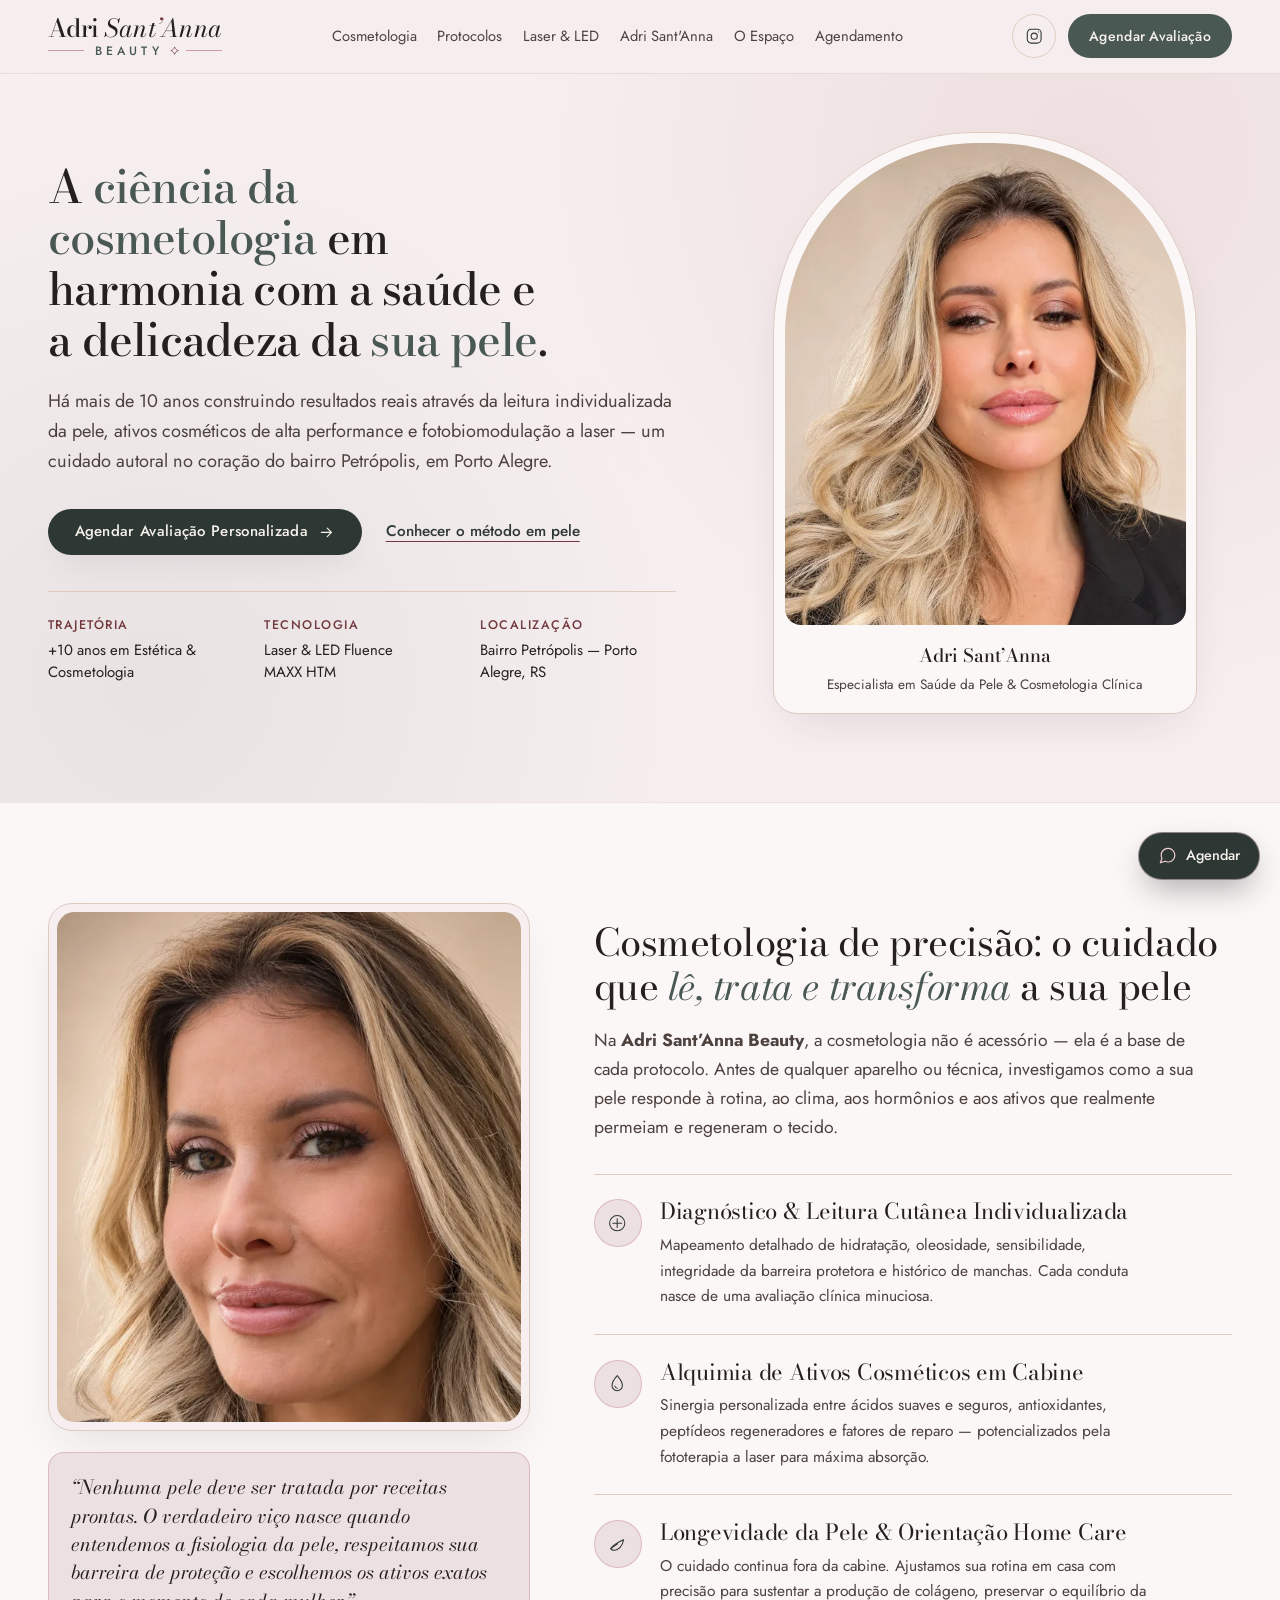
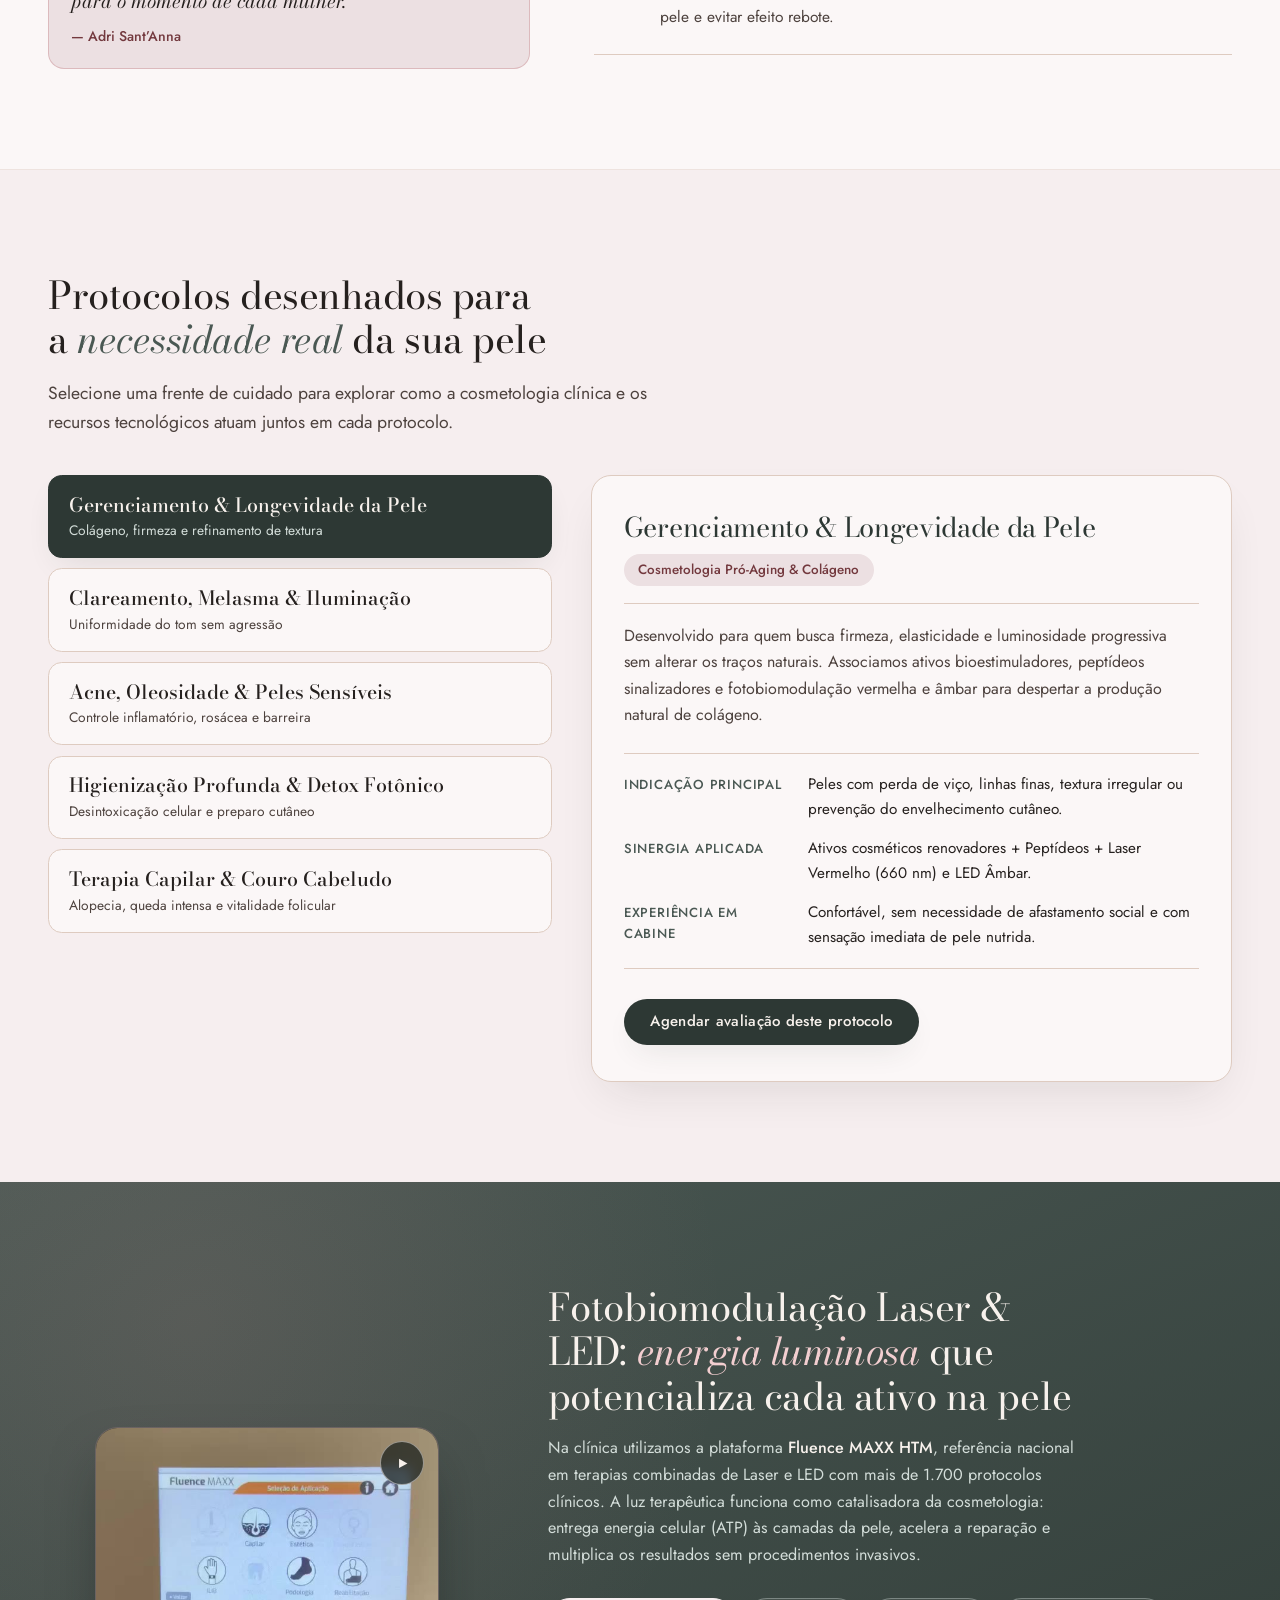
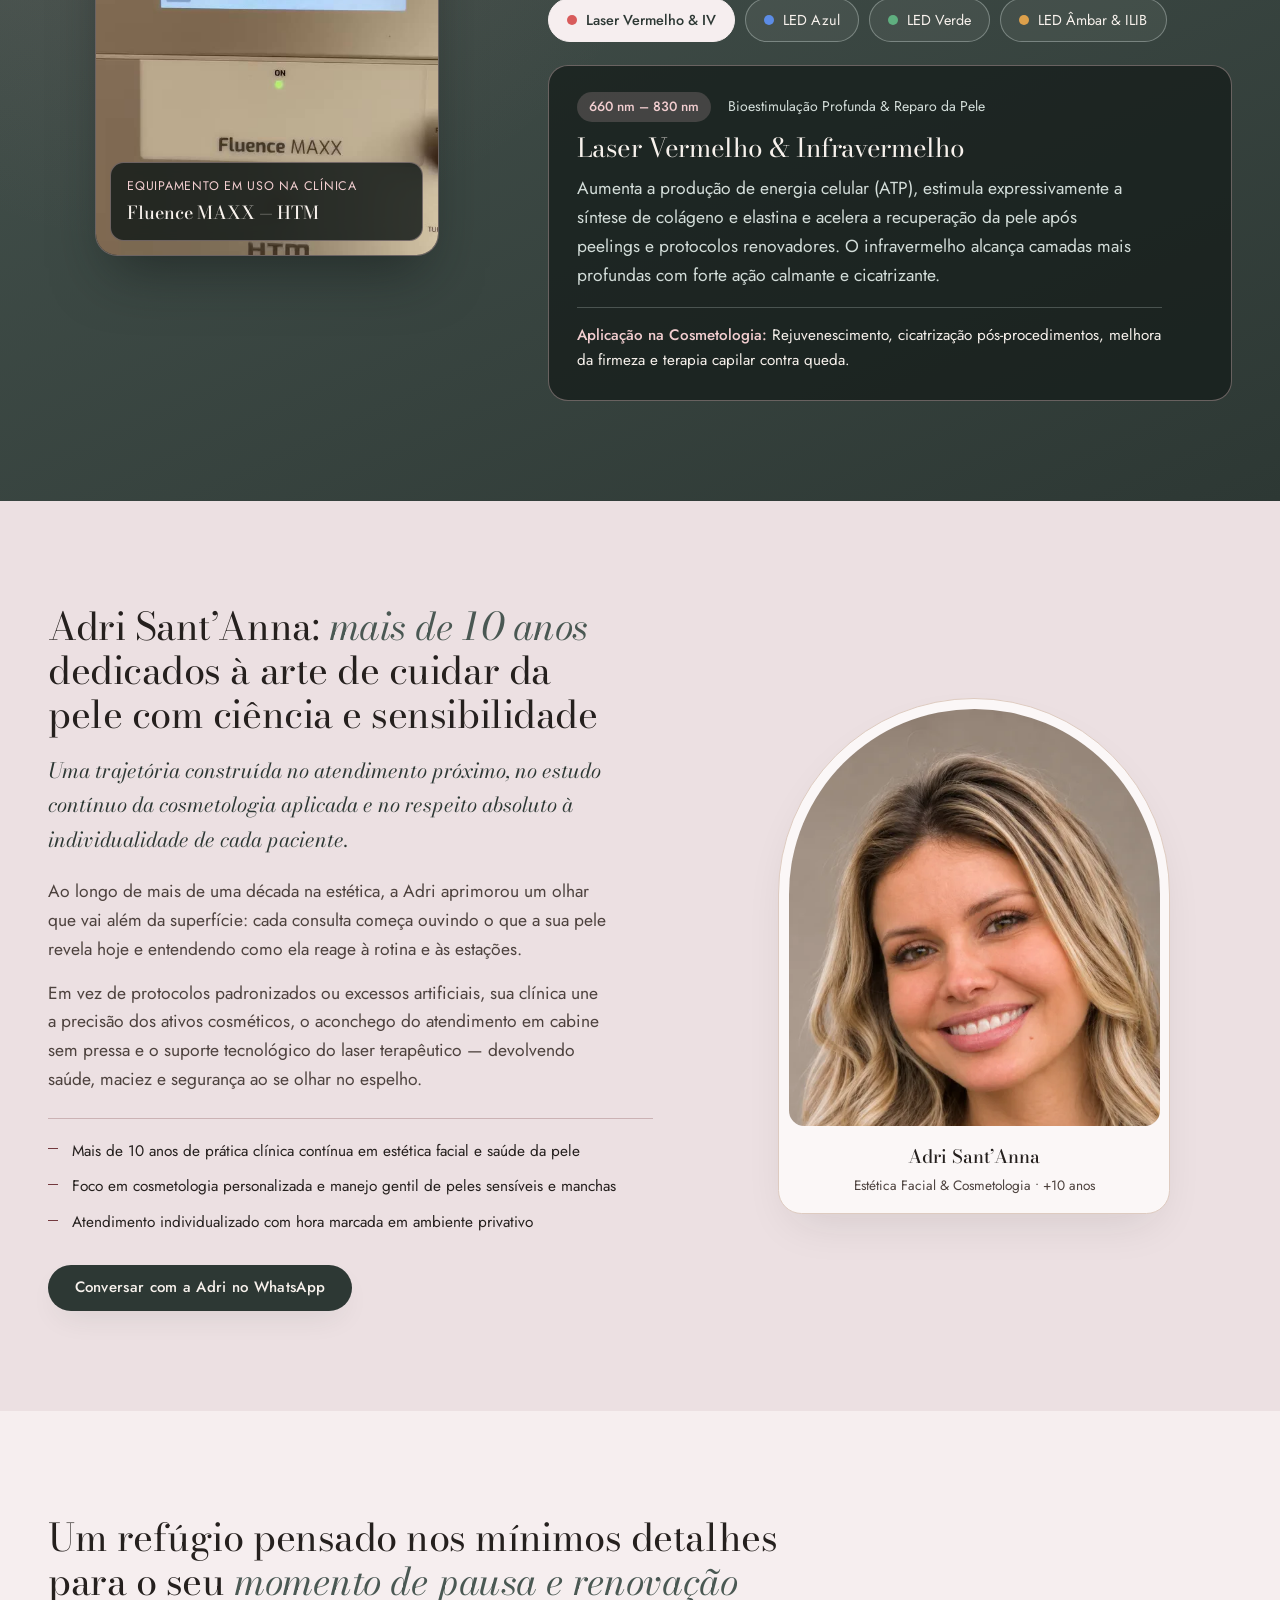
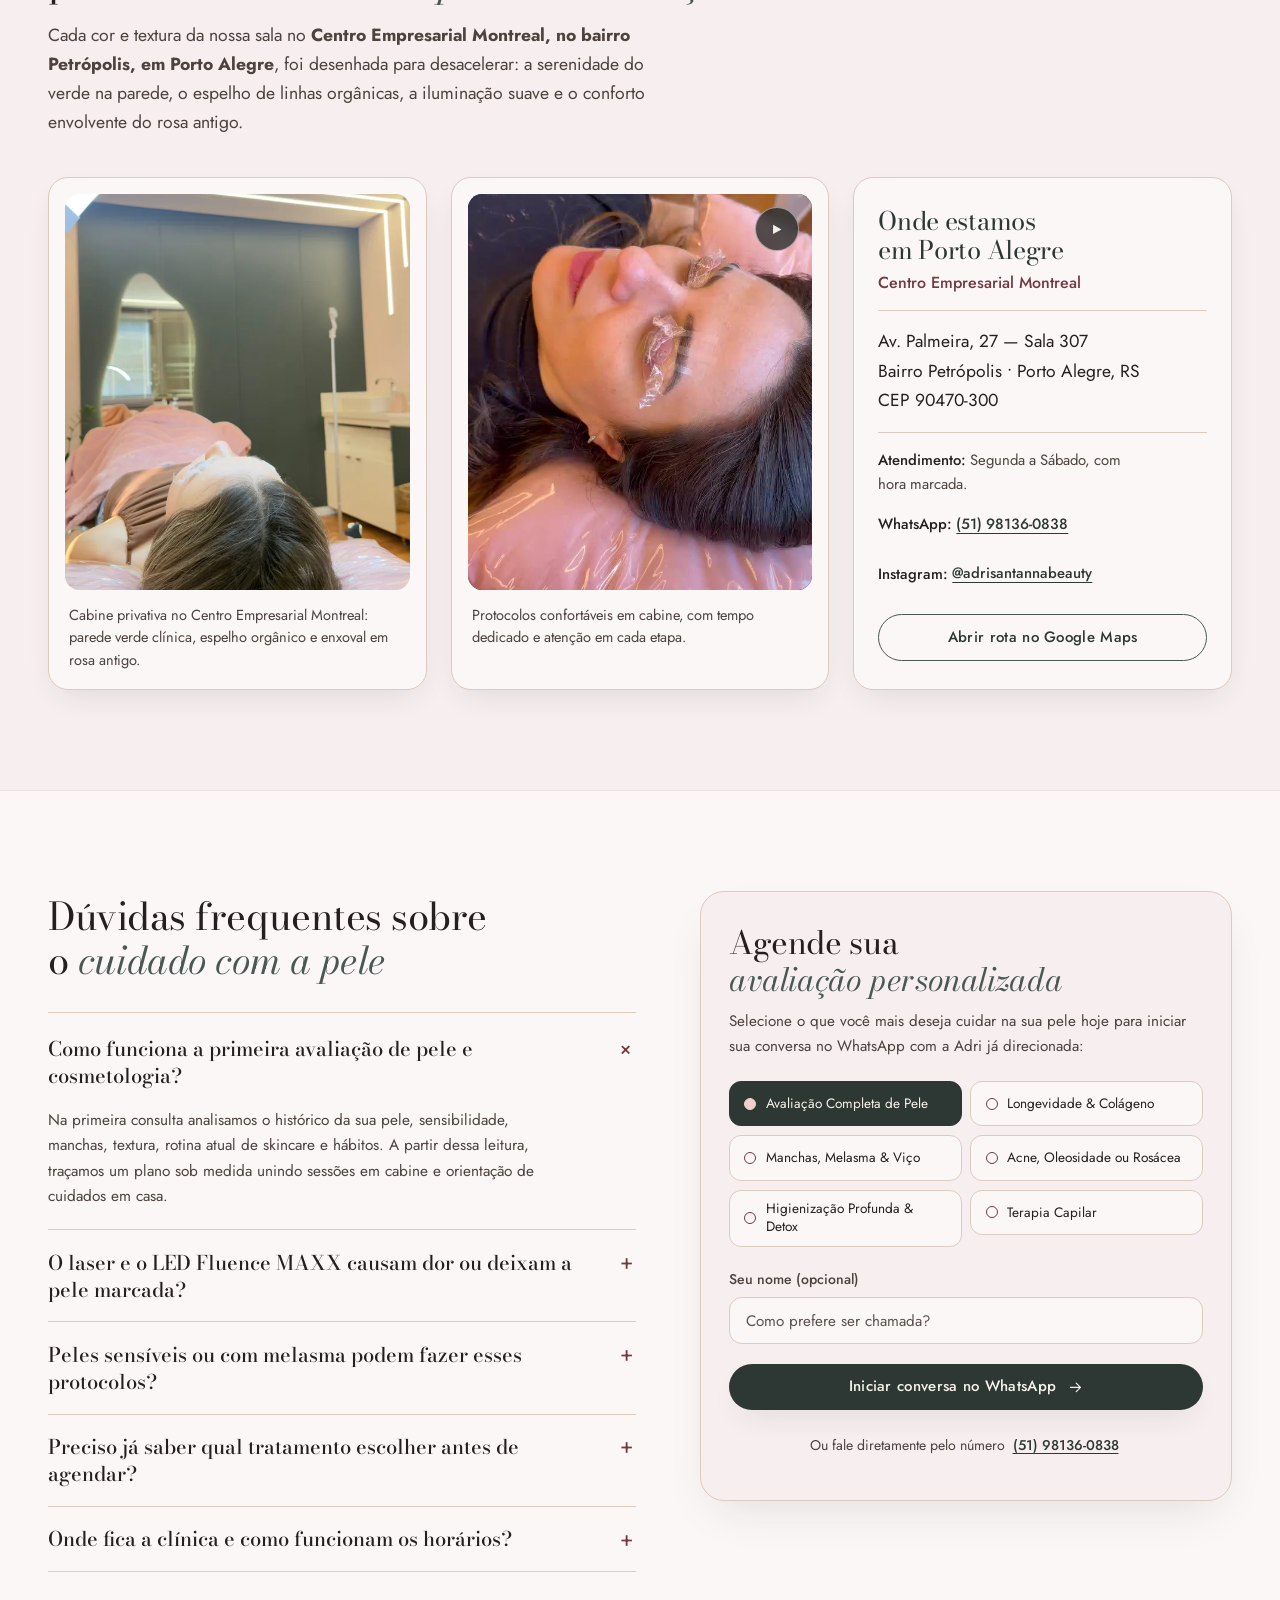
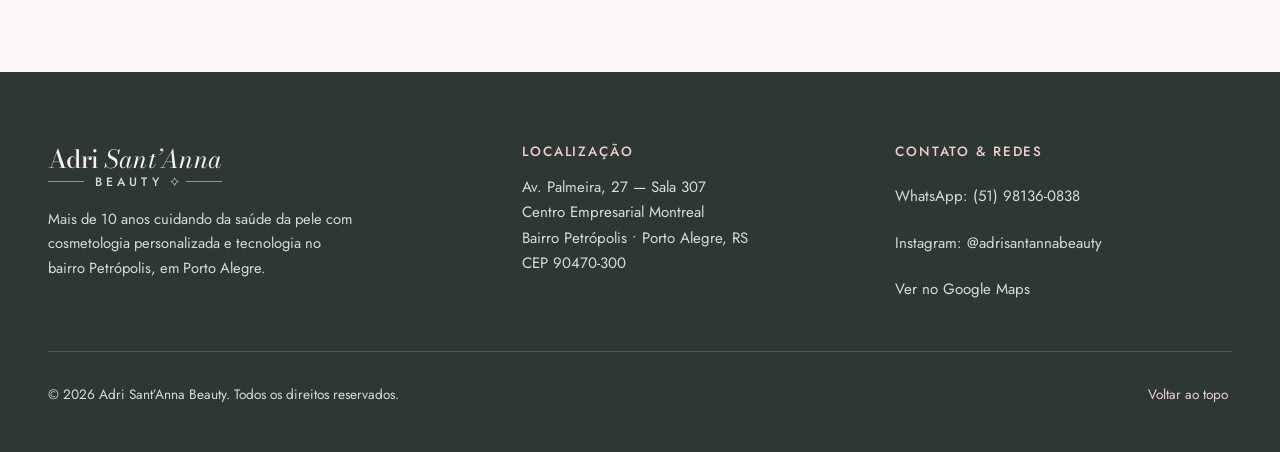
==== index.html @ 323fb1f0 "feat: landing page Adri Sant'Anna Beauty" ====
<!DOCTYPE html>
<html lang="pt-BR">
<head>
  <meta charset="UTF-8">
  <meta name="viewport" content="width=device-width, initial-scale=1.0">
  <title>Adri Sant'Anna Beauty — Saúde da Pele, Cosmetologia &amp; Laser em Porto Alegre</title>
  <meta name="description" content="Clínica de estética no bairro Petrópolis, em Porto Alegre, com mais de 10 anos de experiência em saúde da pele, cosmetologia personalizada e fototerapia a laser e LED Fluence MAXX HTM.">
  <meta name="robots" content="index, follow, max-image-preview:large">
  <meta name="theme-color" content="#4A5853">
  <meta name="geo.region" content="BR-RS">
  <meta name="geo.placename" content="Porto Alegre">
  <link rel="canonical" href="https://adrisantannabeauty.vercel.app/">

  <meta property="og:site_name" content="Adri Sant'Anna Beauty">
  <meta property="og:title" content="Adri Sant'Anna Beauty — Saúde da Pele &amp; Cosmetologia em Porto Alegre">
  <meta property="og:description" content="Mais de 10 anos dedicados à cosmetologia de precisão, leitura individualizada da pele e tecnologia a laser Fluence MAXX HTM no bairro Petrópolis, Porto Alegre.">
  <meta property="og:type" content="website">
  <meta property="og:locale" content="pt_BR">
  <meta property="og:url" content="https://adrisantannabeauty.vercel.app/">
  <meta property="og:image" content="https://adrisantannabeauty.vercel.app/assets/adri-hero.jpg">

  <meta name="twitter:card" content="summary_large_image">
  <meta name="twitter:title" content="Adri Sant'Anna Beauty — Saúde da Pele &amp; Cosmetologia">
  <meta name="twitter:description" content="Estética facial, cosmetologia personalizada e fototerapia a laser no bairro Petrópolis, Porto Alegre.">
  <meta name="twitter:image" content="https://adrisantannabeauty.vercel.app/assets/adri-hero.jpg">

  <link rel="icon" type="image/svg+xml" href="assets/favicon.svg">
  <link rel="preconnect" href="https://fonts.googleapis.com">
  <link rel="preconnect" href="https://fonts.gstatic.com" crossorigin>
  <link href="https://fonts.googleapis.com/css2?family=Bodoni+Moda:ital,opsz,wght@0,6..96,400..600;1,6..96,400..600&amp;family=Jost:wght@400;500;600&amp;display=swap" rel="stylesheet">
  <link rel="stylesheet" href="styles.css">

  <script type="application/ld+json">
  {
    "@context": "https://schema.org",
    "@type": "BeautySalon",
    "name": "Adri Sant'Anna Beauty",
    "description": "Clínica de estética especializada em saúde da pele, cosmetologia personalizada, fotobiomodulação a laser e LED (Fluence MAXX HTM) e terapia capilar no bairro Petrópolis, em Porto Alegre.",
    "url": "https://adrisantannabeauty.vercel.app/",
    "image": "https://adrisantannabeauty.vercel.app/assets/adri-hero.jpg",
    "telephone": "+55-51-98136-0838",
    "sameAs": [
      "https://www.instagram.com/adrisantannabeauty"
    ],
    "address": {
      "@type": "PostalAddress",
      "streetAddress": "Av. Palmeira, 27 - Sala 307 - Centro Empresarial Montreal",
      "addressLocality": "Porto Alegre",
      "addressRegion": "RS",
      "postalCode": "90470-300",
      "addressCountry": "BR"
    },
    "areaServed": {
      "@type": "City",
      "name": "Porto Alegre"
    },
    "openingHoursSpecification": [
      {
        "@type": "OpeningHoursSpecification",
        "dayOfWeek": ["Monday", "Tuesday", "Wednesday", "Thursday", "Friday", "Saturday"],
        "opens": "09:00",
        "closes": "19:00"
      }
    ]
  }
  </script>
</head>
<body>
  <a class="skip-link" href="#conteudo-principal">Ir para o conteúdo principal</a>

  <header class="site-header" id="siteHeader">
    <div class="container header-inner">
      <a href="#topo" class="brand-wordmark" aria-label="Adri Sant'Anna Beauty — Início">
        <span class="wordmark-main">
          <span class="wordmark-first">Adri</span>
          <span class="wordmark-last">Sant<span class="wordmark-apostrophe" aria-hidden="true">’</span>Anna</span>
        </span>
        <span class="wordmark-sub">
          <span class="wordmark-rule" aria-hidden="true"></span>
          <span class="wordmark-beauty">Beauty</span>
          <span class="wordmark-ornament" aria-hidden="true">
            <svg viewBox="0 0 16 16" fill="none" stroke="currentColor" stroke-width="1.2">
              <path d="M8 1.5C9.2 5.2 10.8 6.8 14.5 8C10.8 9.2 9.2 10.8 8 14.5C6.8 10.8 5.2 9.2 1.5 8C5.2 6.8 6.8 5.2 8 1.5Z"/>
            </svg>
          </span>
          <span class="wordmark-rule" aria-hidden="true"></span>
        </span>
      </a>

      <nav class="main-nav" aria-label="Navegação principal">
        <a href="#cosmetologia">Cosmetologia</a>
        <a href="#protocolos">Protocolos</a>
        <a href="#tecnologia-laser">Laser &amp; LED</a>
        <a href="#especialista">Adri Sant'Anna</a>
        <a href="#espaco">O Espaço</a>
        <a href="#contato">Agendamento</a>
      </nav>

      <div class="header-actions">
        <a href="https://www.instagram.com/adrisantannabeauty" target="_blank" rel="noopener noreferrer" class="header-social" aria-label="Instagram @adrisantannabeauty">
          <svg viewBox="0 0 24 24" fill="none" stroke="currentColor" stroke-width="1.4" stroke-linecap="round" stroke-linejoin="round" aria-hidden="true">
            <rect x="3" y="3" width="18" height="18" rx="5"/>
            <circle cx="12" cy="12" r="4"/>
            <circle cx="17.5" cy="6.5" r="0.8" fill="currentColor" stroke="none"/>
          </svg>
        </a>
        <a href="https://wa.me/5551981360838?text=Ol%C3%A1%20Adri!%20Gostaria%20de%20agendar%20uma%20avalia%C3%A7%C3%A3o%20de%20pele%20na%20cl%C3%ADnica." target="_blank" rel="noopener noreferrer" class="btn btn-header">
          Agendar Avaliação
        </a>
        <button type="button" class="nav-toggle" aria-label="Abrir menu de navegação" aria-expanded="false" aria-controls="mobileMenu">
          <span></span>
          <span></span>
        </button>
      </div>
    </div>

    <div class="mobile-menu" id="mobileMenu" hidden>
      <nav aria-label="Menu móvel">
        <a href="#cosmetologia">Pele &amp; Cosmetologia</a>
        <a href="#protocolos">Protocolos Especializados</a>
        <a href="#tecnologia-laser">Tecnologia Fluence MAXX</a>
        <a href="#especialista">Sobre Adri Sant'Anna</a>
        <a href="#espaco">Nosso Espaço • Bairro Petrópolis</a>
        <a href="#contato">Agendamento &amp; Dúvidas</a>
        <div class="mobile-menu-footer">
          <a href="https://wa.me/5551981360838?text=Ol%C3%A1%20Adri!%20Gostaria%20de%20agendar%20uma%20avalia%C3%A7%C3%A3o%20de%20pele." target="_blank" rel="noopener noreferrer" class="btn btn-primary">Falar no WhatsApp</a>
          <a href="https://www.instagram.com/adrisantannabeauty" target="_blank" rel="noopener noreferrer" class="mobile-ig">@adrisantannabeauty</a>
        </div>
      </nav>
    </div>
  </header>

  <main id="conteudo-principal">
    <!-- SEÇÃO 1: HERO EDITORIAL -->
    <section class="hero-section" id="topo">
      <div class="container hero-grid">
        <div class="hero-content">
          <h1 class="hero-title">
            A <span class="title-accent">ciência da cosmetologia</span> em harmonia com a saúde e a delicadeza da <span class="title-accent">sua pele</span>.
          </h1>
          <p class="hero-lead">
            Há mais de 10 anos construindo resultados reais através da leitura individualizada da pele, ativos cosméticos de alta performance e fotobiomodulação a laser — um cuidado autoral no coração do bairro Petrópolis, em Porto Alegre.
          </p>
          <div class="hero-actions">
            <a href="https://wa.me/5551981360838?text=Ol%C3%A1%20Adri!%20Vi%20o%20site%20e%20gostaria%20de%20agendar%20minha%20avalia%C3%A7%C3%A3o%20de%20pele%20e%20cosmetologia." target="_blank" rel="noopener noreferrer" class="btn btn-primary">
              <span>Agendar Avaliação Personalizada</span>
              <svg viewBox="0 0 20 20" fill="none" stroke="currentColor" stroke-width="1.4" aria-hidden="true">
                <path d="M4 10H16M16 10L11 5M16 10L11 15" stroke-linecap="round" stroke-linejoin="round"/>
              </svg>
            </a>
            <a href="#cosmetologia" class="link-editorial">Conhecer o método em pele</a>
          </div>

          <dl class="hero-credentials">
            <div class="credential-item">
              <dt>Trajetória</dt>
              <dd>+10 anos em Estética &amp; Cosmetologia</dd>
            </div>
            <div class="credential-item">
              <dt>Tecnologia</dt>
              <dd>Laser &amp; LED Fluence MAXX HTM</dd>
            </div>
            <div class="credential-item">
              <dt>Localização</dt>
              <dd>Bairro Petrópolis — Porto Alegre, RS</dd>
            </div>
          </dl>
        </div>

        <div class="hero-visual">
          <figure class="hero-frame">
            <picture>
              <source
                type="image/webp"
                srcset="assets/adri-hero-600.webp 600w, assets/adri-hero.webp 1086w"
                sizes="(max-width: 928px) 320px, 424px"
              >
              <img
                src="assets/adri-hero.jpg"
                alt="Adri Sant'Anna, especialista em estética e cosmetologia com mais de 10 anos de atuação"
                width="1086"
                height="1448"
                fetchpriority="high"
                decoding="async"
              >
            </picture>
            <figcaption class="hero-caption">
              <span class="caption-name">Adri Sant’Anna</span>
              <span class="caption-detail">Especialista em Saúde da Pele &amp; Cosmetologia Clínica</span>
            </figcaption>
          </figure>
        </div>
      </div>
    </section>

    <!-- SEÇÃO 2: FOCO EM PELE E COSMETOLOGIA CIENTÍFICA -->
    <section class="cosmetology-section" id="cosmetologia">
      <div class="container cosmetology-grid">
        <div class="cosmetology-media reveal-on-scroll">
          <div class="organic-portrait-wrap">
            <picture>
              <source
                type="image/webp"
                srcset="assets/adri-pele-closeup-600.webp 600w, assets/adri-pele-closeup.webp 941w"
                sizes="(max-width: 928px) 360px, 460px"
              >
              <img
                src="assets/adri-pele-closeup.jpg"
                alt="Close-up demonstrando viço, textura uniforme e luminosidade natural da pele tratada com cosmetologia"
                width="941"
                height="1672"
                loading="lazy"
                decoding="async"
              >
            </picture>
          </div>
          <blockquote class="clinical-quote">
            <p>“Nenhuma pele deve ser tratada por receitas prontas. O verdadeiro viço nasce quando entendemos a fisiologia da pele, respeitamos sua barreira de proteção e escolhemos os ativos exatos para o momento de cada mulher.”</p>
            <footer>— Adri Sant’Anna</footer>
          </blockquote>
        </div>

        <div class="cosmetology-editorial reveal-on-scroll">
          <h2 class="section-title">
            Cosmetologia de precisão: o cuidado que <em>lê, trata e transforma</em> a sua pele
          </h2>
          <p class="section-intro">
            Na <strong>Adri Sant’Anna Beauty</strong>, a cosmetologia não é acessório — ela é a base de cada protocolo. Antes de qualquer aparelho ou técnica, investigamos como a sua pele responde à rotina, ao clima, aos hormônios e aos ativos que realmente permeiam e regeneram o tecido.
          </p>

          <div class="pillars-list">
            <article class="pillar-row">
              <div class="pillar-icon" aria-hidden="true">
                <svg viewBox="0 0 28 28" fill="none" stroke="currentColor" stroke-width="1.3">
                  <circle cx="14" cy="14" r="9.5"/>
                  <path d="M14 8.5V19.5M8.5 14H19.5" stroke-linecap="round"/>
                </svg>
              </div>
              <div class="pillar-copy">
                <h3>Diagnóstico &amp; Leitura Cutânea Individualizada</h3>
                <p>Mapeamento detalhado de hidratação, oleosidade, sensibilidade, integridade da barreira protetora e histórico de manchas. Cada conduta nasce de uma avaliação clínica minuciosa.</p>
              </div>
            </article>

            <article class="pillar-row">
              <div class="pillar-icon" aria-hidden="true">
                <svg viewBox="0 0 28 28" fill="none" stroke="currentColor" stroke-width="1.3">
                  <path d="M14 4.5C14 4.5 20.5 11.8 20.5 16.8C20.5 20.4 17.6 23.5 14 23.5C10.4 23.5 7.5 20.4 7.5 16.8C7.5 11.8 14 4.5 14 4.5Z" stroke-linejoin="round"/>
                  <path d="M11 17.5C11.4 19.2 12.6 20.2 14 20.4" stroke-linecap="round"/>
                </svg>
              </div>
              <div class="pillar-copy">
                <h3>Alquimia de Ativos Cosméticos em Cabine</h3>
                <p>Sinergia personalizada entre ácidos suaves e seguros, antioxidantes, peptídeos regeneradores e fatores de reparo — potencializados pela fototerapia a laser para máxima absorção.</p>
              </div>
            </article>

            <article class="pillar-row">
              <div class="pillar-icon" aria-hidden="true">
                <svg viewBox="0 0 28 28" fill="none" stroke="currentColor" stroke-width="1.3">
                  <path d="M6 19.5C9.5 14.5 13.5 12 22 8.5C20.5 15.5 17 20.5 10.5 21.5C8.5 21.8 7 21 6 19.5Z" stroke-linejoin="round"/>
                  <path d="M6 19.5L14.5 13.5" stroke-linecap="round"/>
                </svg>
              </div>
              <div class="pillar-copy">
                <h3>Longevidade da Pele &amp; Orientação Home Care</h3>
                <p>O cuidado continua fora da cabine. Ajustamos sua rotina em casa com precisão para sustentar a produção de colágeno, preservar o equilíbrio da pele e evitar efeito rebote.</p>
              </div>
            </article>
          </div>
        </div>
      </div>
    </section>

    <!-- SEÇÃO 3: PROTOCOLOS ESPECIALIZADOS EM PELE -->
    <section class="protocols-section" id="protocolos">
      <div class="container">
        <div class="protocols-header reveal-on-scroll">
          <h2 class="section-title">
            Protocolos desenhados para a <em>necessidade real</em> da sua pele
          </h2>
          <p class="section-intro">
            Selecione uma frente de cuidado para explorar como a cosmetologia clínica e os recursos tecnológicos atuam juntos em cada protocolo.
          </p>
        </div>

        <div class="protocols-explorer reveal-on-scroll">
          <div class="protocol-tabs" role="tablist" aria-label="Categorias de protocolos de pele">
            <button type="button" class="protocol-tab is-active" role="tab" aria-selected="true" aria-controls="panel-longevidade" id="tab-longevidade" tabindex="0">
              <span class="tab-title">Gerenciamento &amp; Longevidade da Pele</span>
              <span class="tab-focus">Colágeno, firmeza e refinamento de textura</span>
            </button>
            <button type="button" class="protocol-tab" role="tab" aria-selected="false" aria-controls="panel-manchas" id="tab-manchas" tabindex="-1">
              <span class="tab-title">Clareamento, Melasma &amp; Iluminação</span>
              <span class="tab-focus">Uniformidade do tom sem agressão</span>
            </button>
            <button type="button" class="protocol-tab" role="tab" aria-selected="false" aria-controls="panel-acne" id="tab-acne" tabindex="-1">
              <span class="tab-title">Acne, Oleosidade &amp; Peles Sensíveis</span>
              <span class="tab-focus">Controle inflamatório, rosácea e barreira</span>
            </button>
            <button type="button" class="protocol-tab" role="tab" aria-selected="false" aria-controls="panel-higienizacao" id="tab-higienizacao" tabindex="-1">
              <span class="tab-title">Higienização Profunda &amp; Detox Fotônico</span>
              <span class="tab-focus">Desintoxicação celular e preparo cutâneo</span>
            </button>
            <button type="button" class="protocol-tab" role="tab" aria-selected="false" aria-controls="panel-capilar" id="tab-capilar" tabindex="-1">
              <span class="tab-title">Terapia Capilar &amp; Couro Cabeludo</span>
              <span class="tab-focus">Alopecia, queda intensa e vitalidade folicular</span>
            </button>
          </div>

          <div class="protocol-detail-stage">
            <div class="protocol-panel is-active" role="tabpanel" id="panel-longevidade" aria-labelledby="tab-longevidade">
              <div class="panel-top">
                <h3>Gerenciamento &amp; Longevidade da Pele</h3>
                <span class="panel-tag">Cosmetologia Pró-Aging &amp; Colágeno</span>
              </div>
              <p class="panel-description">
                Desenvolvido para quem busca firmeza, elasticidade e luminosidade progressiva sem alterar os traços naturais. Associamos ativos bioestimuladores, peptídeos sinalizadores e fotobiomodulação vermelha e âmbar para despertar a produção natural de colágeno.
              </p>
              <dl class="panel-specs">
                <div>
                  <dt>Indicação Principal</dt>
                  <dd>Peles com perda de viço, linhas finas, textura irregular ou prevenção do envelhecimento cutâneo.</dd>
                </div>
                <div>
                  <dt>Sinergia Aplicada</dt>
                  <dd>Ativos cosméticos renovadores + Peptídeos + Laser Vermelho (660 nm) e LED Âmbar.</dd>
                </div>
                <div>
                  <dt>Experiência em Cabine</dt>
                  <dd>Confortável, sem necessidade de afastamento social e com sensação imediata de pele nutrida.</dd>
                </div>
              </dl>
              <a href="https://wa.me/5551981360838?text=Ol%C3%A1%20Adri!%20Gostaria%20de%20agendar%20uma%20avalia%C3%A7%C3%A3o%20para%20o%20protocolo%20de%20Gerenciamento%20e%20Longevidade%20da%20Pele." target="_blank" rel="noopener noreferrer" class="btn btn-primary">
                Agendar avaliação deste protocolo
              </a>
            </div>

            <div class="protocol-panel" role="tabpanel" id="panel-manchas" aria-labelledby="tab-manchas" hidden>
              <div class="panel-top">
                <h3>Clareamento, Melasma &amp; Iluminação</h3>
                <span class="panel-tag">Controle de Pigmentação Seguro</span>
              </div>
              <p class="panel-description">
                O gerenciamento de manchas e melasma exige delicadeza técnica para não gerar inflamação nem efeito rebote. Utilizamos blends cosméticos antioxidantes e ativos clareadores inteligentes combinados ao LED Verde e Laser terapêutico para uniformizar o tom e iluminar a pele de forma gradual.
              </p>
              <dl class="panel-specs">
                <div>
                  <dt>Indicação Principal</dt>
                  <dd>Melasma, manchas pós-acne, manchas solares e pele opaca ou sem luminosidade.</dd>
                </div>
                <div>
                  <dt>Sinergia Aplicada</dt>
                  <dd>Ácidos suaves + Vitamina C estabilizada + Niacinamida + LED Verde (530 nm).</dd>
                </div>
                <div>
                  <dt>Experiência em Cabine</dt>
                  <dd>Protocolo progressivo, seguro em qualquer estação do ano com ajuste personalizado de rotina em casa.</dd>
                </div>
              </dl>
              <a href="https://wa.me/5551981360838?text=Ol%C3%A1%20Adri!%20Gostaria%20de%20saber%20mais%20sobre%20o%20protocolo%20para%20Manchas%2C%20Melasma%20e%20Ilumina%C3%A7%C3%A3o." target="_blank" rel="noopener noreferrer" class="btn btn-primary">
                Agendar avaliação deste protocolo
              </a>
            </div>

            <div class="protocol-panel" role="tabpanel" id="panel-acne" aria-labelledby="tab-acne" hidden>
              <div class="panel-top">
                <h3>Acne, Oleosidade &amp; Peles Sensíveis</h3>
                <span class="panel-tag">Equilíbrio &amp; Reparo da Barreira</span>
              </div>
              <p class="panel-description">
                Tanto peles acneicas quanto peles com rosácea ou sensibilizadas compartilham uma barreira de proteção fragilizada. Tratamos a inflamação na origem com cosmetologia calmante, regulação de oleosidade e fototerapia bactericida e reparadora sem ressecar a pele.
              </p>
              <dl class="panel-specs">
                <div>
                  <dt>Indicação Principal</dt>
                  <dd>Acne ativa ou adulta, poros dilatados, oleosidade excessiva, vermelhidão e pele reativa/rosácea.</dd>
                </div>
                <div>
                  <dt>Sinergia Aplicada</dt>
                  <dd>Prebióticos calmantes + Ativos seborreguladores + LED Azul (470 nm) e Laser Reparador.</dd>
                </div>
                <div>
                  <dt>Experiência em Cabine</dt>
                  <dd>Alívio imediato da vermelhidão, redução progressiva de lesões e recuperação da maciez.</dd>
                </div>
              </dl>
              <a href="https://wa.me/5551981360838?text=Ol%C3%A1%20Adri!%20Tenho%20interesse%20no%20protocolo%20para%20Acne%2C%20Oleosidade%20ou%20Pele%20Sens%C3%ADvel." target="_blank" rel="noopener noreferrer" class="btn btn-primary">
                Agendar avaliação deste protocolo
              </a>
            </div>

            <div class="protocol-panel" role="tabpanel" id="panel-higienizacao" aria-labelledby="tab-higienizacao" hidden>
              <div class="panel-top">
                <h3>Higienização Profunda &amp; Detox Fotônico</h3>
                <span class="panel-tag">Renovação &amp; Absorção Cutânea</span>
              </div>
              <p class="panel-description">
                Muito além de uma limpeza convencional: um cuidado completo para remover impurezas, cravos e células desvitalizadas sem agredir a pele. Finalizada com máscaras cosméticas calmantes e LEDterapia para encerrar a sessão com a pele fresca, hidratada e luminosa.
              </p>
              <dl class="panel-specs">
                <div>
                  <dt>Indicação Principal</dt>
                  <dd>Manutenção periódica da saúde da pele, cravos, poros obstruídos e preparo para outros protocolos.</dd>
                </div>
                <div>
                  <dt>Sinergia Aplicada</dt>
                  <dd>Emoliência delicada + Extração técnica cuidadosa + Fototerapia LED calmante.</dd>
                </div>
                <div>
                  <dt>Experiência em Cabine</dt>
                  <dd>Relaxante e indolor, saindo da clínica com aparência descansada e sem marcas agressivas.</dd>
                </div>
              </dl>
              <a href="https://wa.me/5551981360838?text=Ol%C3%A1%20Adri!%20Quero%20agendar%20uma%20Higieniza%C3%A7%C3%A3o%20Profunda%20%26%20Detox%20Fot%C3%B4nico." target="_blank" rel="noopener noreferrer" class="btn btn-primary">
                Agendar higienização fotônica
              </a>
            </div>

            <div class="protocol-panel" role="tabpanel" id="panel-capilar" aria-labelledby="tab-capilar" hidden>
              <div class="panel-top">
                <h3>Terapia Capilar &amp; Couro Cabeludo</h3>
                <span class="panel-tag">Fotobiomodulação &amp; Ativos Foliculares</span>
              </div>
              <p class="panel-description">
                O couro cabeludo é uma extensão da pele e merece o mesmo rigor cosmético. Utilizamos protocolos dedicados do sistema Fluence MAXX aliados a tônicos e higienização bactericida para controlar oleosidade, dermatite seborreica, foliculite, queda capilar intensa (eflúvio) e quadros de alopecia.
              </p>
              <dl class="panel-specs">
                <div>
                  <dt>Indicação Principal</dt>
                  <dd>Queda capilar, afinamento dos fios, alopecia, caspa, dermatite seborreica e pós-transplante.</dd>
                </div>
                <div>
                  <dt>Sinergia Aplicada</dt>
                  <dd>Higienização bactericida + Fatores de crescimento tópicos + Laser Vermelho &amp; LED Azul.</dd>
                </div>
                <div>
                  <dt>Experiência em Cabine</dt>
                  <dd>Estímulo direto da circulação local e da fase ativa de crescimento dos fios, com sessões tranquilas e sem dor.</dd>
                </div>
              </dl>
              <a href="https://wa.me/5551981360838?text=Ol%C3%A1%20Adri!%20Gostaria%20de%20informar-me%20sobre%20a%20Terapia%20Capilar%20na%20cl%C3%ADnica." target="_blank" rel="noopener noreferrer" class="btn btn-primary">
                Agendar avaliação capilar
              </a>
            </div>
          </div>
        </div>
      </div>
    </section>

    <!-- SEÇÃO 4: VITRINE TECNOLÓGICA (VERDE DA CLÍNICA + FLUENCE MAXX HTM) -->
    <section class="tech-section" id="tecnologia-laser">
      <div class="container tech-grid">
        <div class="tech-video-column reveal-on-scroll">
          <div class="video-frame-wrapper">
            <video
              class="clinic-video"
              src="assets/equipamento-fluence-maxx.mp4"
              poster="assets/poster-fluence.jpg"
              muted
              loop
              playsinline
              preload="none"
              data-lazy-video
              aria-label="Demonstração real do equipamento Laser e LED Fluence MAXX HTM utilizado na clínica Adri Sant'Anna Beauty"
            ></video>
            <button type="button" class="video-control-btn" data-video-toggle aria-label="Reproduzir vídeo do equipamento Fluence MAXX">
              <svg class="icon-pause" viewBox="0 0 20 20" fill="currentColor" aria-hidden="true" hidden>
                <rect x="5" y="4" width="3.5" height="12" rx="1"/>
                <rect x="11.5" y="4" width="3.5" height="12" rx="1"/>
              </svg>
              <svg class="icon-play" viewBox="0 0 20 20" fill="currentColor" aria-hidden="true">
                <path d="M6 4.5L16 10L6 15.5V4.5Z"/>
              </svg>
            </button>
            <div class="video-badge">
              <span>Equipamento em uso na clínica</span>
              <strong>Fluence MAXX — HTM</strong>
            </div>
          </div>
        </div>

        <div class="tech-editorial-column reveal-on-scroll">
          <h2 class="section-title section-title--light">
            Fotobiomodulação Laser &amp; LED: <em>energia luminosa</em> que potencializa cada ativo na pele
          </h2>
          <p class="tech-intro">
            Na clínica utilizamos a plataforma <strong>Fluence MAXX HTM</strong>, referência nacional em terapias combinadas de Laser e LED com mais de 1.700 protocolos clínicos. A luz terapêutica funciona como catalisadora da cosmetologia: entrega energia celular (ATP) às camadas da pele, acelera a reparação e multiplica os resultados sem procedimentos invasivos.
          </p>

          <div class="wavelength-selector" role="tablist" aria-label="Espectros de luz do laser Fluence MAXX">
            <button type="button" class="wave-btn is-active" role="tab" aria-selected="true" aria-controls="waveReadout" id="waveBtnRed" data-wave="red" tabindex="0">
              <span class="wave-dot wave-dot--red" aria-hidden="true"></span>
              <span>Laser Vermelho &amp; IV</span>
            </button>
            <button type="button" class="wave-btn" role="tab" aria-selected="false" aria-controls="waveReadout" id="waveBtnBlue" data-wave="blue" tabindex="-1">
              <span class="wave-dot wave-dot--blue" aria-hidden="true"></span>
              <span>LED Azul</span>
            </button>
            <button type="button" class="wave-btn" role="tab" aria-selected="false" aria-controls="waveReadout" id="waveBtnGreen" data-wave="green" tabindex="-1">
              <span class="wave-dot wave-dot--green" aria-hidden="true"></span>
              <span>LED Verde</span>
            </button>
            <button type="button" class="wave-btn" role="tab" aria-selected="false" aria-controls="waveReadout" id="waveBtnAmber" data-wave="amber" tabindex="-1">
              <span class="wave-dot wave-dot--amber" aria-hidden="true"></span>
              <span>LED Âmbar &amp; ILIB</span>
            </button>
          </div>

          <div class="wave-readout" id="waveReadout" role="tabpanel" aria-labelledby="waveBtnRed" aria-live="polite">
            <div class="wave-meta">
              <span class="wave-nm" id="waveNm">660 nm – 830 nm</span>
              <span class="wave-role" id="waveRole">Bioestimulação Profunda &amp; Reparo da Pele</span>
            </div>
            <h3 class="wave-title" id="waveTitle">Laser Vermelho &amp; Infravermelho</h3>
            <p class="wave-description" id="waveDescription">
              Aumenta a produção de energia celular (ATP), estimula expressivamente a síntese de colágeno e elastina e acelera a recuperação da pele após peelings e protocolos renovadores. O infravermelho alcança camadas mais profundas com forte ação calmante e cicatrizante.
            </p>
            <p class="wave-cosmetic" id="waveCosmetic">
              <strong>Aplicação na Cosmetologia:</strong> Rejuvenescimento, cicatrização pós-procedimentos, melhora da firmeza e terapia capilar contra queda.
            </p>
          </div>
        </div>
      </div>
    </section>

    <!-- SEÇÃO 5: SOBRE A ESPECIALISTA (ADRI SANT'ANNA) -->
    <section class="specialist-section" id="especialista">
      <div class="container specialist-grid">
        <div class="specialist-copy reveal-on-scroll">
          <h2 class="section-title">
            Adri Sant’Anna: <em>mais de 10 anos</em> dedicados à arte de cuidar da pele com ciência e sensibilidade
          </h2>
          <p class="specialist-lead">
            Uma trajetória construída no atendimento próximo, no estudo contínuo da cosmetologia aplicada e no respeito absoluto à individualidade de cada paciente.
          </p>
          <p>
            Ao longo de mais de uma década na estética, a Adri aprimorou um olhar que vai além da superfície: cada consulta começa ouvindo o que a sua pele revela hoje e entendendo como ela reage à rotina e às estações.
          </p>
          <p>
            Em vez de protocolos padronizados ou excessos artificiais, sua clínica une a precisão dos ativos cosméticos, o aconchego do atendimento em cabine sem pressa e o suporte tecnológico do laser terapêutico — devolvendo saúde, maciez e segurança ao se olhar no espelho.
          </p>

          <ul class="specialist-highlights">
            <li>Mais de 10 anos de prática clínica contínua em estética facial e saúde da pele</li>
            <li>Foco em cosmetologia personalizada e manejo gentil de peles sensíveis e manchas</li>
            <li>Atendimento individualizado com hora marcada em ambiente privativo</li>
          </ul>

          <div class="specialist-cta">
            <a href="https://wa.me/5551981360838?text=Ol%C3%A1%20Adri!%20Gostaria%20de%20conversar%20e%20agendar%20meu%20atendimento%20com%20voc%C3%AA." target="_blank" rel="noopener noreferrer" class="btn btn-primary">
              Conversar com a Adri no WhatsApp
            </a>
          </div>
        </div>

        <div class="specialist-photos reveal-on-scroll">
          <figure class="photo-primary">
            <div class="photo-arch-crop">
              <picture>
                <source
                  type="image/webp"
                  srcset="assets/adri-sorriso-600.webp 600w, assets/adri-sorriso.webp 1024w"
                  sizes="(max-width: 928px) 320px, 392px"
                >
                <img
                  src="assets/adri-sorriso.jpg"
                  alt="Retrato acolhedor da esteticista e cosmetóloga Adri Sant'Anna sorrindo"
                  width="1024"
                  height="1536"
                  loading="lazy"
                  decoding="async"
                >
              </picture>
            </div>
            <figcaption class="specialist-caption">
              <span class="caption-name">Adri Sant’Anna</span>
              <span class="caption-detail">Estética Facial &amp; Cosmetologia • +10 anos</span>
            </figcaption>
          </figure>
        </div>
      </div>
    </section>

    <!-- SEÇÃO 6: O ESPAÇO & A EXPERIÊNCIA EM CABINE -->
    <section class="space-section" id="espaco">
      <div class="container">
        <div class="space-header reveal-on-scroll">
          <h2 class="section-title">
            Um refúgio pensado nos mínimos detalhes para o seu <em>momento de pausa e renovação</em>
          </h2>
          <p class="section-intro">
            Cada cor e textura da nossa sala no <strong>Centro Empresarial Montreal, no bairro Petrópolis, em Porto Alegre</strong>, foi desenhada para desacelerar: a serenidade do verde na parede, o espelho de linhas orgânicas, a iluminação suave e o conforto envolvente do rosa antigo.
          </p>
        </div>

        <div class="space-gallery reveal-on-scroll">
          <figure class="space-photo-card">
            <picture>
              <source
                type="image/webp"
                srcset="assets/clinica-ambiente-600.webp 600w, assets/clinica-ambiente.webp 900w"
                sizes="(max-width: 608px) 360px, (max-width: 992px) 340px, 380px"
              >
              <img
                src="assets/clinica-ambiente.jpeg"
                alt="Interior real da clínica Adri Sant'Anna Beauty com parede verde sálvia, espelho orgânico e maca em rosa antigo"
                width="900"
                height="1600"
                loading="lazy"
                decoding="async"
              >
            </picture>
            <figcaption>Cabine privativa no Centro Empresarial Montreal: parede verde clínica, espelho orgânico e enxoval em rosa antigo.</figcaption>
          </figure>

          <figure class="space-video-card">
            <div class="video-frame-wrapper video-frame-wrapper--light">
              <video
                class="clinic-video"
                src="assets/clinica-atendimento.mp4"
                poster="assets/poster-atendimento.jpg"
                muted
                loop
                playsinline
                preload="none"
                data-lazy-video
                aria-label="Atendimento real e acolhedor em cabine na clínica Adri Sant'Anna Beauty"
              ></video>
              <button type="button" class="video-control-btn" data-video-toggle aria-label="Reproduzir vídeo do atendimento em cabine">
                <svg class="icon-pause" viewBox="0 0 20 20" fill="currentColor" aria-hidden="true" hidden>
                  <rect x="5" y="4" width="3.5" height="12" rx="1"/>
                  <rect x="11.5" y="4" width="3.5" height="12" rx="1"/>
                </svg>
                <svg class="icon-play" viewBox="0 0 20 20" fill="currentColor" aria-hidden="true">
                  <path d="M6 4.5L16 10L6 15.5V4.5Z"/>
                </svg>
              </button>
            </div>
            <figcaption>Protocolos confortáveis em cabine, com tempo dedicado e atenção em cada etapa.</figcaption>
          </figure>

          <aside class="location-card">
            <div>
              <h3>Onde estamos em Porto Alegre</h3>
              <p class="location-building">Centro Empresarial Montreal</p>
              <address class="location-address">
                Av. Palmeira, 27 — Sala 307<br>
                Bairro Petrópolis • Porto Alegre, RS<br>
                CEP 90470-300
              </address>

              <div class="location-details">
                <p><strong>Atendimento:</strong> Segunda a Sábado, com hora marcada.</p>
                <p><strong>WhatsApp:</strong> <a href="https://wa.me/5551981360838" target="_blank" rel="noopener noreferrer">(51) 98136-0838</a></p>
                <p><strong>Instagram:</strong> <a href="https://www.instagram.com/adrisantannabeauty" target="_blank" rel="noopener noreferrer">@adrisantannabeauty</a></p>
              </div>
            </div>

            <div class="location-actions">
              <a href="https://www.google.com/maps/search/?api=1&amp;query=Av.+Palmeira,+27+-+Sl+307+-+Petr%C3%B3polis,+Porto+Alegre+-+RS,+90470-300" target="_blank" rel="noopener noreferrer" class="btn btn-outline btn-full">
                Abrir rota no Google Maps
              </a>
            </div>
          </aside>
        </div>
      </div>
    </section>

    <!-- SEÇÃO 7: FAQ & CONCIERGE DE AGENDAMENTO -->
    <section class="contact-section" id="contato">
      <div class="container contact-grid">
        <div class="faq-column reveal-on-scroll">
          <h2 class="section-title">
            Dúvidas frequentes sobre o <em>cuidado com a pele</em>
          </h2>

          <div class="faq-list">
            <details class="faq-item" open>
              <summary>Como funciona a primeira avaliação de pele e cosmetologia?</summary>
              <p>Na primeira consulta analisamos o histórico da sua pele, sensibilidade, manchas, textura, rotina atual de skincare e hábitos. A partir dessa leitura, traçamos um plano sob medida unindo sessões em cabine e orientação de cuidados em casa.</p>
            </details>

            <details class="faq-item">
              <summary>O laser e o LED Fluence MAXX causam dor ou deixam a pele marcada?</summary>
              <p>Não. A fotobiomodulação é um recurso não invasivo, totalmente indolor e relaxante. Além de estimular colágeno e potencializar os ativos cosméticos, ela acalma a pele e reduz a vermelhidão.</p>
            </details>

            <details class="faq-item">
              <summary>Peles sensíveis ou com melasma podem fazer esses protocolos?</summary>
              <p>Sim — esse é justamente o diferencial da cosmetologia personalizada. Escolhemos ácidos suaves, ativos calmantes e luzes específicas (como LED Verde e Âmbar) que tratam sem agredir nem causar efeito rebote.</p>
            </details>

            <details class="faq-item">
              <summary>Preciso já saber qual tratamento escolher antes de agendar?</summary>
              <p>Não é necessário. Você pode nos contar qual é a sua principal queixa (manchas, acne, perda de viço, queda capilar ou higienização) e definiremos juntas na avaliação a combinação mais segura e eficaz.</p>
            </details>

            <details class="faq-item">
              <summary>Onde fica a clínica e como funcionam os horários?</summary>
              <p>Atendemos com hora marcada na Av. Palmeira, 27 — Sala 307 (Centro Empresarial Montreal), no bairro Petrópolis, em Porto Alegre. Todo agendamento é combinado diretamente pelo WhatsApp (51) 98136-0838.</p>
            </details>
          </div>
        </div>

        <div class="concierge-column reveal-on-scroll">
          <div class="concierge-box">
            <h2 class="concierge-title">Agende sua <em>avaliação personalizada</em></h2>
            <p class="concierge-subtitle">
              Selecione o que você mais deseja cuidar na sua pele hoje para iniciar sua conversa no WhatsApp com a Adri já direcionada:
            </p>

            <form class="concierge-form" id="conciergeForm">
              <fieldset class="interest-fieldset">
                <legend class="sr-only">Principal foco de interesse</legend>
                <div class="interest-options">
                  <label class="interest-chip">
                    <input type="radio" name="interesse" value="Avaliação Completa de Pele &amp; Cosmetologia" checked>
                    <span>Avaliação Completa de Pele</span>
                  </label>
                  <label class="interest-chip">
                    <input type="radio" name="interesse" value="Gerenciamento &amp; Longevidade da Pele (Colágeno)">
                    <span>Longevidade &amp; Colágeno</span>
                  </label>
                  <label class="interest-chip">
                    <input type="radio" name="interesse" value="Clareamento, Melasma &amp; Iluminação">
                    <span>Manchas, Melasma &amp; Viço</span>
                  </label>
                  <label class="interest-chip">
                    <input type="radio" name="interesse" value="Acne, Oleosidade ou Pele Sensível (Rosácea)">
                    <span>Acne, Oleosidade ou Rosácea</span>
                  </label>
                  <label class="interest-chip">
                    <input type="radio" name="interesse" value="Higienização Profunda &amp; Detox Fotônico">
                    <span>Higienização Profunda &amp; Detox</span>
                  </label>
                  <label class="interest-chip">
                    <input type="radio" name="interesse" value="Terapia Capilar &amp; Saúde do Couro Cabeludo">
                    <span>Terapia Capilar</span>
                  </label>
                </div>
              </fieldset>

              <div class="form-field">
                <label for="clientName">Seu nome (opcional)</label>
                <input type="text" id="clientName" name="clientName" placeholder="Como prefere ser chamada?" autocomplete="name">
              </div>

              <button type="submit" class="btn btn-primary btn-full">
                <span>Iniciar conversa no WhatsApp</span>
                <svg viewBox="0 0 20 20" fill="none" stroke="currentColor" stroke-width="1.4" aria-hidden="true">
                  <path d="M4 10H16M16 10L11 5M16 10L11 15" stroke-linecap="round" stroke-linejoin="round"/>
                </svg>
              </button>

              <div class="concierge-fallback" id="conciergeFallback" role="status" aria-live="polite" hidden>
                <p>Caso o WhatsApp não tenha aberto automaticamente, toque abaixo:</p>
                <a href="https://wa.me/5551981360838" target="_blank" rel="noopener noreferrer" class="btn btn-outline btn-full" id="conciergeFallbackLink">
                  Abrir WhatsApp da Adri agora
                </a>
              </div>
            </form>

            <p class="concierge-direct">
              Ou fale diretamente pelo número <a href="https://wa.me/5551981360838" target="_blank" rel="noopener noreferrer">(51) 98136-0838</a>
            </p>
          </div>
        </div>
      </div>
    </section>
  </main>

  <footer class="site-footer">
    <div class="container footer-inner">
      <div class="footer-brand">
        <a href="#topo" class="brand-wordmark brand-wordmark--light" aria-label="Adri Sant'Anna Beauty — Voltar ao topo">
          <span class="wordmark-main">
            <span class="wordmark-first">Adri</span>
            <span class="wordmark-last">Sant<span class="wordmark-apostrophe" aria-hidden="true">’</span>Anna</span>
          </span>
          <span class="wordmark-sub">
            <span class="wordmark-rule" aria-hidden="true"></span>
            <span class="wordmark-beauty">Beauty</span>
            <span class="wordmark-ornament" aria-hidden="true">
              <svg viewBox="0 0 16 16" fill="none" stroke="currentColor" stroke-width="1.2">
                <path d="M8 1.5C9.2 5.2 10.8 6.8 14.5 8C10.8 9.2 9.2 10.8 8 14.5C6.8 10.8 5.2 9.2 1.5 8C5.2 6.8 6.8 5.2 8 1.5Z"/>
              </svg>
            </span>
            <span class="wordmark-rule" aria-hidden="true"></span>
          </span>
        </a>
        <p class="footer-tagline">Mais de 10 anos cuidando da saúde da pele com cosmetologia personalizada e tecnologia no bairro Petrópolis, em Porto Alegre.</p>
      </div>

      <div class="footer-col">
        <h3>Localização</h3>
        <address>
          Av. Palmeira, 27 — Sala 307<br>
          Centro Empresarial Montreal<br>
          Bairro Petrópolis • Porto Alegre, RS<br>
          CEP 90470-300
        </address>
      </div>

      <div class="footer-col">
        <h3>Contato &amp; Redes</h3>
        <ul class="footer-links">
          <li><a href="https://wa.me/5551981360838" target="_blank" rel="noopener noreferrer">WhatsApp: (51) 98136-0838</a></li>
          <li><a href="https://www.instagram.com/adrisantannabeauty" target="_blank" rel="noopener noreferrer">Instagram: @adrisantannabeauty</a></li>
          <li><a href="https://www.google.com/maps/search/?api=1&amp;query=Av.+Palmeira,+27+-+Sl+307+-+Petr%C3%B3polis,+Porto+Alegre+-+RS,+90470-300" target="_blank" rel="noopener noreferrer">Ver no Google Maps</a></li>
        </ul>
      </div>
    </div>

    <div class="container footer-bottom">
      <p>&copy; <span id="currentYear">2026</span> Adri Sant’Anna Beauty. Todos os direitos reservados.</p>
      <a href="#topo" class="back-to-top">Voltar ao topo</a>
    </div>
  </footer>

  <!-- BOTÃO FLUTUANTE DISCRETO WHATSAPP -->
  <a
    href="https://wa.me/5551981360838?text=Ol%C3%A1%20Adri!%20Gostaria%20de%20agendar%20uma%20avalia%C3%A7%C3%A3o%20na%20cl%C3%ADnica."
    target="_blank"
    rel="noopener noreferrer"
    class="whatsapp-float"
    aria-label="Agendar pelo WhatsApp (51) 98136-0838"
  >
    <svg viewBox="0 0 24 24" fill="none" stroke="currentColor" stroke-width="1.5" stroke-linecap="round" stroke-linejoin="round" aria-hidden="true">
      <path d="M21 11.5a8.38 8.38 0 0 1-.9 3.8 8.5 8.5 0 0 1-7.6 4.7 8.38 8.38 0 0 1-3.8-.9L3 21l1.9-5.7a8.38 8.38 0 0 1-.9-3.8 8.5 8.5 0 0 1 4.7-7.6 8.38 8.38 0 0 1 3.8-.9h.5a8.48 8.48 0 0 1 8 8v.5z"/>
    </svg>
    <span>Agendar</span>
  </a>

  <script src="script.js" defer></script>
</body>
</html>
---- styles.css ----
/* ==========================================================================
   Adri Sant'Anna Beauty — Design System & Editorial Stylesheet
   Paleta extraída do ambiente real da clínica (Bairro Petrópolis, Porto Alegre)
   ========================================================================== */

:root {
  /* Superfícies & Neutros Rosados / Minerais da Clínica */
  --bg-almond: #F6EEEF;
  --bg-blush-mist: #ECE0E2;
  --bg-card-warm: #FBF7F7;
  --bg-almond-glass: rgba(246, 238, 239, 0.94);
  --bg-almond-solid: rgba(246, 238, 239, 0.98);
  --bg-menu-panel: rgba(251, 247, 247, 0.98);

  /* Verde Clínica (Parede principal da maca) */
  --clinic-green: #4A5853;
  --clinic-green-deep: #2D3834;
  --clinic-green-soft: #DCE4E0;
  --video-surface: #1F2724;
  --video-readout-bg: rgba(23, 30, 27, 0.78);
  --video-badge-bg: rgba(23, 30, 27, 0.86);

  /* Rosa Antigo (Enxoval da clínica) — calibrado para WCAG >= 4.5:1 */
  --antique-rose: #C88D90;
  --antique-rose-soft: rgba(200, 141, 144, 0.24);
  --antique-rose-border: rgba(200, 141, 144, 0.45);
  --antique-rose-text: #73393E;
  --rose-on-green: #F2CED0;
  --rose-on-green-border: rgba(242, 206, 208, 0.36);

  /* Iluminação & Linhas */
  --champagne-line: #DECBC0;
  --champagne-soft: rgba(222, 203, 192, 0.45);

  /* Tipografia & Contraste (WCAG AA/AAA) */
  --ink-primary: #25201E;
  --ink-secondary: #4D423E;
  --ink-placeholder: #5C504C;
  --ink-on-green: #F7F1EC;
  --ink-on-green-muted: #D3DDD9;

  /* Famílias Tipográficas */
  --font-display: 'Bodoni Moda', Georgia, 'Times New Roman', serif;
  --font-body: 'Jost', -apple-system, BlinkMacSystemFont, 'Segoe UI', sans-serif;

  /* Espaçamento & Geometria */
  --container-max: 74rem;
  --radius-soft: 1.25rem;
  --radius-pill: 999rem;
  --shadow-editorial: 0 1.25rem 3rem -1rem rgba(37, 32, 30, 0.12);
  --shadow-soft: 0 0.75rem 2rem -0.75rem rgba(45, 56, 52, 0.14);
}

/* ==========================================================================
   Reset & Browser Surfaces
   ========================================================================== */

*,
*::before,
*::after {
  box-sizing: border-box;
}

html {
  scroll-behavior: smooth;
  scroll-padding-top: 6.25rem;
  scrollbar-color: var(--antique-rose) var(--bg-almond);
  scrollbar-width: thin;
}

@media (prefers-reduced-motion: reduce) {
  html {
    scroll-behavior: auto;
  }
}

body {
  margin: 0;
  font-family: var(--font-body);
  font-size: clamp(1rem, 0.96rem + 0.18vw, 1.09rem);
  font-weight: 400;
  line-height: 1.65;
  color: var(--ink-primary);
  background-color: var(--bg-almond);
  caret-color: var(--clinic-green);
  -webkit-font-smoothing: antialiased;
  overflow-x: clip;
}

::selection {
  background-color: var(--antique-rose-soft);
  color: var(--ink-primary);
}

:focus-visible {
  outline: 2px solid var(--clinic-green);
  outline-offset: 3px;
}

.tech-section :focus-visible,
.site-footer :focus-visible {
  outline-color: var(--rose-on-green);
}

[hidden] {
  display: none !important;
}

picture {
  display: block;
}

img,
video {
  display: block;
  max-width: 100%;
  height: auto;
}

h1,
h2,
h3,
h4 {
  font-family: var(--font-display);
  font-weight: 400;
  font-optical-sizing: none;
  font-variation-settings: 'opsz' 14;
  line-height: 1.16;
  letter-spacing: -0.012em;
  margin-block: 0;
  color: var(--ink-primary);
}

h1,
h2,
h3 {
  text-wrap: balance;
}

p,
dd,
figcaption,
li {
  text-wrap: pretty;
}

p {
  margin-block: 0;
  max-width: 65ch;
}

a {
  color: inherit;
  text-underline-offset: 0.24em;
  text-decoration-thickness: 1px;
}

.sr-only {
  position: absolute;
  width: 1px;
  height: 1px;
  padding: 0;
  margin: -1px;
  overflow: hidden;
  clip: rect(0, 0, 0, 0);
  white-space: nowrap;
  border: 0;
}

.skip-link {
  position: fixed;
  top: -10rem;
  left: 1rem;
  z-index: 200;
  padding: 0.75rem 1.25rem;
  background: var(--clinic-green-deep);
  color: var(--ink-on-green);
  border-radius: var(--radius-pill);
  font-size: 0.92rem;
  text-decoration: none;
  transition: top 0.2s ease;
}

.skip-link:focus {
  top: 1rem;
}

/* Container central alinhado sem padding horizontal duplicado */
.container {
  width: 100%;
  max-width: var(--container-max);
  margin-inline: auto;
  padding-inline: 0;
}

/* ==========================================================================
   Wordmark Tipográfico — Adri Sant'Anna Beauty
   ========================================================================== */

.brand-wordmark {
  display: inline-flex;
  flex-direction: column;
  align-items: center;
  justify-content: center;
  min-block-size: 2.75rem;
  text-decoration: none;
  color: var(--ink-primary);
  line-height: 1;
  gap: 0.24rem;
  padding-block: 0.2rem;
}

.wordmark-main {
  display: inline-flex;
  align-items: baseline;
  gap: 0.25em;
  font-family: var(--font-display);
  font-optical-sizing: none;
  font-variation-settings: 'opsz' 14;
  font-size: clamp(1.28rem, 1.12rem + 0.55vw, 1.72rem);
  font-weight: 500;
  letter-spacing: -0.01em;
}

.wordmark-first {
  font-style: normal;
  font-weight: 500;
}

.wordmark-last {
  font-style: italic;
  font-weight: 400;
  letter-spacing: 0.005em;
}

.wordmark-apostrophe {
  color: var(--antique-rose-text);
  font-style: italic;
  margin-inline: 0.01em;
}

.wordmark-sub {
  display: inline-flex;
  align-items: center;
  gap: 0.45rem;
  width: 100%;
  justify-content: center;
}

.wordmark-rule {
  flex: 1 1 1rem;
  height: 1px;
  background-color: var(--antique-rose);
  opacity: 0.85;
}

.wordmark-beauty {
  font-family: var(--font-body);
  font-size: 0.76rem;
  font-weight: 500;
  letter-spacing: 0.34em;
  text-transform: uppercase;
  color: var(--clinic-green);
  padding-left: 0.34em;
}

.wordmark-ornament {
  display: inline-flex;
  width: 0.58rem;
  height: 0.58rem;
  color: var(--antique-rose-text);
  flex-shrink: 0;
}

.wordmark-ornament svg {
  width: 100%;
  height: 100%;
}

.brand-wordmark--light {
  color: var(--ink-on-green);
}

.brand-wordmark--light .wordmark-apostrophe,
.brand-wordmark--light .wordmark-ornament {
  color: var(--rose-on-green);
}

.brand-wordmark--light .wordmark-beauty {
  color: var(--ink-on-green-muted);
}

.brand-wordmark--light .wordmark-rule {
  background-color: var(--rose-on-green);
  opacity: 0.6;
}

/* ==========================================================================
   Botões & Links Editoriais (Alvos >= 44x44 px)
   ========================================================================== */

.btn {
  display: inline-flex;
  align-items: center;
  justify-content: center;
  gap: 0.65rem;
  min-block-size: 2.9rem;
  padding: 0.78rem 1.6rem;
  border-radius: var(--radius-pill);
  font-family: var(--font-body);
  font-size: 0.94rem;
  font-weight: 500;
  line-height: 1.3;
  text-align: center;
  letter-spacing: 0.02em;
  text-decoration: none;
  border: 1px solid transparent;
  cursor: pointer;
}

@media (prefers-reduced-motion: no-preference) {
  .btn,
  .btn svg {
    transition:
      background-color 0.28s cubic-bezier(0.22, 1, 0.36, 1),
      border-color 0.28s cubic-bezier(0.22, 1, 0.36, 1),
      color 0.28s ease,
      transform 0.28s cubic-bezier(0.22, 1, 0.36, 1),
      box-shadow 0.28s ease;
  }
}

.btn svg {
  width: 1.05rem;
  height: 1.05rem;
  flex-shrink: 0;
}

.btn:hover svg {
  transform: translateX(0.2rem);
}

.btn-primary {
  background-color: var(--clinic-green-deep);
  color: var(--ink-on-green);
  box-shadow: var(--shadow-soft);
}

.btn-primary:hover {
  background-color: var(--clinic-green);
  border-color: var(--antique-rose);
  transform: translateY(-1px);
}

.btn-header {
  background-color: var(--clinic-green);
  color: var(--ink-on-green);
  min-block-size: 2.75rem;
  padding: 0.65rem 1.25rem;
  font-size: 0.88rem;
}

.btn-header:hover {
  background-color: var(--clinic-green-deep);
}

.btn-outline {
  background-color: transparent;
  color: var(--clinic-green-deep);
  border-color: var(--clinic-green);
}

.btn-outline:hover {
  background-color: var(--clinic-green-deep);
  color: var(--ink-on-green);
}

.btn-full {
  width: 100%;
}

.link-editorial {
  display: inline-flex;
  align-items: center;
  min-block-size: 2.75rem;
  padding-block: 0.45rem;
  font-size: 0.96rem;
  font-weight: 500;
  color: var(--clinic-green-deep);
  text-decoration: underline;
  text-decoration-color: var(--antique-rose-text);
  text-underline-offset: 0.35em;
  transition: color 0.2s ease, text-decoration-color 0.2s ease;
}

.link-editorial:hover {
  color: var(--antique-rose-text);
  text-decoration-color: var(--clinic-green);
}

/* ==========================================================================
   Header Fixo (Shrinking on Scroll)
   ========================================================================== */

.site-header {
  position: fixed;
  top: 0;
  left: 0;
  right: 0;
  z-index: 100;
  padding-inline: 1.25rem;
  background-color: var(--bg-almond-glass);
  backdrop-filter: blur(12px);
  -webkit-backdrop-filter: blur(12px);
  border-bottom: 1px solid rgba(222, 203, 192, 0.55);
  transition:
    box-shadow 0.32s ease,
    background-color 0.32s ease;
}

.header-inner {
  display: flex;
  align-items: center;
  justify-content: space-between;
  gap: 1.25rem;
  padding-block: 0.8rem;
  transition: padding-block 0.32s cubic-bezier(0.22, 1, 0.36, 1);
}

.site-header.is-scrolled {
  background-color: var(--bg-almond-solid);
  box-shadow: 0 0.5rem 1.8rem -0.6rem rgba(37, 32, 30, 0.1);
}

.site-header.is-scrolled .header-inner {
  padding-block: 0.52rem;
}

.main-nav {
  display: flex;
  align-items: center;
  gap: clamp(0.85rem, 0.5rem + 1vw, 1.8rem);
}

.main-nav a {
  display: inline-flex;
  align-items: center;
  min-block-size: 2.75rem;
  font-size: 0.92rem;
  font-weight: 400;
  color: var(--ink-secondary);
  text-decoration: none;
  position: relative;
  padding-block: 0.45rem;
  transition: color 0.2s ease;
}

.main-nav a::after {
  content: '';
  position: absolute;
  left: 0;
  right: 0;
  bottom: 0.45rem;
  height: 1px;
  background-color: var(--antique-rose-text);
  transform: scaleX(0);
  transform-origin: center;
  transition: transform 0.28s cubic-bezier(0.22, 1, 0.36, 1);
}

.main-nav a:hover {
  color: var(--ink-primary);
}

.main-nav a:hover::after {
  transform: scaleX(1);
}

.header-actions {
  display: flex;
  align-items: center;
  gap: 0.75rem;
}

.header-social {
  display: inline-flex;
  align-items: center;
  justify-content: center;
  min-width: 2.75rem;
  min-height: 2.75rem;
  border-radius: 50%;
  color: var(--clinic-green-deep);
  border: 1px solid var(--champagne-line);
  transition: border-color 0.25s ease, background-color 0.25s ease, color 0.25s ease;
}

.header-social svg {
  width: 1.15rem;
  height: 1.15rem;
}

.header-social:hover {
  border-color: var(--antique-rose);
  background-color: var(--bg-blush-mist);
  color: var(--antique-rose-text);
}

.nav-toggle {
  display: none;
  flex-direction: column;
  justify-content: center;
  align-items: center;
  gap: 0.36rem;
  min-width: 2.75rem;
  min-height: 2.75rem;
  padding: 0.5rem;
  background: transparent;
  border: 1px solid var(--champagne-line);
  border-radius: 50%;
  cursor: pointer;
}

.nav-toggle span {
  display: block;
  width: 1.15rem;
  height: 1.5px;
  background-color: var(--ink-primary);
  transition: transform 0.25s ease;
}

.nav-toggle[aria-expanded="true"] span:first-child {
  transform: translateY(3.5px) rotate(45deg);
}

.nav-toggle[aria-expanded="true"] span:last-child {
  transform: translateY(-3.5px) rotate(-45deg);
}

.mobile-menu {
  background-color: var(--bg-menu-panel);
  border: 1px solid var(--champagne-line);
  border-radius: 1.15rem;
  box-shadow: var(--shadow-editorial);
  padding: 0.95rem 1.25rem 1.35rem;
  margin-bottom: 1rem;
}

.mobile-menu nav {
  display: flex;
  flex-direction: column;
  gap: 0;
}

.mobile-menu nav > a {
  display: flex;
  align-items: center;
  justify-content: space-between;
  min-block-size: 2.85rem;
  padding: 0.72rem 0.25rem;
  font-family: var(--font-body);
  font-size: 0.95rem;
  font-weight: 400;
  letter-spacing: 0.03em;
  color: var(--ink-primary);
  text-decoration: none;
  border-bottom: 1px solid rgba(222, 203, 192, 0.42);
  transition: color 0.2s ease, padding-left 0.2s ease;
}

.mobile-menu nav > a::after {
  content: '›';
  font-size: 1.15rem;
  line-height: 1;
  color: var(--antique-rose-text);
  font-weight: 400;
}

.mobile-menu nav > a:hover {
  color: var(--clinic-green);
  padding-left: 0.25rem;
}

.mobile-menu-footer {
  margin-top: 1.15rem;
  display: flex;
  flex-direction: column;
  align-items: center;
  gap: 0.55rem;
}

.mobile-menu-footer .btn {
  width: 100%;
}

.mobile-ig {
  display: inline-flex;
  align-items: center;
  min-block-size: 2.75rem;
  padding-inline: 0.75rem;
  font-size: 0.9rem;
  color: var(--antique-rose-text);
  font-weight: 500;
  letter-spacing: 0.02em;
}

@media (max-width: 64rem) {
  .main-nav {
    display: none;
  }

  .nav-toggle {
    display: inline-flex;
  }
}

@media (max-width: 38rem) {
  .btn-header {
    display: none;
  }
}

/* ==========================================================================
   Seção 1 — Hero Editorial Assimétrico
   ========================================================================== */

.hero-section {
  padding: 6.5rem 1.25rem 4rem;
  background:
    radial-gradient(circle at 85% 20%, rgba(200, 141, 144, 0.16) 0%, transparent 45%),
    radial-gradient(circle at 12% 85%, rgba(74, 88, 83, 0.08) 0%, transparent 42%),
    var(--bg-almond);
}

.hero-grid {
  display: grid;
  grid-template-columns: minmax(0, 1.12fr) minmax(0, 0.88fr);
  gap: clamp(2.25rem, 1.5rem + 3vw, 4.5rem);
  align-items: center;
}

.hero-title {
  font-size: clamp(2rem, 1.35rem + 1.85vw, 3.15rem);
  max-width: 18ch;
  font-style: normal;
  font-weight: 500;
  font-variation-settings: 'opsz' 12;
  line-height: 1.12;
  letter-spacing: -0.016em;
  color: var(--ink-primary);
  margin-bottom: 1.35rem;
}

.hero-title .title-accent {
  font-weight: 500;
  color: var(--clinic-green);
}

.hero-lead {
  font-size: clamp(1.02rem, 0.96rem + 0.22vw, 1.16rem);
  line-height: 1.65;
  color: var(--ink-secondary);
  margin-bottom: 2rem;
}

.hero-actions {
  display: flex;
  flex-wrap: wrap;
  align-items: center;
  gap: 0.85rem 1.5rem;
  margin-bottom: 2.25rem;
}

.hero-credentials {
  display: grid;
  grid-template-columns: repeat(3, minmax(0, 1fr));
  gap: 1.25rem;
  margin: 0;
  padding-top: 1.45rem;
  border-top: 1px solid var(--champagne-line);
}

.credential-item dt {
  font-size: 0.78rem;
  font-weight: 500;
  letter-spacing: 0.12em;
  text-transform: uppercase;
  color: var(--antique-rose-text);
  margin-bottom: 0.25rem;
}

.credential-item dd {
  margin: 0;
  font-size: 0.93rem;
  font-weight: 400;
  color: var(--ink-primary);
  line-height: 1.45;
}

.hero-visual {
  display: flex;
  justify-content: center;
  align-items: center;
}

.hero-frame {
  margin: 0;
  width: 100%;
  max-width: 26.5rem;
  background-color: var(--bg-card-warm);
  padding: 0.65rem;
  border: 1px solid var(--champagne-line);
  border-radius: 12.5rem 12.5rem 1.5rem 1.5rem;
  box-shadow: var(--shadow-editorial);
}

.hero-frame img {
  width: 100%;
  aspect-ratio: 4 / 4.8;
  object-fit: cover;
  object-position: center top;
  border-radius: 12rem 12rem 1rem 1rem;
}

.hero-caption {
  padding: 0.95rem 0.75rem 0.45rem;
  display: flex;
  flex-direction: column;
  gap: 0.14rem;
  text-align: center;
}

.caption-name {
  font-family: var(--font-display);
  font-optical-sizing: none;
  font-variation-settings: 'opsz' 14;
  font-size: 1.15rem;
  font-weight: 500;
  color: var(--ink-primary);
}

.caption-detail {
  font-size: 0.85rem;
  color: var(--ink-secondary);
}

@media (max-width: 58rem) {
  .hero-section {
    padding: 5.75rem 1.25rem 3.5rem;
  }

  .hero-grid {
    grid-template-columns: 1fr;
    gap: 2.25rem;
  }

  .hero-title {
    max-width: 22ch;
  }

  .hero-frame {
    max-width: 20rem;
    margin-inline: auto;
  }
}

@media (max-width: 38rem) {
  .hero-credentials {
    grid-template-columns: 1fr;
    gap: 0.9rem;
  }
}

/* ==========================================================================
   Seção 2 — Pele & Cosmetologia Científica
   ========================================================================== */

.cosmetology-section {
  padding: 4.5rem 1.25rem;
  background-color: var(--bg-card-warm);
  border-top: 1px solid var(--champagne-soft);
  border-bottom: 1px solid var(--champagne-soft);
}

.cosmetology-grid {
  display: grid;
  grid-template-columns: minmax(0, 0.86fr) minmax(0, 1.14fr);
  gap: clamp(2.25rem, 1.6rem + 3vw, 4.75rem);
  align-items: center;
}

.organic-portrait-wrap {
  padding: 0.5rem;
  background-color: var(--bg-almond);
  border-radius: 1.5rem;
  border: 1px solid var(--champagne-line);
  box-shadow: var(--shadow-editorial);
}

.organic-portrait-wrap img {
  width: 100%;
  aspect-ratio: 4 / 4.4;
  object-fit: cover;
  object-position: center 18%;
  border-radius: 1.1rem;
}

.clinical-quote {
  margin: 1.35rem 0 0;
  padding: 1.25rem 1.4rem;
  background-color: var(--bg-blush-mist);
  border-radius: 1rem;
  border: 1px solid var(--antique-rose-border);
}

.clinical-quote p {
  font-family: var(--font-display);
  font-optical-sizing: none;
  font-variation-settings: 'opsz' 14;
  font-style: italic;
  font-size: clamp(1.04rem, 0.98rem + 0.3vw, 1.2rem);
  line-height: 1.48;
  color: var(--ink-primary);
}

.clinical-quote footer {
  margin-top: 0.6rem;
  font-size: 0.88rem;
  font-weight: 500;
  color: var(--antique-rose-text);
}

.section-title {
  font-size: clamp(1.72rem, 1.3rem + 1.35vw, 2.65rem);
  line-height: 1.16;
  margin-top: 0.2rem;
  margin-bottom: 1.1rem;
}

.section-title em {
  font-style: italic;
  color: var(--clinic-green);
}

.section-title--light {
  color: var(--ink-on-green);
}

.section-title--light em {
  color: var(--rose-on-green);
}

.section-intro {
  font-size: clamp(1rem, 0.96rem + 0.18vw, 1.1rem);
  color: var(--ink-secondary);
  margin-bottom: 2rem;
  max-width: 56ch;
}

.pillars-list {
  display: flex;
  flex-direction: column;
}

.pillar-row {
  display: grid;
  grid-template-columns: 3rem minmax(0, 1fr);
  gap: 1.15rem;
  padding-block: 1.55rem;
  border-top: 1px solid var(--champagne-line);
  align-items: start;
}

.pillar-row:last-child {
  border-bottom: 1px solid var(--champagne-line);
}

.pillar-icon {
  display: inline-flex;
  align-items: center;
  justify-content: center;
  width: 3rem;
  height: 3rem;
  border-radius: 50%;
  background-color: var(--bg-blush-mist);
  color: var(--clinic-green-deep);
  border: 1px solid var(--antique-rose-border);
}

.pillar-icon svg {
  width: 1.4rem;
  height: 1.4rem;
}

.pillar-copy h3 {
  font-size: clamp(1.18rem, 1.06rem + 0.4vw, 1.46rem);
  margin-bottom: 0.45rem;
}

.pillar-copy p {
  font-size: 0.97rem;
  color: var(--ink-secondary);
  max-width: 56ch;
}

@media (max-width: 58rem) {
  .cosmetology-grid {
    grid-template-columns: 1fr;
    gap: 2.25rem;
  }

  .cosmetology-editorial {
    order: -1;
  }

  .cosmetology-media {
    max-width: 24rem;
    margin-inline: auto;
  }
}

/* ==========================================================================
   Seção 3 — Protocolos Especializados (Mestre-Detalhe Interativo)
   ========================================================================== */

.protocols-section {
  padding: 4.5rem 1.25rem;
  background-color: var(--bg-almond);
}

.protocols-header {
  max-width: 46rem;
  margin-bottom: 2.35rem;
}

.protocols-explorer {
  display: grid;
  grid-template-columns: minmax(0, 0.88fr) minmax(0, 1.12fr);
  gap: clamp(1.25rem, 1rem + 1.8vw, 2.5rem);
  align-items: start;
}

.protocol-tabs {
  display: flex;
  flex-direction: column;
  gap: 0.65rem;
}

.protocol-tab {
  display: flex;
  flex-direction: column;
  align-items: flex-start;
  justify-content: center;
  text-align: left;
  gap: 0.2rem;
  min-block-size: 3rem;
  padding: 1.05rem 1.25rem;
  background-color: var(--bg-card-warm);
  border: 1px solid var(--champagne-line);
  border-radius: 0.85rem;
  cursor: pointer;
  color: var(--ink-primary);
  font-family: var(--font-body);
  transition:
    background-color 0.25s ease,
    border-color 0.25s ease,
    color 0.25s ease,
    box-shadow 0.25s ease;
}

.protocol-tab:hover {
  border-color: var(--antique-rose);
  background-color: var(--bg-blush-mist);
}

.protocol-tab.is-active {
  background-color: var(--clinic-green-deep);
  border-color: var(--clinic-green-deep);
  color: var(--ink-on-green);
  box-shadow: var(--shadow-soft);
}

.tab-title {
  font-family: var(--font-display);
  font-optical-sizing: none;
  font-variation-settings: 'opsz' 14;
  font-size: clamp(1.08rem, 1rem + 0.28vw, 1.25rem);
  font-weight: 500;
  color: var(--ink-primary);
  line-height: 1.25;
}

.protocol-tab.is-active .tab-title {
  color: var(--ink-on-green);
}

.tab-focus {
  font-size: 0.86rem;
  color: var(--ink-secondary);
}

.protocol-tab.is-active .tab-focus {
  color: var(--ink-on-green-muted);
}

.protocol-detail-stage {
  background-color: var(--bg-card-warm);
  border: 1px solid var(--champagne-line);
  border-radius: var(--radius-soft);
  padding: 2.25rem 2rem;
  box-shadow: var(--shadow-editorial);
}

.protocol-panel[hidden] {
  display: none;
}

.panel-top {
  display: flex;
  flex-wrap: wrap;
  justify-content: space-between;
  align-items: baseline;
  gap: 0.65rem 1rem;
  padding-bottom: 1.05rem;
  margin-bottom: 1.2rem;
  border-bottom: 1px solid var(--champagne-line);
}

.panel-top h3 {
  font-size: clamp(1.38rem, 1.18rem + 0.65vw, 1.85rem);
  color: var(--clinic-green-deep);
}

.panel-tag {
  display: inline-block;
  padding: 0.32rem 0.9rem;
  border-radius: var(--radius-pill);
  background-color: var(--bg-blush-mist);
  color: var(--antique-rose-text);
  font-size: 0.84rem;
  font-weight: 500;
}

.panel-description {
  font-size: 1rem;
  color: var(--ink-secondary);
  margin-bottom: 1.5rem;
  max-width: 56ch;
}

.panel-specs {
  display: grid;
  gap: 0.85rem;
  margin: 0 0 1.85rem;
  padding: 1.15rem 0;
  border-top: 1px solid var(--champagne-line);
  border-bottom: 1px solid var(--champagne-line);
}

.panel-specs div {
  display: grid;
  grid-template-columns: 10.5rem minmax(0, 1fr);
  gap: 0.4rem 1rem;
  align-items: baseline;
}

.panel-specs dt {
  font-size: 0.82rem;
  font-weight: 500;
  color: var(--clinic-green);
  text-transform: uppercase;
  letter-spacing: 0.06em;
}

.panel-specs dd {
  margin: 0;
  font-size: 0.95rem;
  color: var(--ink-primary);
}

@media (max-width: 58rem) {
  .protocols-explorer {
    grid-template-columns: 1fr;
    gap: 1.25rem;
  }

  .protocol-tabs {
    flex-direction: row;
    flex-wrap: wrap;
    gap: 0.55rem;
  }

  .protocol-tab {
    flex: 1 1 auto;
    min-block-size: 2.85rem;
    padding: 0.7rem 1rem;
    border-radius: 0.75rem;
    align-items: center;
    text-align: center;
  }

  .tab-title {
    font-size: 0.96rem;
  }

  .tab-focus {
    display: none;
  }

  .protocol-detail-stage {
    padding: 1.5rem 1.25rem;
  }
}

@media (max-width: 36rem) {
  .panel-specs div {
    grid-template-columns: 1fr;
    gap: 0.2rem;
  }

  .protocol-panel .btn {
    width: 100%;
  }
}

/* ==========================================================================
   Seção 4 — Tecnologia Fluence MAXX HTM (Imersa no Verde da Clínica)
   ========================================================================== */

.tech-section {
  padding: 4.5rem 1.25rem;
  background-color: var(--clinic-green-deep);
  background-image:
    radial-gradient(circle at 15% 15%, rgba(200, 141, 144, 0.14) 0%, transparent 40%),
    linear-gradient(155deg, var(--clinic-green) 0%, var(--clinic-green-deep) 100%);
  color: var(--ink-on-green);
}

.tech-grid {
  display: grid;
  grid-template-columns: minmax(0, 0.78fr) minmax(0, 1.22fr);
  gap: clamp(2.25rem, 1.5rem + 3vw, 4.5rem);
  align-items: center;
}

.video-frame-wrapper {
  position: relative;
  max-width: 21.5rem;
  margin-inline: auto;
  border-radius: 1.4rem;
  overflow: hidden;
  border: 1px solid var(--rose-on-green-border);
  box-shadow: 0 1.8rem 3.5rem -1rem rgba(18, 24, 22, 0.55);
  background-color: var(--video-surface);
}

.video-frame-wrapper--light {
  max-width: 100%;
  border-color: var(--champagne-line);
  box-shadow: none;
}

.clinic-video {
  width: 100%;
  aspect-ratio: 4 / 5;
  object-fit: cover;
  object-position: center center;
  display: block;
}

.video-control-btn {
  position: absolute;
  top: 0.85rem;
  right: 0.85rem;
  display: inline-flex;
  align-items: center;
  justify-content: center;
  min-width: 2.75rem;
  min-height: 2.75rem;
  width: 2.75rem;
  height: 2.75rem;
  border-radius: 50%;
  border: 1px solid rgba(247, 241, 236, 0.5);
  background-color: rgba(23, 30, 27, 0.72);
  color: var(--ink-on-green);
  cursor: pointer;
  backdrop-filter: blur(6px);
  transition: background-color 0.2s ease, transform 0.2s ease;
}

.video-control-btn:hover {
  background-color: rgba(45, 56, 52, 0.9);
  transform: scale(1.05);
}

.video-control-btn svg {
  width: 1.05rem;
  height: 1.05rem;
}

.video-badge {
  position: absolute;
  left: 0.9rem;
  right: 0.9rem;
  bottom: 0.9rem;
  padding: 0.8rem 1rem;
  border-radius: 0.85rem;
  background-color: var(--video-badge-bg);
  backdrop-filter: blur(10px);
  border: 1px solid var(--rose-on-green-border);
  display: flex;
  flex-direction: column;
  gap: 0.08rem;
}

.video-badge span {
  font-size: 0.78rem;
  color: var(--rose-on-green);
  letter-spacing: 0.06em;
  text-transform: uppercase;
}

.video-badge strong {
  font-family: var(--font-display);
  font-optical-sizing: none;
  font-variation-settings: 'opsz' 14;
  font-size: 1.12rem;
  font-weight: 500;
  color: var(--ink-on-green);
}

.tech-intro {
  color: var(--ink-on-green-muted);
  margin-bottom: 1.85rem;
  font-size: 1.01rem;
  max-width: 54ch;
}

.tech-intro strong {
  color: var(--ink-on-green);
  font-weight: 500;
}

.wavelength-selector {
  display: flex;
  flex-wrap: wrap;
  gap: 0.6rem;
  margin-bottom: 1.4rem;
}

.wave-btn {
  display: inline-flex;
  align-items: center;
  gap: 0.55rem;
  min-block-size: 2.75rem;
  padding: 0.6rem 1.15rem;
  border-radius: var(--radius-pill);
  border: 1px solid rgba(211, 221, 217, 0.38);
  background-color: rgba(247, 241, 236, 0.06);
  color: var(--ink-on-green);
  font-family: var(--font-body);
  font-size: 0.9rem;
  font-weight: 400;
  cursor: pointer;
  transition: background-color 0.25s ease, border-color 0.25s ease, color 0.25s ease;
}

.wave-btn:hover {
  background-color: rgba(247, 241, 236, 0.14);
}

.wave-btn.is-active {
  background-color: var(--bg-almond);
  border-color: var(--bg-almond);
  color: var(--clinic-green-deep);
  font-weight: 500;
}

.wave-dot {
  width: 0.62rem;
  height: 0.62rem;
  border-radius: 50%;
  flex-shrink: 0;
}

.wave-dot--red { background-color: #D85B5B; }
.wave-dot--blue { background-color: #5C8CE6; }
.wave-dot--green { background-color: #5FAF7F; }
.wave-dot--amber { background-color: #DDA04B; }

.wave-readout {
  padding: 1.65rem 1.75rem;
  border-radius: var(--radius-soft);
  background-color: var(--video-readout-bg);
  border: 1px solid var(--rose-on-green-border);
}

.wave-meta {
  display: flex;
  flex-wrap: wrap;
  gap: 0.5rem 1.1rem;
  align-items: center;
  margin-bottom: 0.7rem;
}

.wave-nm {
  padding: 0.24rem 0.75rem;
  border-radius: var(--radius-pill);
  background-color: rgba(242, 206, 208, 0.18);
  color: var(--rose-on-green);
  font-size: 0.84rem;
  font-weight: 500;
}

.wave-role {
  font-size: 0.88rem;
  color: var(--ink-on-green-muted);
}

.wave-title {
  color: var(--ink-on-green);
  font-size: clamp(1.35rem, 1.15rem + 0.6vw, 1.8rem);
  margin-bottom: 0.7rem;
}

.wave-description {
  color: var(--ink-on-green-muted);
  margin-bottom: 1.1rem;
  max-width: 56ch;
}

.wave-cosmetic {
  padding-top: 0.95rem;
  border-top: 1px solid rgba(211, 221, 217, 0.25);
  color: var(--ink-on-green);
  font-size: 0.95rem;
}

.wave-cosmetic strong {
  color: var(--rose-on-green);
  font-weight: 500;
}

@media (max-width: 58rem) {
  .tech-grid {
    grid-template-columns: 1fr;
    gap: 2.25rem;
  }

  .tech-editorial-column {
    order: -1;
  }

  .wave-readout {
    padding: 1.35rem 1.25rem;
  }
}

/* ==========================================================================
   Seção 5 — Sobre a Especialista: Adri Sant'Anna
   ========================================================================== */

.specialist-section {
  padding: 4.5rem 1.25rem;
  background-color: var(--bg-blush-mist);
}

.specialist-grid {
  display: grid;
  grid-template-columns: minmax(0, 1.08fr) minmax(0, 0.92fr);
  gap: clamp(2.25rem, 1.6rem + 3vw, 4.5rem);
  align-items: center;
}

.specialist-lead {
  font-family: var(--font-display);
  font-optical-sizing: none;
  font-variation-settings: 'opsz' 14;
  font-style: italic;
  font-size: clamp(1.12rem, 1.02rem + 0.35vw, 1.34rem);
  color: var(--clinic-green-deep);
  margin-bottom: 1.25rem;
}

.specialist-copy p + p {
  margin-top: 0.95rem;
  color: var(--ink-secondary);
  max-width: 56ch;
}

.specialist-highlights {
  list-style: none;
  padding: 1.25rem 0 0;
  margin: 1.5rem 0 1.85rem;
  border-top: 1px solid rgba(115, 57, 62, 0.28);
  display: flex;
  flex-direction: column;
  gap: 0.65rem;
}

.specialist-highlights li {
  position: relative;
  padding-left: 1.5rem;
  font-size: 0.96rem;
  color: var(--ink-primary);
}

.specialist-highlights li::before {
  content: '';
  position: absolute;
  left: 0;
  top: 0.62em;
  width: 0.65rem;
  height: 1px;
  background-color: var(--antique-rose-text);
}

.specialist-photos {
  display: flex;
  justify-content: center;
  align-items: center;
}

.photo-primary {
  margin: 0;
  width: 100%;
  max-width: 24.5rem;
  background-color: var(--bg-card-warm);
  padding: 0.6rem;
  border: 1px solid var(--champagne-line);
  border-radius: 12.5rem 12.5rem 1.5rem 1.5rem;
  box-shadow: var(--shadow-editorial);
}

.photo-arch-crop {
  overflow: hidden;
  border-radius: 12rem 12rem 1rem 1rem;
}

.photo-arch-crop img {
  width: 100%;
  aspect-ratio: 4 / 4.5;
  object-fit: cover;
  object-position: 58% 22%;
  transform: scale(1.08);
  transform-origin: 58% 26%;
}

.specialist-caption {
  padding: 0.95rem 0.75rem 0.45rem;
  display: flex;
  flex-direction: column;
  gap: 0.14rem;
  text-align: center;
}

@media (max-width: 58rem) {
  .specialist-grid {
    grid-template-columns: 1fr;
    gap: 2.25rem;
  }

  .photo-primary {
    max-width: 20.5rem;
  }
}

/* ==========================================================================
   Seção 6 — O Espaço & Experiência em Cabine
   ========================================================================== */

.space-section {
  padding: 4.5rem 1.25rem;
  background-color: var(--bg-almond);
}

.space-header {
  max-width: 48rem;
  margin-bottom: 2.5rem;
}

.space-gallery {
  display: grid;
  grid-template-columns: repeat(3, minmax(0, 1fr));
  gap: 1.5rem;
  align-items: stretch;
}

.space-photo-card,
.space-video-card {
  margin: 0;
  background-color: var(--bg-card-warm);
  border: 1px solid var(--champagne-line);
  border-radius: 1.25rem;
  padding: 1rem;
  box-shadow: var(--shadow-soft);
  display: flex;
  flex-direction: column;
  gap: 0.9rem;
}

.space-photo-card img {
  width: 100%;
  aspect-ratio: 4 / 4.6;
  object-fit: cover;
  object-position: center 62%;
  border-radius: 0.9rem;
}

.space-video-card .clinic-video {
  aspect-ratio: 4 / 4.6;
  object-position: center 35%;
}

.space-video-card .video-frame-wrapper--light {
  border-radius: 0.9rem;
  border: 0;
}

.space-gallery figcaption {
  font-size: 0.91rem;
  line-height: 1.52;
  color: var(--ink-secondary);
  padding-inline: 0.25rem;
}

.location-card {
  background-color: var(--bg-card-warm);
  border: 1px solid var(--champagne-line);
  border-radius: 1.25rem;
  padding: 1.75rem 1.5rem;
  display: flex;
  flex-direction: column;
  justify-content: space-between;
  gap: 1.15rem;
  box-shadow: var(--shadow-soft);
}

.location-card h3 {
  font-size: clamp(1.36rem, 1.15rem + 0.55vw, 1.7rem);
  color: var(--clinic-green-deep);
  margin-bottom: 0.35rem;
}

.location-building {
  font-weight: 500;
  color: var(--antique-rose-text);
  font-size: 1rem;
  margin-bottom: 0.85rem;
}

.location-address {
  font-style: normal;
  line-height: 1.7;
  color: var(--ink-primary);
  padding-block: 1rem;
  border-top: 1px solid var(--champagne-line);
  border-bottom: 1px solid var(--champagne-line);
  margin-bottom: 0.9rem;
}

.location-details {
  display: flex;
  flex-direction: column;
  gap: 0.35rem;
  font-size: 0.93rem;
  color: var(--ink-secondary);
}

.location-details strong {
  color: var(--ink-primary);
  font-weight: 500;
}

.location-details a {
  display: inline-flex;
  align-items: center;
  min-block-size: 2.75rem;
  padding-block: 0.35rem;
  color: var(--clinic-green-deep);
  font-weight: 500;
}

@media (max-width: 62rem) {
  .space-gallery {
    grid-template-columns: repeat(2, minmax(0, 1fr));
  }

  .location-card {
    grid-column: 1 / -1;
  }
}

@media (max-width: 38rem) {
  .space-gallery {
    grid-template-columns: 1fr;
  }
}

/* ==========================================================================
   Seção 7 — FAQ & Concierge de Agendamento
   ========================================================================== */

.contact-section {
  padding: 4.5rem 1.25rem;
  background-color: var(--bg-card-warm);
  border-top: 1px solid var(--champagne-soft);
}

.contact-grid {
  display: grid;
  grid-template-columns: minmax(0, 1.05fr) minmax(0, 0.95fr);
  gap: clamp(2.25rem, 1.6rem + 3vw, 4.5rem);
  align-items: start;
}

.faq-list {
  margin-top: 1.85rem;
  padding-top: 0.25rem;
  border-top: 1px solid var(--champagne-line);
}

.faq-item {
  border-bottom: 1px solid var(--champagne-line);
}

.faq-item summary {
  list-style: none;
  cursor: pointer;
  min-block-size: 2.75rem;
  padding-block: 1.15rem;
  padding-right: 2rem;
  position: relative;
  font-family: var(--font-display);
  font-optical-sizing: none;
  font-variation-settings: 'opsz' 14;
  font-size: clamp(1.1rem, 1.02rem + 0.3vw, 1.28rem);
  font-weight: 500;
  color: var(--ink-primary);
  line-height: 1.35;
}

.faq-item summary::-webkit-details-marker {
  display: none;
}

.faq-item summary::after {
  content: '+';
  position: absolute;
  right: 0.2rem;
  top: 1.05rem;
  font-family: var(--font-body);
  font-weight: 400;
  font-size: 1.35rem;
  color: var(--antique-rose-text);
  transition: transform 0.25s ease;
}

.faq-item[open] summary::after {
  transform: rotate(45deg);
}

.faq-item p {
  padding-bottom: 1.25rem;
  font-size: 0.96rem;
  color: var(--ink-secondary);
  max-width: 54ch;
}

.concierge-box {
  background-color: var(--bg-almond);
  border: 1px solid var(--champagne-line);
  border-radius: 1.5rem;
  padding: 2rem 1.75rem;
  box-shadow: var(--shadow-editorial);
}

.concierge-title {
  font-size: clamp(1.55rem, 1.28rem + 0.9vw, 2.05rem);
  margin-bottom: 0.7rem;
}

.concierge-title em {
  font-style: italic;
  color: var(--clinic-green);
}

.concierge-subtitle {
  font-size: 0.95rem;
  color: var(--ink-secondary);
  margin-bottom: 1.35rem;
}

.interest-fieldset {
  border: 0;
  padding: 0;
  margin: 0 0 1.3rem;
}

.interest-options {
  display: grid;
  grid-template-columns: repeat(2, minmax(0, 1fr));
  gap: 0.55rem;
}

.interest-chip {
  position: relative;
  display: block;
  min-block-size: 2.85rem;
  cursor: pointer;
}

.interest-chip input {
  position: absolute;
  opacity: 0;
  inset: 0;
  width: 100%;
  height: 100%;
  margin: 0;
  cursor: pointer;
}

.interest-chip span {
  display: flex;
  align-items: center;
  justify-content: flex-start;
  gap: 0.6rem;
  width: 100%;
  min-block-size: 2.85rem;
  padding: 0.62rem 0.9rem;
  border-radius: 0.75rem;
  background-color: var(--bg-card-warm);
  border: 1px solid var(--champagne-line);
  font-size: 0.85rem;
  line-height: 1.3;
  text-align: left;
  color: var(--ink-primary);
  transition: background-color 0.22s ease, border-color 0.22s ease, color 0.22s ease;
}

.interest-chip span::before {
  content: '';
  width: 0.75rem;
  height: 0.75rem;
  border-radius: 50%;
  border: 1.5px solid var(--antique-rose-text);
  flex-shrink: 0;
  transition: border-color 0.22s ease, background-color 0.22s ease;
}

.interest-chip input:checked + span {
  background-color: var(--clinic-green-deep);
  border-color: var(--clinic-green-deep);
  color: var(--ink-on-green);
}

.interest-chip input:checked + span::before {
  border-color: var(--rose-on-green);
  background-color: var(--rose-on-green);
}

.interest-chip input:focus-visible + span {
  outline: 2px solid var(--clinic-green);
  outline-offset: 2px;
}

@media (max-width: 32rem) {
  .interest-options {
    grid-template-columns: 1fr;
  }
}

.form-field {
  display: flex;
  flex-direction: column;
  gap: 0.42rem;
  margin-bottom: 1.25rem;
}

.form-field label {
  font-size: 0.88rem;
  font-weight: 500;
  color: var(--ink-secondary);
}

.form-field input {
  width: 100%;
  min-block-size: 2.9rem;
  padding: 0.65rem 1rem;
  font-family: var(--font-body);
  font-size: 0.95rem;
  color: var(--ink-primary);
  background-color: var(--bg-card-warm);
  border: 1px solid var(--champagne-line);
  border-radius: 0.8rem;
  transition: border-color 0.2s ease;
}

.form-field input::placeholder {
  color: var(--ink-placeholder);
  opacity: 1;
}

.form-field input:focus-visible {
  border-color: var(--clinic-green);
  outline: 2px solid var(--clinic-green);
  outline-offset: 2px;
}

.concierge-fallback {
  margin-top: 1rem;
  padding-top: 1rem;
  border-top: 1px solid var(--champagne-line);
  display: flex;
  flex-direction: column;
  gap: 0.65rem;
}

.concierge-fallback p {
  font-size: 0.88rem;
  color: var(--ink-secondary);
  text-align: center;
}

.concierge-direct {
  margin-top: 0.85rem;
  font-size: 0.88rem;
  text-align: center;
  color: var(--ink-secondary);
}

.concierge-direct a {
  display: inline-flex;
  align-items: center;
  min-block-size: 2.75rem;
  padding-inline: 0.25rem;
  color: var(--clinic-green-deep);
  font-weight: 500;
}

@media (max-width: 58rem) {
  .contact-grid {
    grid-template-columns: 1fr;
    gap: 2.25rem;
  }

  .concierge-box {
    padding: 1.6rem 1.25rem;
  }
}

/* ==========================================================================
   Rodapé & WhatsApp Flutuante
   ========================================================================== */

.site-footer {
  background-color: var(--clinic-green-deep);
  color: var(--ink-on-green);
  padding: 3.75rem 1.25rem 2.25rem;
}

.footer-inner {
  display: grid;
  grid-template-columns: 1.3fr 1fr 1fr;
  gap: 2.25rem;
  padding-bottom: 2.5rem;
  border-bottom: 1px solid rgba(211, 221, 217, 0.2);
}

.footer-tagline {
  margin-top: 1rem;
  font-size: 0.92rem;
  color: var(--ink-on-green-muted);
  max-width: 34ch;
}

.footer-col h3 {
  font-family: var(--font-body);
  font-size: 0.84rem;
  font-weight: 500;
  letter-spacing: 0.14em;
  text-transform: uppercase;
  color: var(--rose-on-green);
  margin-bottom: 0.95rem;
}

.footer-col address {
  font-style: normal;
  font-size: 0.94rem;
  line-height: 1.7;
  color: var(--ink-on-green-muted);
}

.footer-links {
  list-style: none;
  padding: 0;
  margin: 0;
  display: flex;
  flex-direction: column;
  gap: 0.15rem;
  font-size: 0.94rem;
  color: var(--ink-on-green-muted);
}

.footer-links a {
  display: inline-flex;
  align-items: center;
  min-block-size: 2.75rem;
  text-decoration: none;
  transition: color 0.2s ease;
}

.footer-links a:hover {
  color: var(--rose-on-green);
  text-decoration: underline;
}

.footer-bottom {
  display: flex;
  flex-wrap: wrap;
  justify-content: space-between;
  align-items: center;
  gap: 0.85rem;
  padding-top: 1.25rem;
  font-size: 0.85rem;
  color: var(--ink-on-green-muted);
}

.back-to-top {
  display: inline-flex;
  align-items: center;
  min-block-size: 2.75rem;
  padding-inline: 0.25rem;
  color: var(--rose-on-green);
  text-decoration: none;
}

.back-to-top:hover {
  text-decoration: underline;
}

.whatsapp-float {
  position: fixed;
  right: 1.25rem;
  bottom: 1.25rem;
  z-index: 90;
  display: inline-flex;
  align-items: center;
  gap: 0.55rem;
  min-block-size: 3rem;
  padding: 0.7rem 1.2rem;
  border-radius: var(--radius-pill);
  background-color: var(--clinic-green-deep);
  color: var(--ink-on-green);
  border: 1px solid rgba(242, 206, 208, 0.5);
  box-shadow: 0 0.85rem 2rem -0.5rem rgba(24, 30, 28, 0.4);
  text-decoration: none;
  font-size: 0.9rem;
  font-weight: 500;
  transition:
    transform 0.25s ease,
    background-color 0.25s ease,
    opacity 0.25s ease,
    visibility 0.25s ease;
}

.whatsapp-float.is-hidden {
  opacity: 0;
  visibility: hidden;
  pointer-events: none;
  transform: translateY(0.75rem);
}

.whatsapp-float:hover {
  transform: translateY(-2px);
  background-color: var(--clinic-green);
}

.whatsapp-float svg {
  width: 1.2rem;
  height: 1.2rem;
  color: var(--rose-on-green);
}

@media (max-width: 52rem) {
  .footer-inner {
    grid-template-columns: 1fr;
    gap: 1.85rem;
  }
}

@media (max-width: 48rem) {
  .whatsapp-float {
    width: 3.2rem;
    height: 3.2rem;
    min-block-size: 3.2rem;
    padding: 0;
    justify-content: center;
    border-radius: 50%;
    right: 1rem;
    bottom: 1rem;
  }

  .whatsapp-float span {
    display: none;
  }
}

/* ==========================================================================
   Padding Alinhado em Tablet e Desktop (Mesmo Gutter em Todas as Seções)
   ========================================================================== */

@media (min-width: 48rem) {
  .site-header {
    padding-inline: 2.25rem;
  }

  .hero-section {
    padding: 7.5rem 2.25rem 5rem;
  }

  .cosmetology-section,
  .protocols-section,
  .tech-section,
  .specialist-section,
  .space-section,
  .contact-section {
    padding: 5.5rem 2.25rem;
  }

  .site-footer {
    padding: 4.25rem 2.25rem 2.25rem;
  }
}

@media (min-width: 72rem) {
  .site-header {
    padding-inline: 3rem;
  }

  .hero-section {
    padding: 8.25rem 3rem 5.5rem;
  }

  .cosmetology-section,
  .protocols-section,
  .tech-section,
  .specialist-section,
  .space-section,
  .contact-section {
    padding: 6.25rem 3rem;
  }

  .site-footer {
    padding: 4.5rem 3rem 2.25rem;
  }
}

/* ==========================================================================
   Scroll-Driven Reveal Animations (Modern CSS + Graceful Fallback)
   ========================================================================== */

@media (prefers-reduced-motion: no-preference) {
  @supports ((animation-timeline: view()) and (animation-range: entry)) {
    @keyframes editorial-emerge {
      from {
        opacity: 0.85;
        transform: translateY(1.2rem);
      }
      to {
        opacity: 1;
        transform: translateY(0);
      }
    }

    .reveal-on-scroll {
      animation: editorial-emerge linear both;
      animation-timeline: view();
      animation-range: entry 0% entry 28%;
    }
  }

  .reveal-on-scroll.is-fallback-hidden {
    opacity: 0.85;
    transform: translateY(1.1rem);
    transition:
      opacity 0.65s cubic-bezier(0.22, 1, 0.36, 1),
      transform 0.65s cubic-bezier(0.22, 1, 0.36, 1);
  }

  .reveal-on-scroll.is-fallback-visible {
    opacity: 1;
    transform: translateY(0);
  }
}
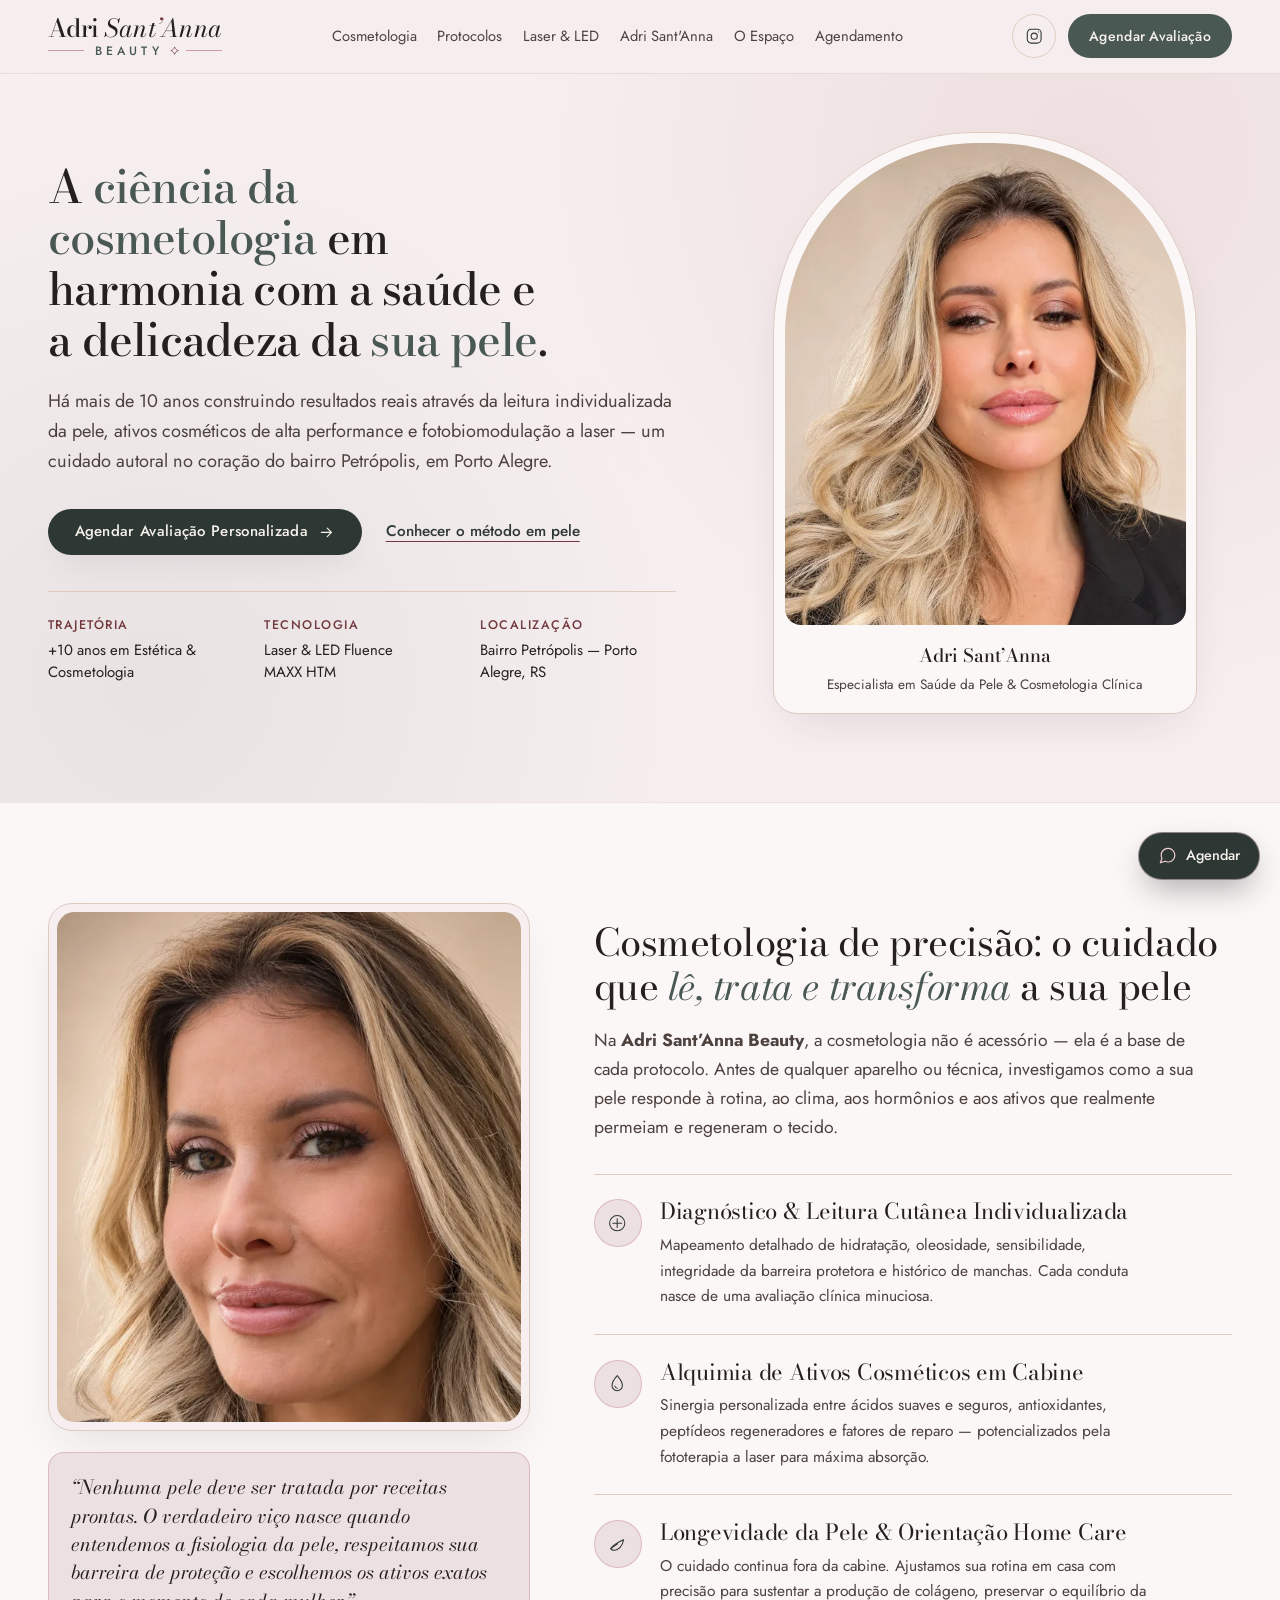
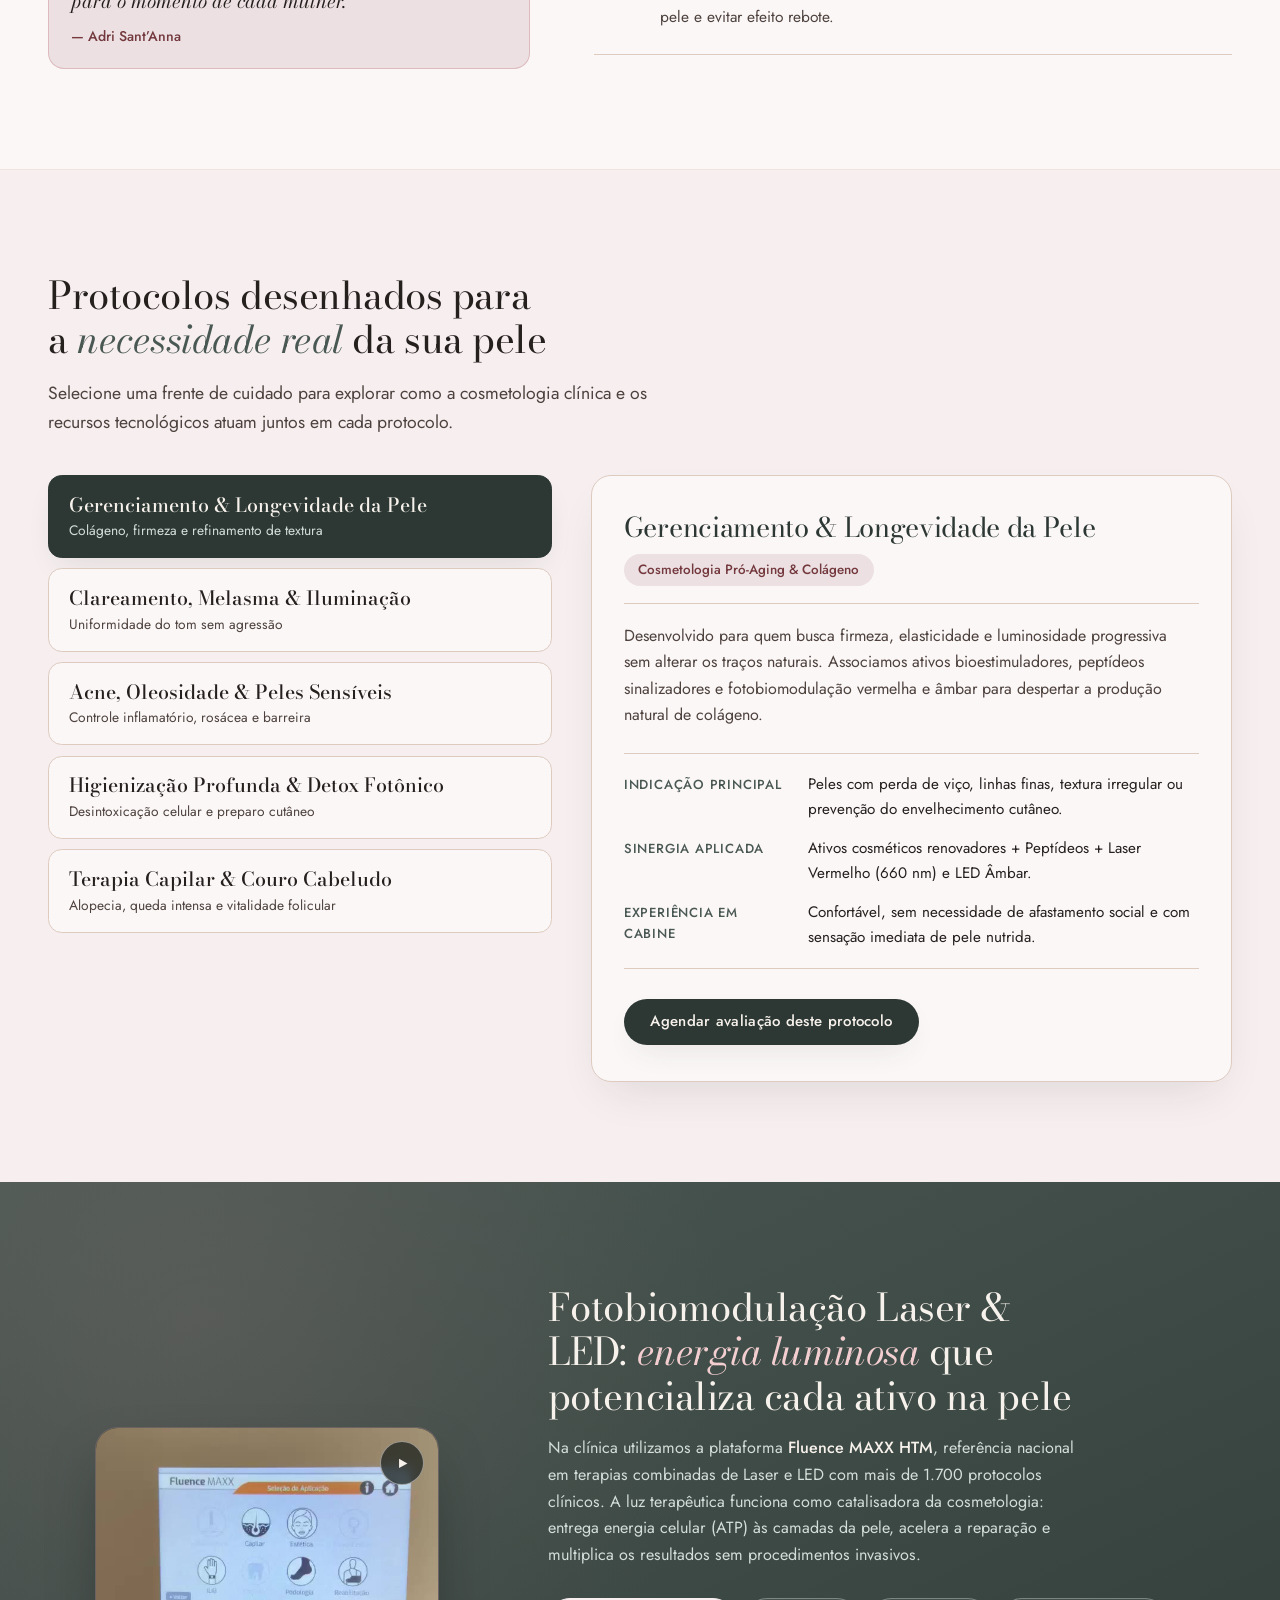
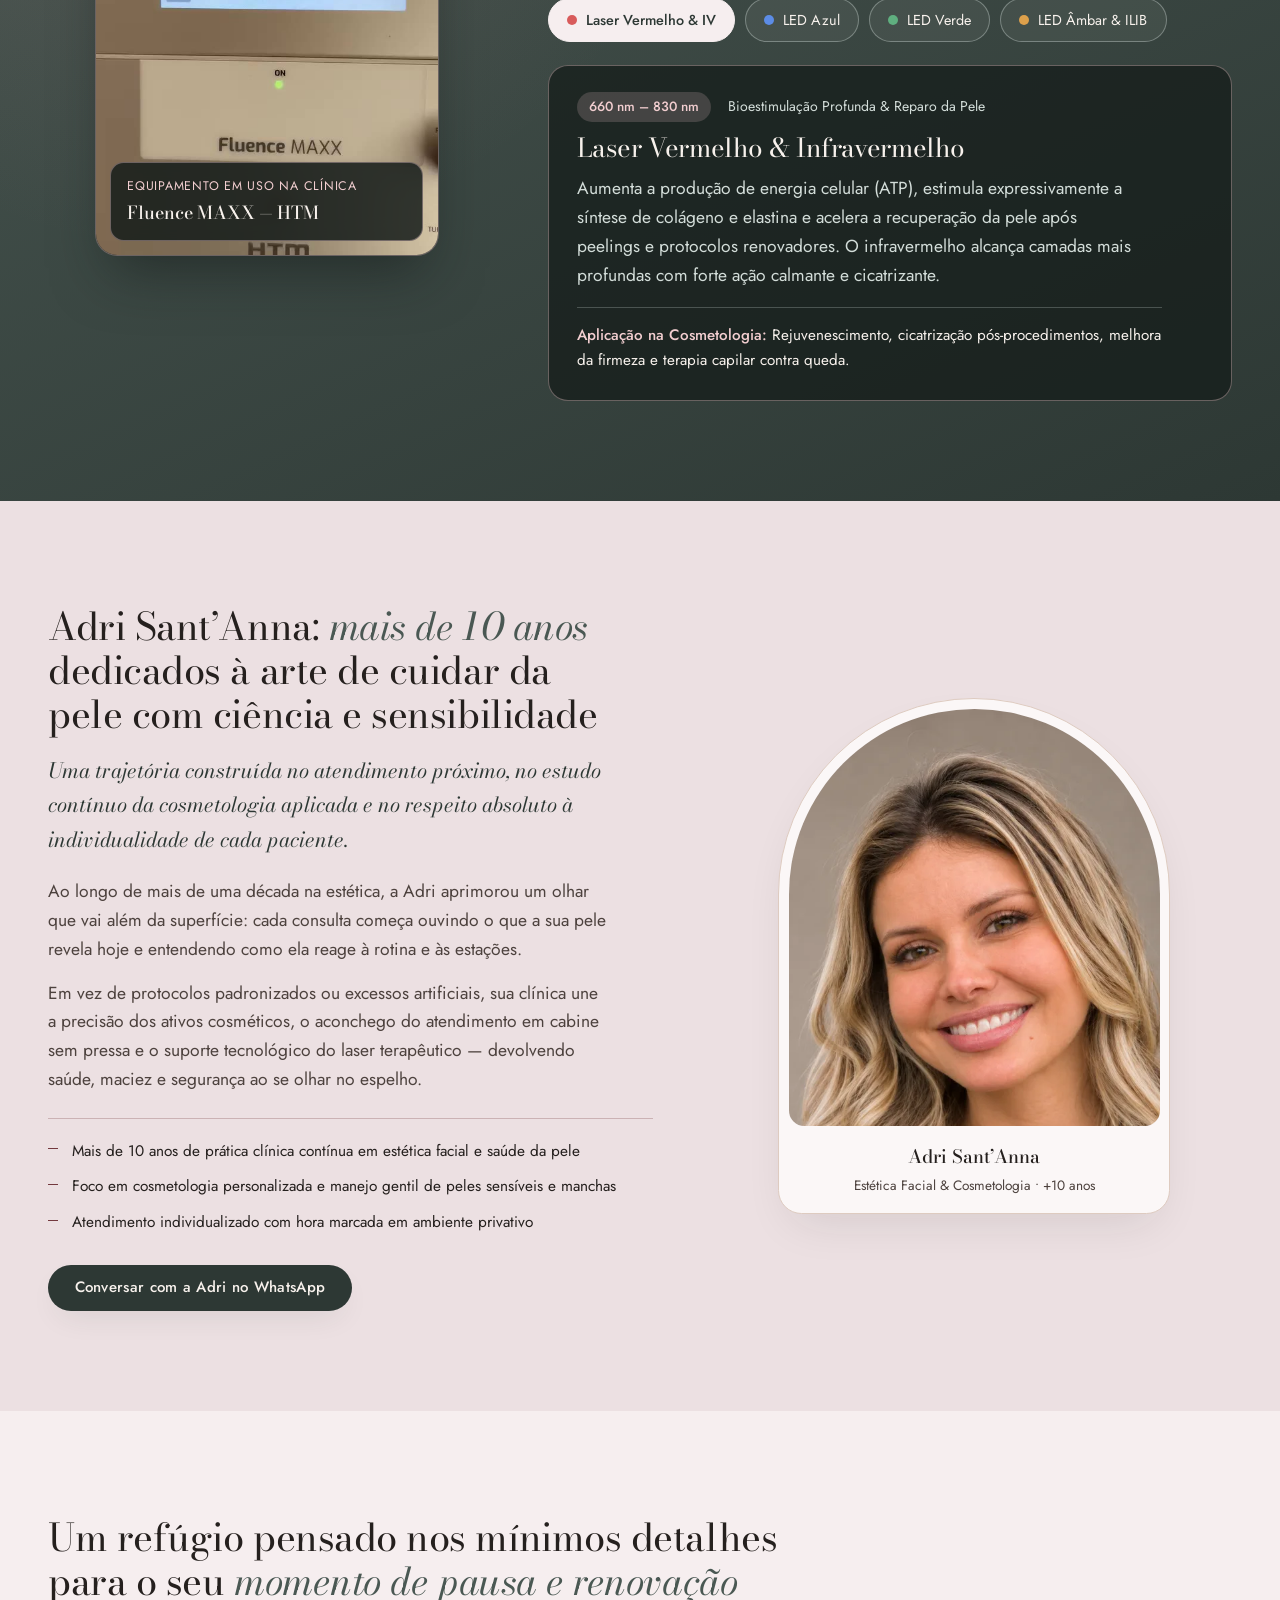
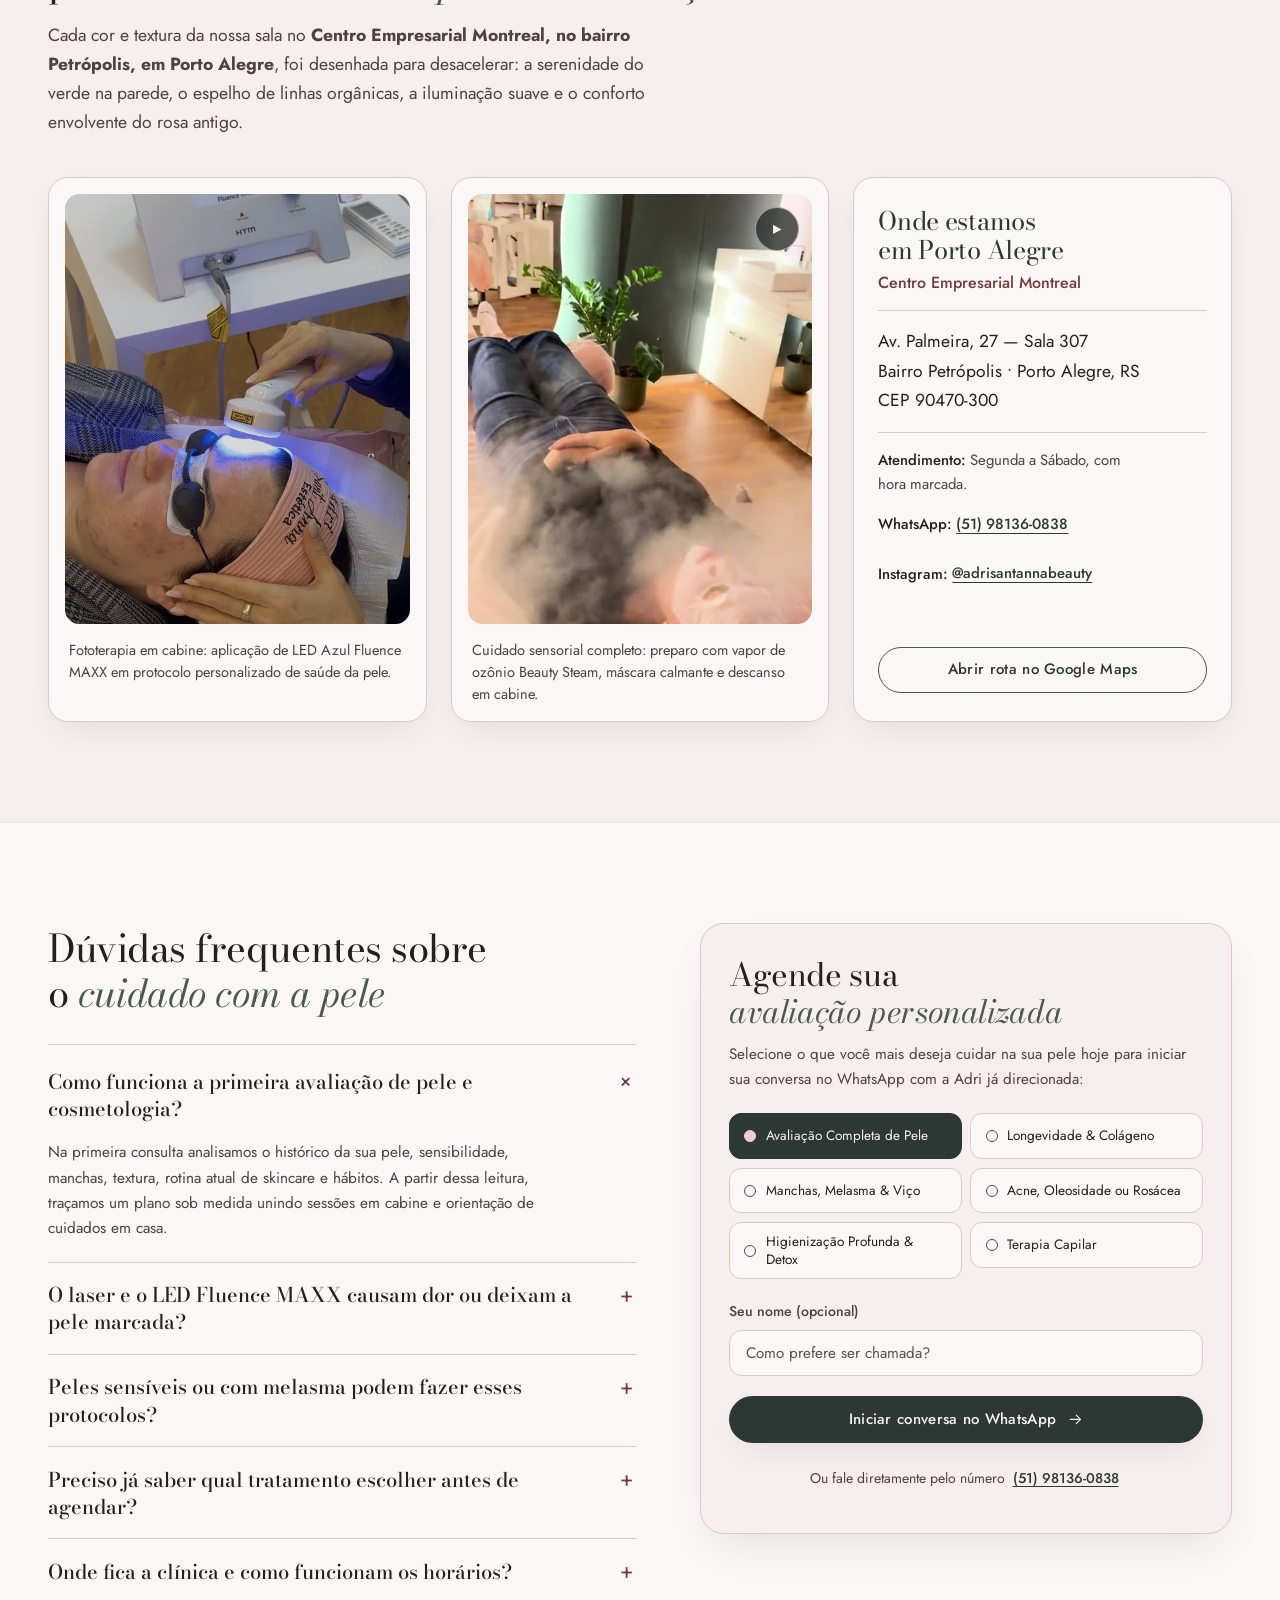
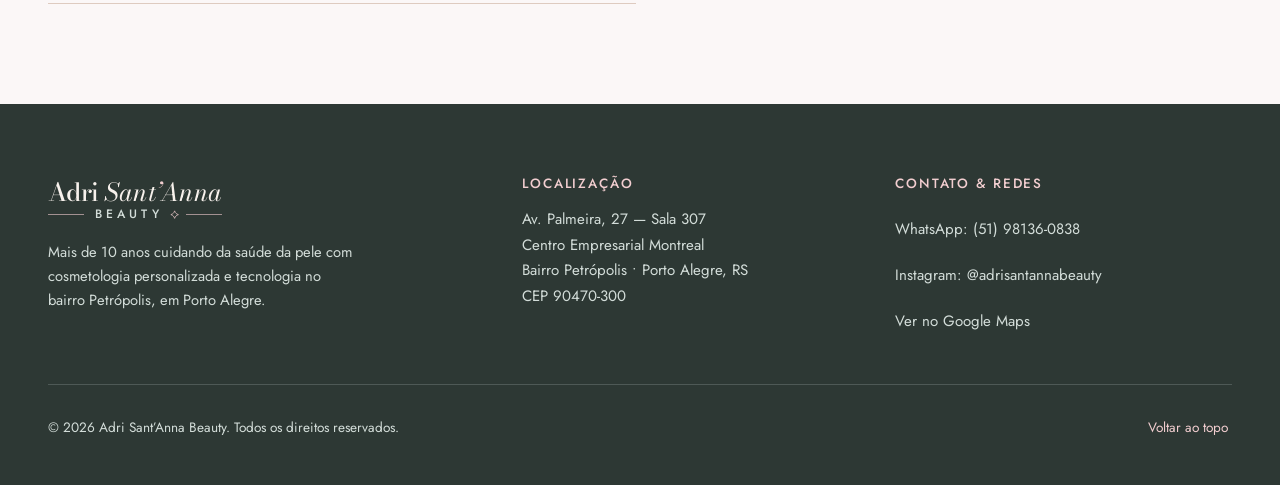
==== commit 9422b383: "chore: atualizar foto e video da cabine e otimizar midias para mobile" ====
--- a/index.html
+++ b/index.html
@@ -599,19 +599,19 @@
             <picture>
               <source
                 type="image/webp"
-                srcset="assets/clinica-ambiente-600.webp 600w, assets/clinica-ambiente.webp 900w"
+                srcset="assets/clinica-ambiente-600.webp 600w, assets/clinica-ambiente.webp 762w"
                 sizes="(max-width: 608px) 360px, (max-width: 992px) 340px, 380px"
               >
               <img
                 src="assets/clinica-ambiente.jpeg"
-                alt="Interior real da clínica Adri Sant'Anna Beauty com parede verde sálvia, espelho orgânico e maca em rosa antigo"
-                width="900"
-                height="1600"
+                alt="Aplicação de fototerapia LED azul com o equipamento Fluence MAXX HTM realizada pela Adri Sant'Anna em cabine"
+                width="762"
+                height="1657"
                 loading="lazy"
                 decoding="async"
               >
             </picture>
-            <figcaption>Cabine privativa no Centro Empresarial Montreal: parede verde clínica, espelho orgânico e enxoval em rosa antigo.</figcaption>
+            <figcaption>Fototerapia em cabine: aplicação de LED Azul Fluence MAXX em protocolo personalizado de saúde da pele.</figcaption>
           </figure>
 
           <figure class="space-video-card">
@@ -625,7 +625,7 @@
                 playsinline
                 preload="none"
                 data-lazy-video
-                aria-label="Atendimento real e acolhedor em cabine na clínica Adri Sant'Anna Beauty"
+                aria-label="Atendimento em cabine com vapor de ozônio Beauty Steam HTM, máscara facial calmante e ambiente da clínica Adri Sant'Anna Beauty"
               ></video>
               <button type="button" class="video-control-btn" data-video-toggle aria-label="Reproduzir vídeo do atendimento em cabine">
                 <svg class="icon-pause" viewBox="0 0 20 20" fill="currentColor" aria-hidden="true" hidden>
@@ -637,7 +637,7 @@
                 </svg>
               </button>
             </div>
-            <figcaption>Protocolos confortáveis em cabine, com tempo dedicado e atenção em cada etapa.</figcaption>
+            <figcaption>Cuidado sensorial completo: preparo com vapor de ozônio Beauty Steam, máscara calmante e descanso em cabine.</figcaption>
           </figure>
 
           <aside class="location-card">
--- a/styles.css
+++ b/styles.css
@@ -1500,15 +1500,15 @@
 
 .space-photo-card img {
   width: 100%;
-  aspect-ratio: 4 / 4.6;
+  aspect-ratio: 4 / 5;
   object-fit: cover;
-  object-position: center 62%;
+  object-position: center 55%;
   border-radius: 0.9rem;
 }
 
 .space-video-card .clinic-video {
-  aspect-ratio: 4 / 4.6;
-  object-position: center 35%;
+  aspect-ratio: 4 / 5;
+  object-position: center center;
 }
 
 .space-video-card .video-frame-wrapper--light {
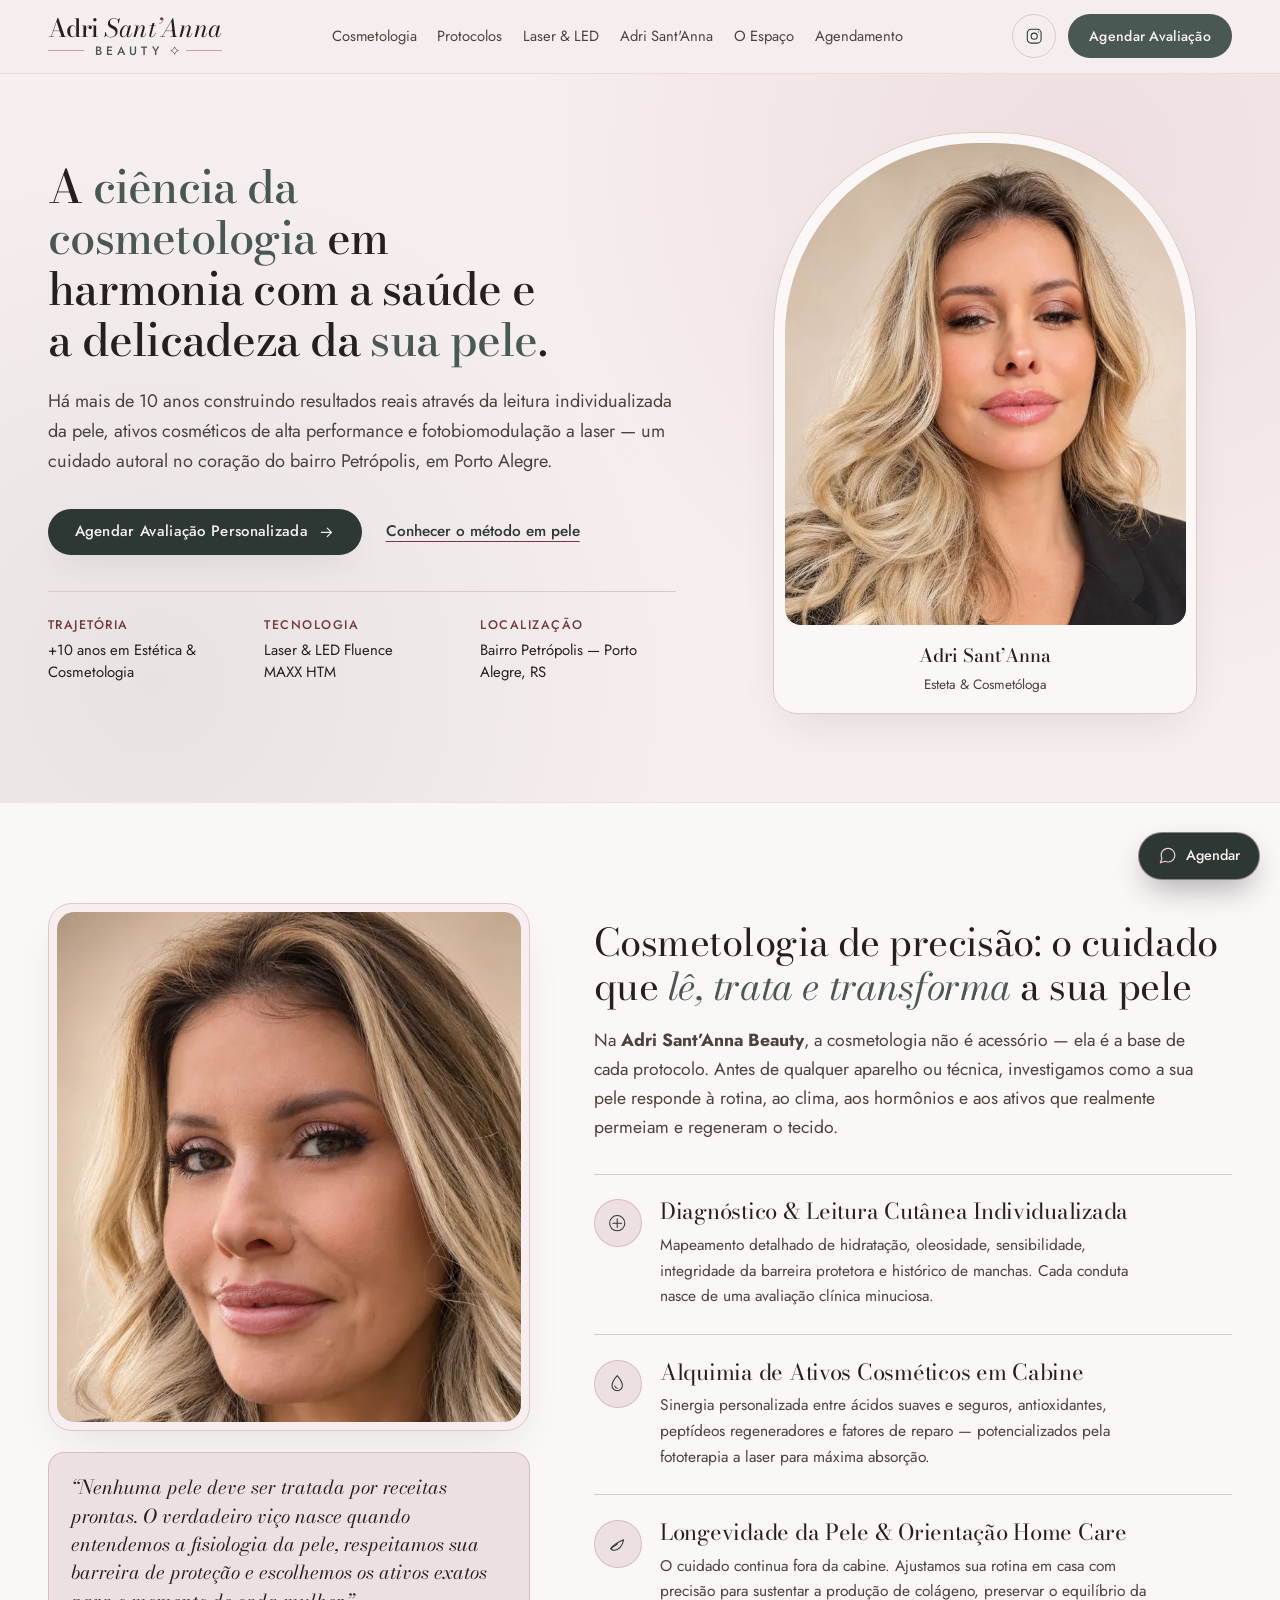
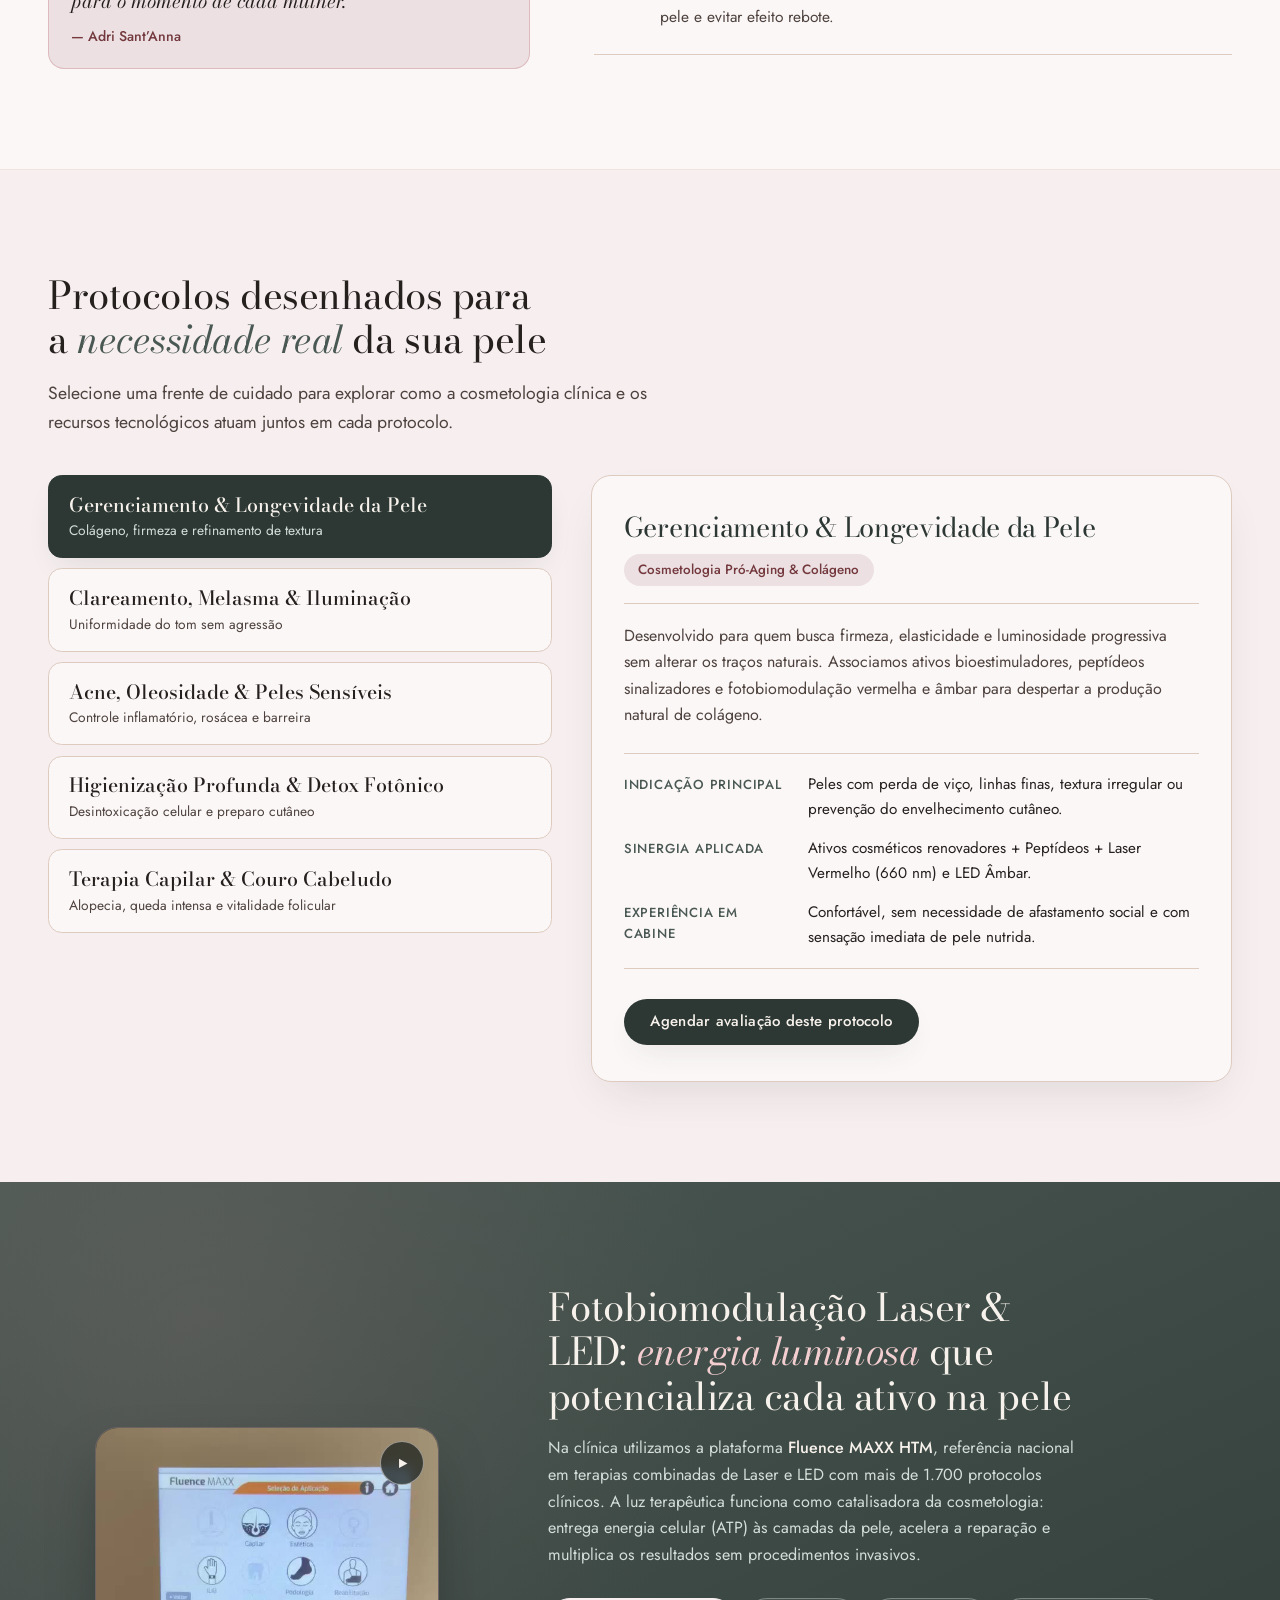
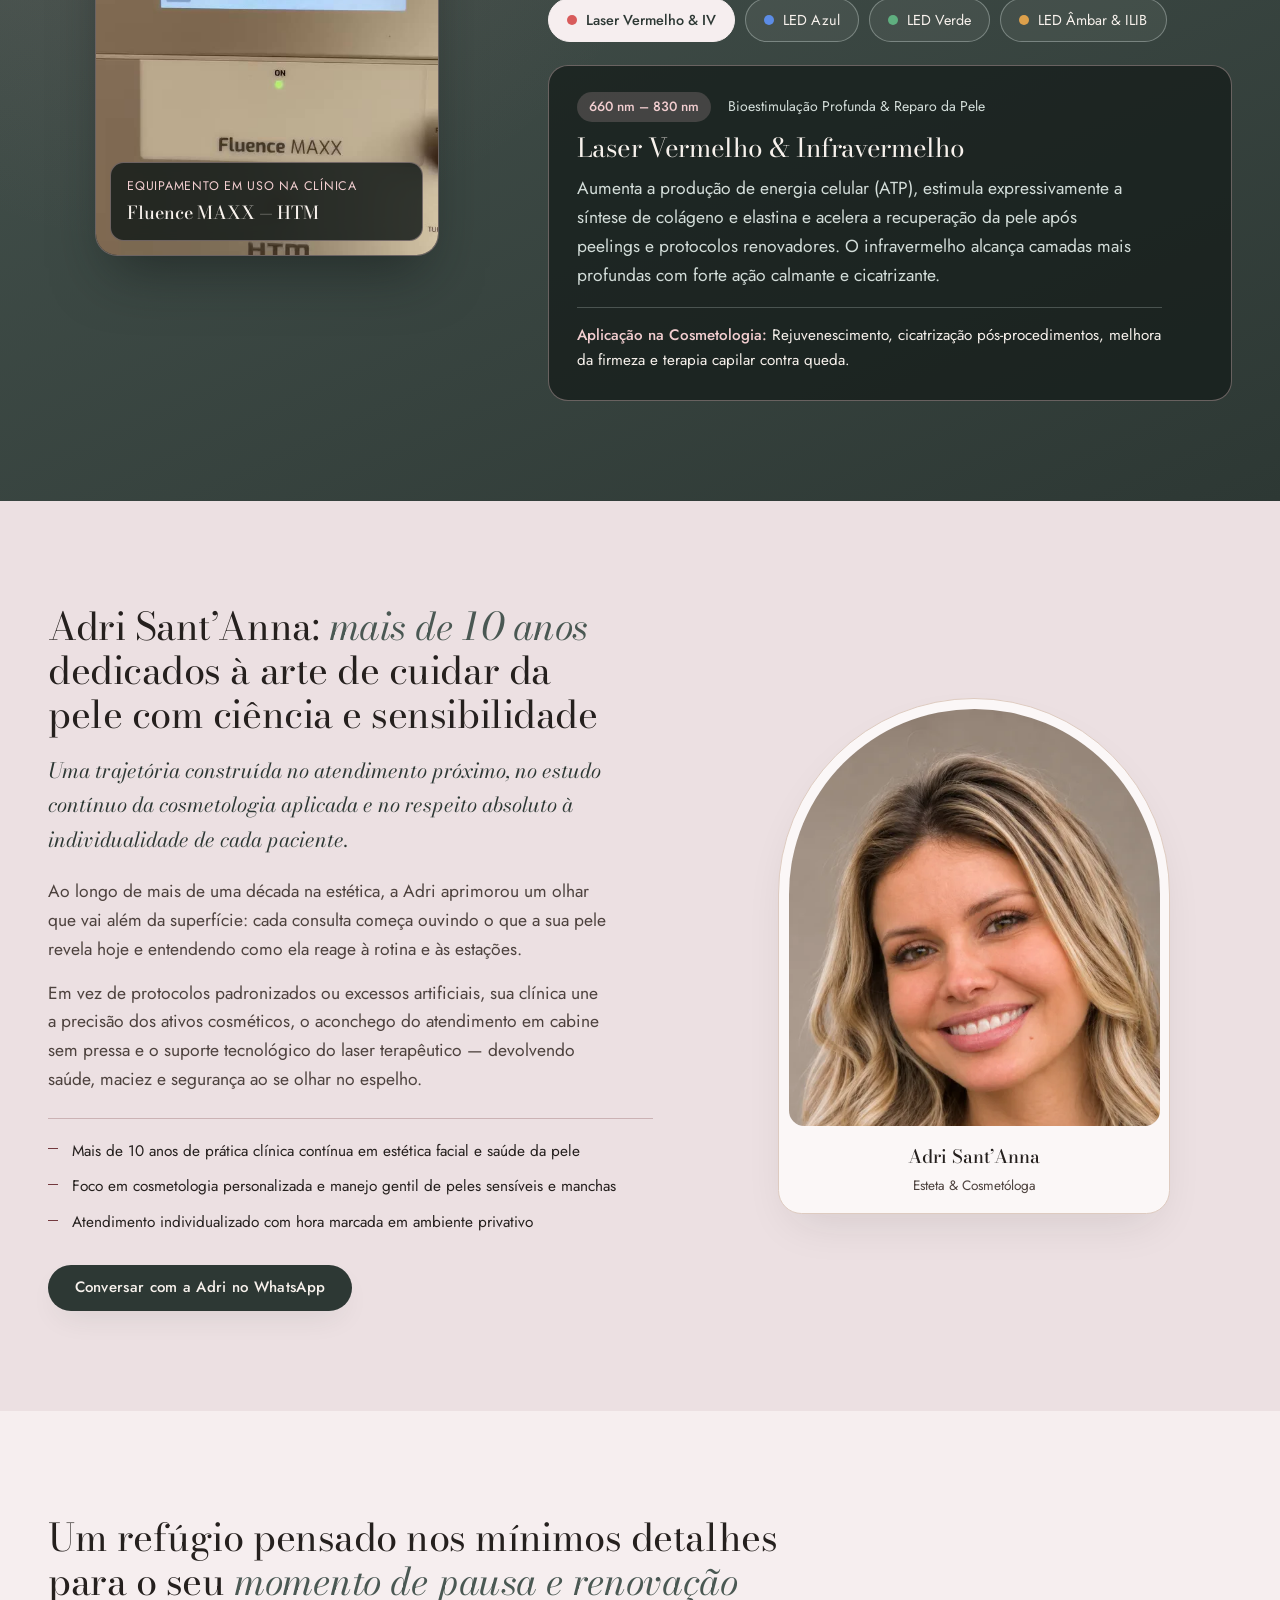
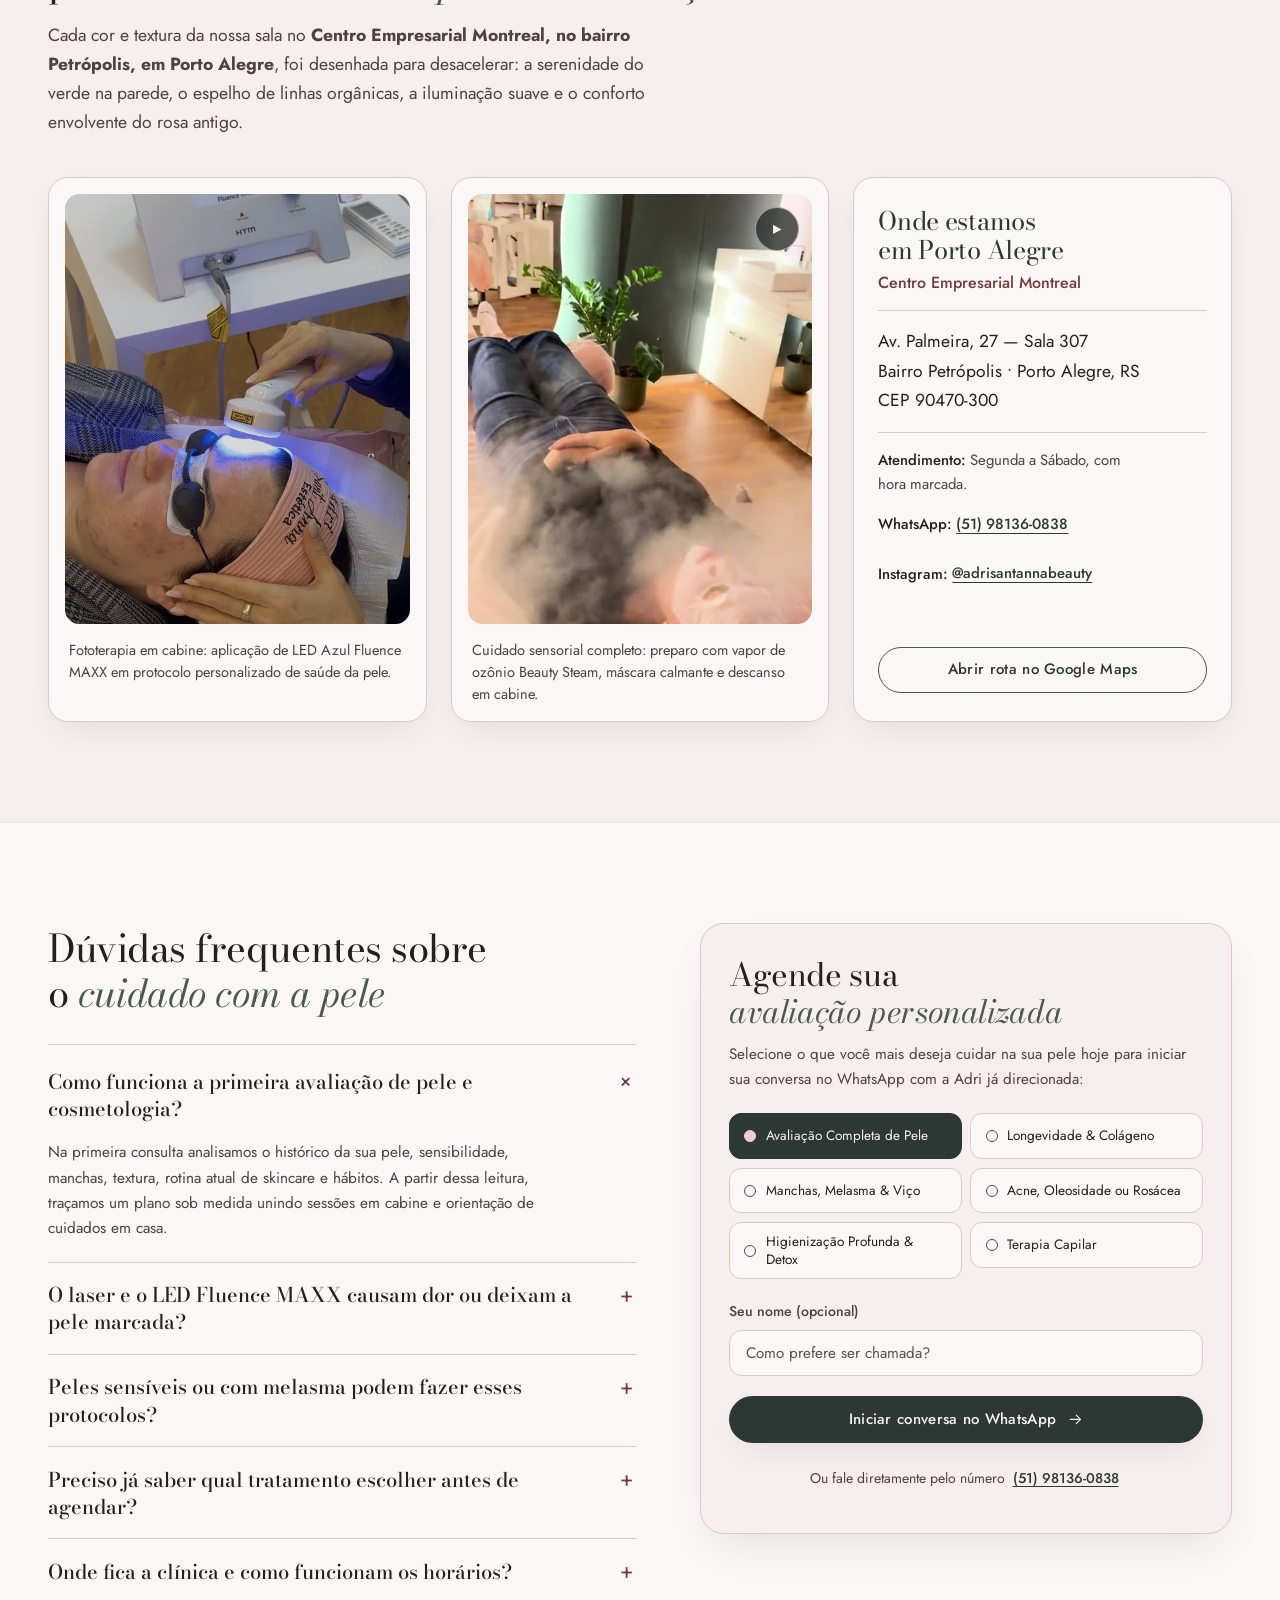
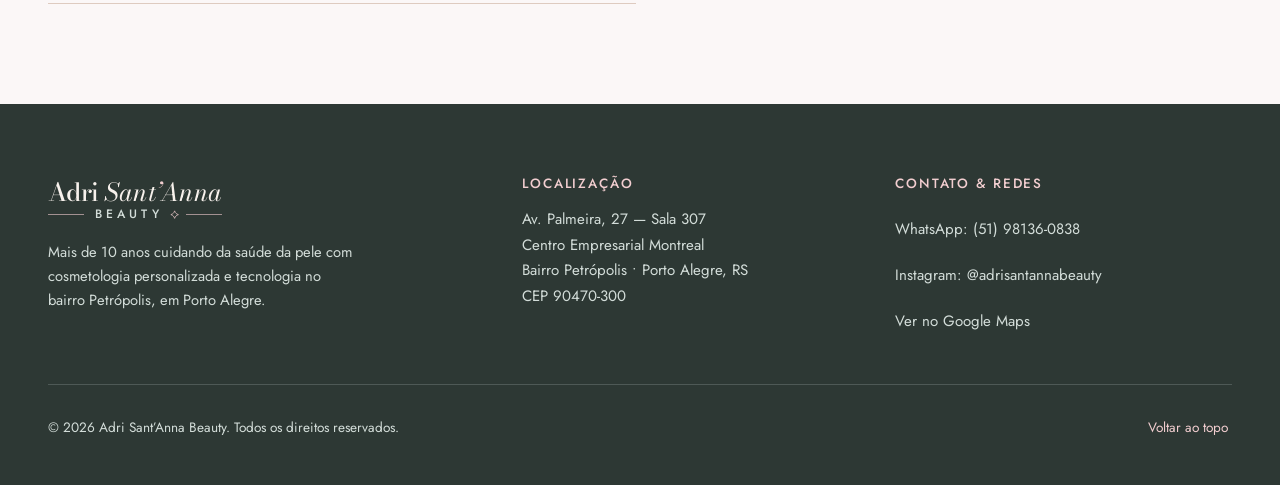
==== commit 843bc67a: "chore: atualizar titulo profissional para Esteta & Cosmetóloga" ====
--- a/index.html
+++ b/index.html
@@ -177,7 +177,7 @@
               >
               <img
                 src="assets/adri-hero.jpg"
-                alt="Adri Sant'Anna, especialista em estética e cosmetologia com mais de 10 anos de atuação"
+                alt="Adri Sant'Anna, esteta e cosmetóloga com mais de 10 anos de atuação"
                 width="1086"
                 height="1448"
                 fetchpriority="high"
@@ -186,7 +186,7 @@
             </picture>
             <figcaption class="hero-caption">
               <span class="caption-name">Adri Sant’Anna</span>
-              <span class="caption-detail">Especialista em Saúde da Pele &amp; Cosmetologia Clínica</span>
+              <span class="caption-detail">Esteta &amp; Cosmetóloga</span>
             </figcaption>
           </figure>
         </div>
@@ -565,7 +565,7 @@
                 >
                 <img
                   src="assets/adri-sorriso.jpg"
-                  alt="Retrato acolhedor da esteticista e cosmetóloga Adri Sant'Anna sorrindo"
+                  alt="Retrato acolhedor da esteta e cosmetóloga Adri Sant'Anna sorrindo"
                   width="1024"
                   height="1536"
                   loading="lazy"
@@ -575,7 +575,7 @@
             </div>
             <figcaption class="specialist-caption">
               <span class="caption-name">Adri Sant’Anna</span>
-              <span class="caption-detail">Estética Facial &amp; Cosmetologia • +10 anos</span>
+              <span class="caption-detail">Esteta &amp; Cosmetóloga</span>
             </figcaption>
           </figure>
         </div>
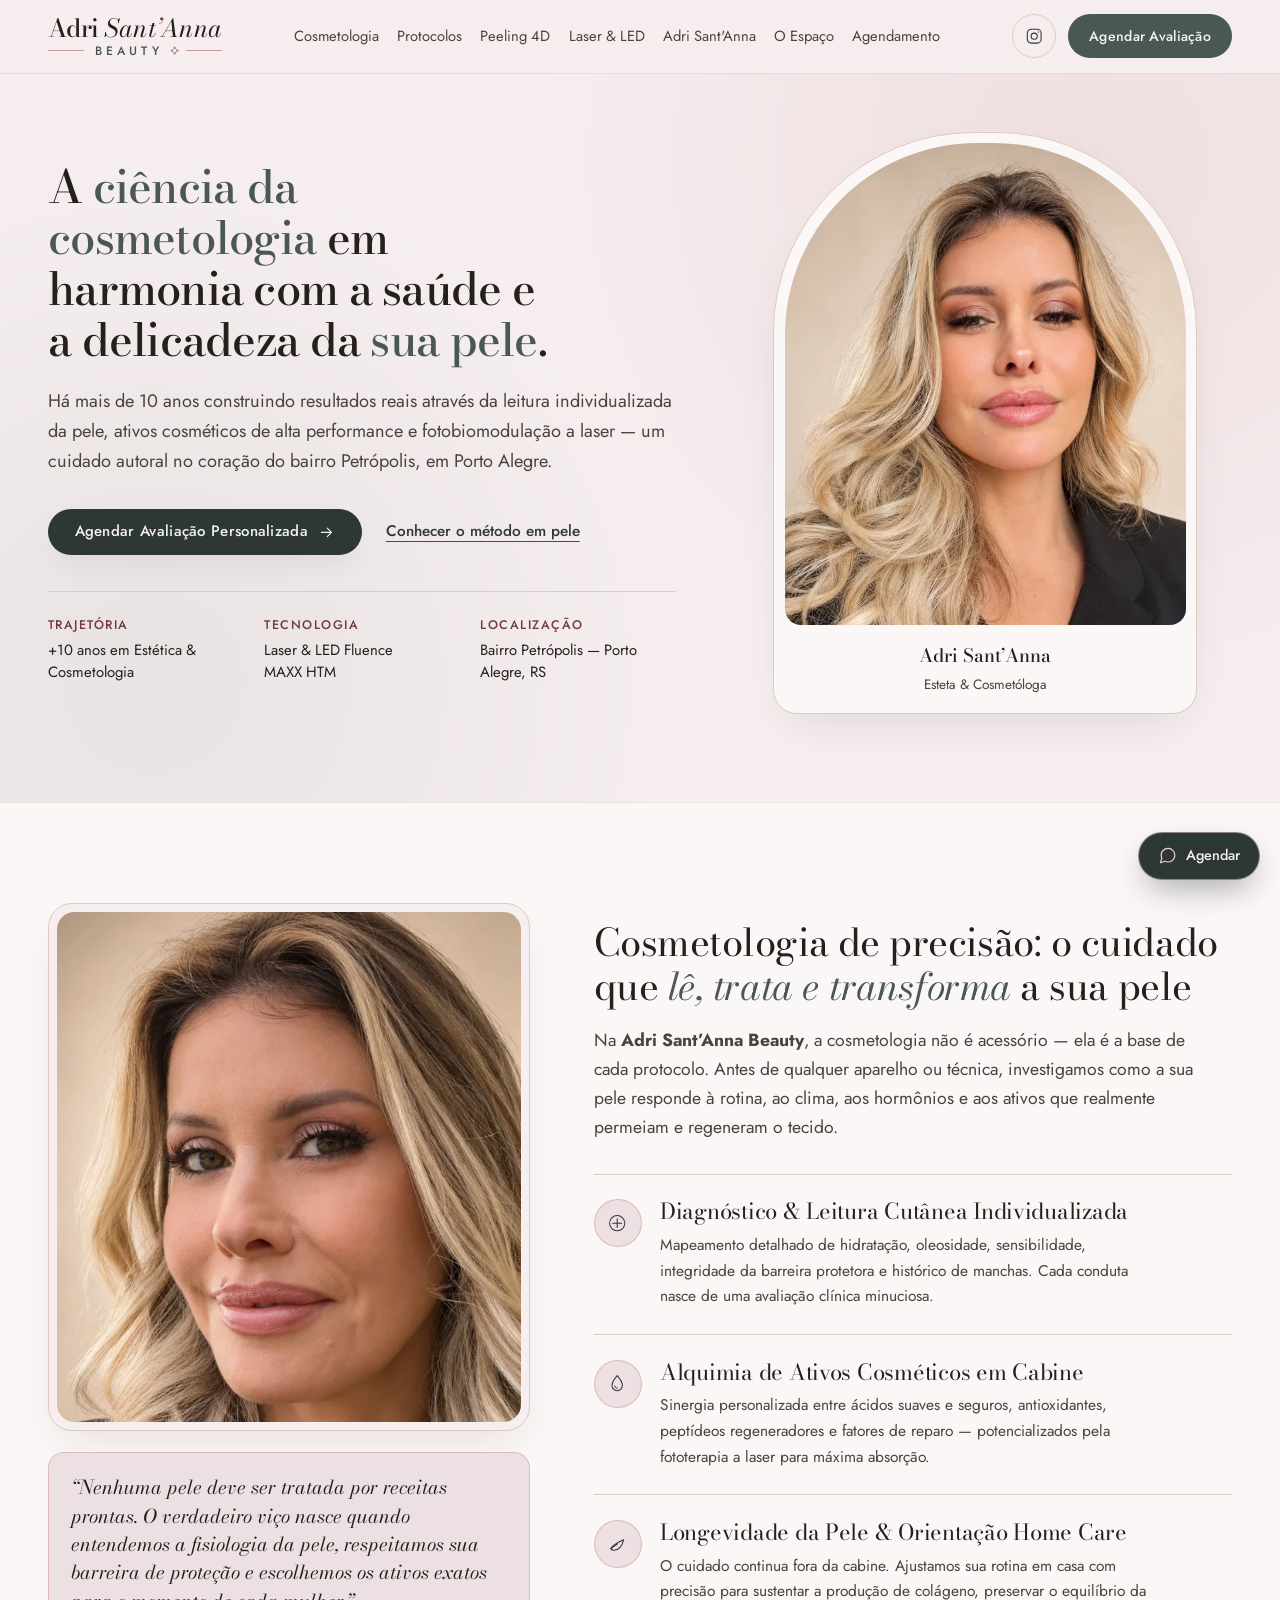
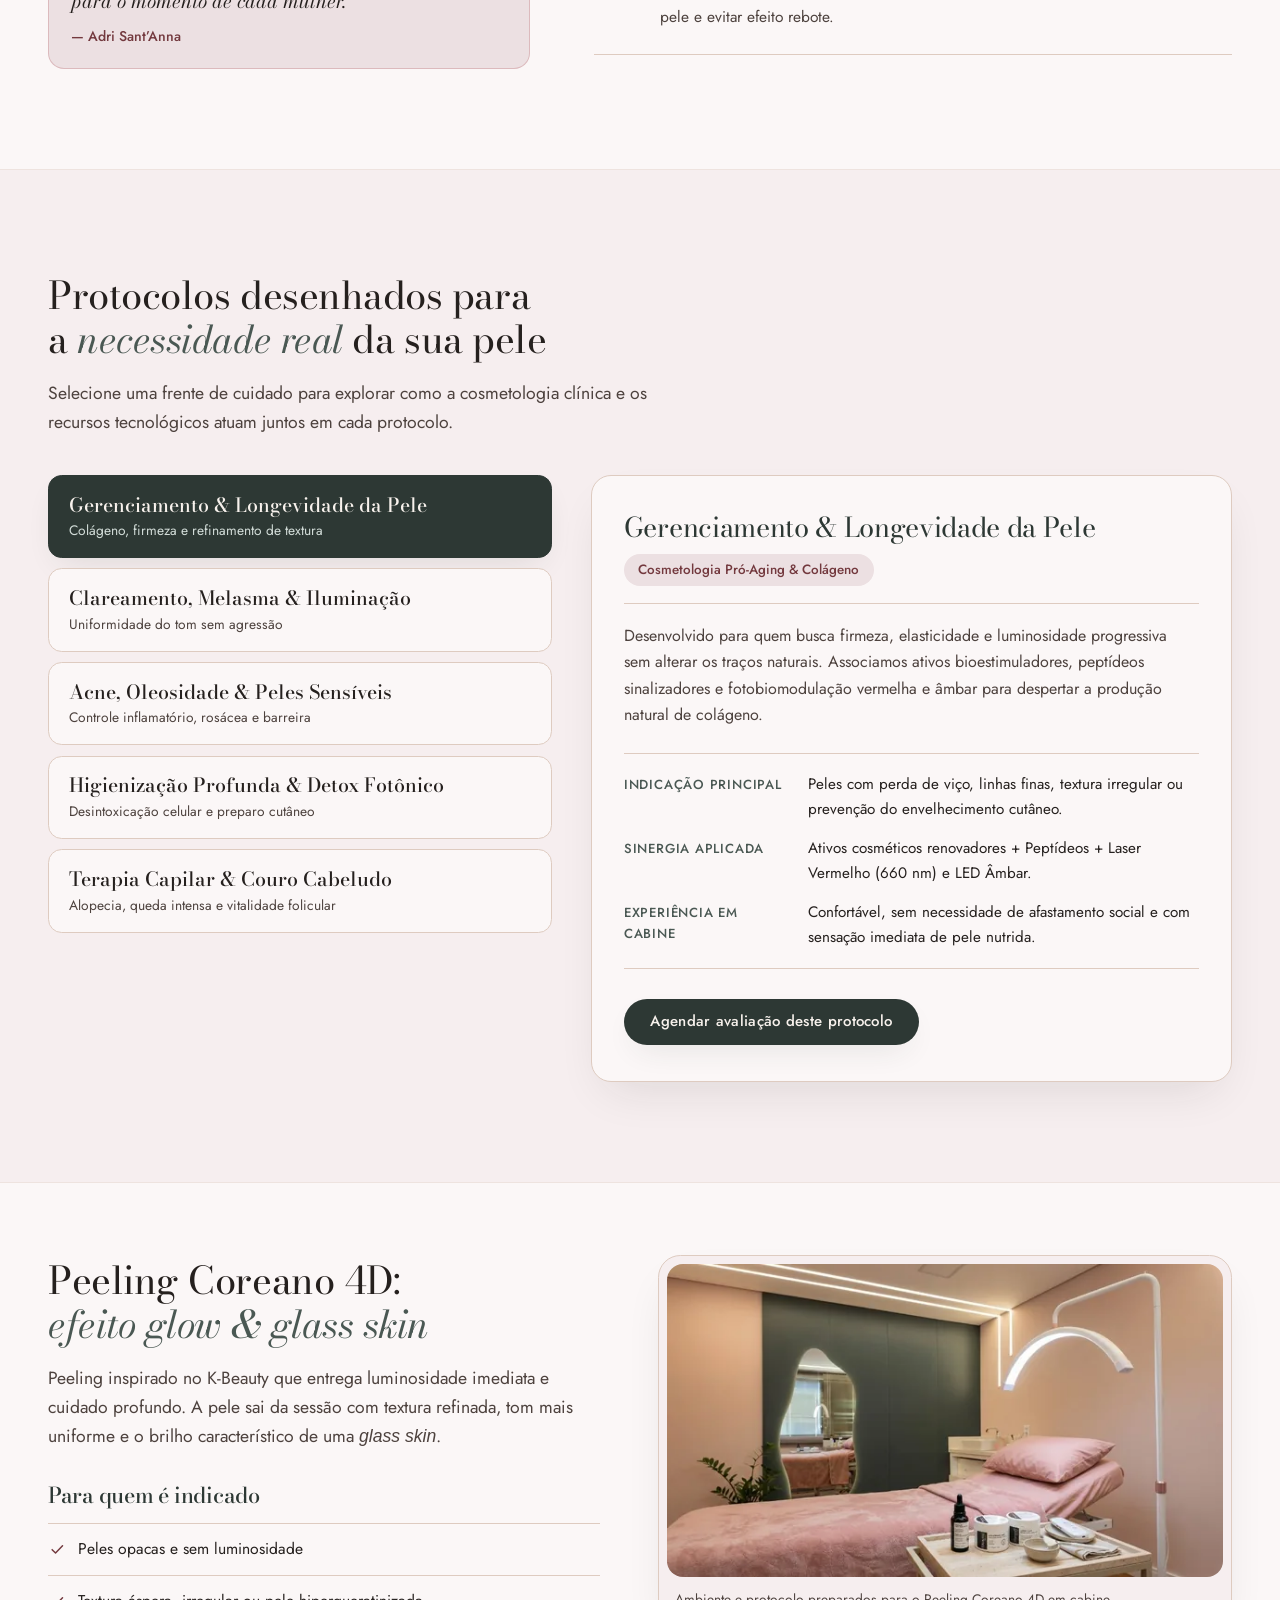
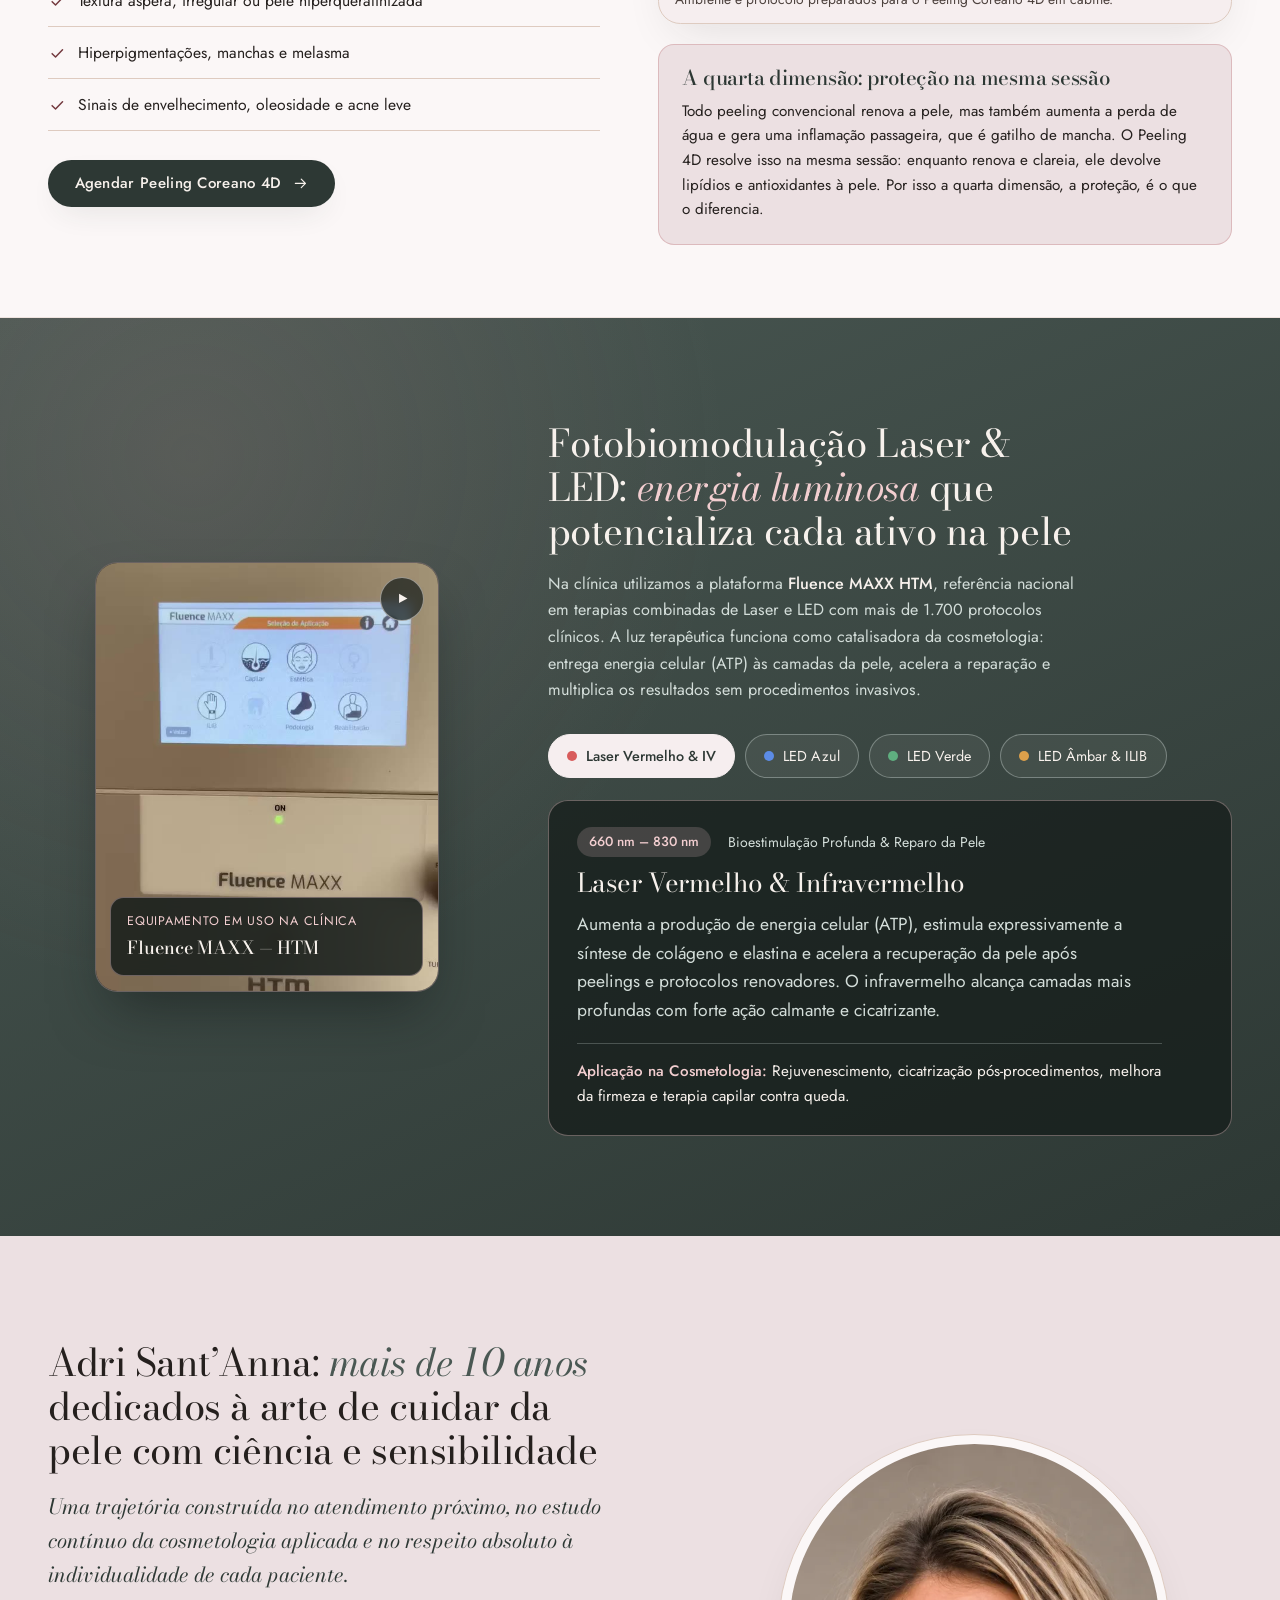
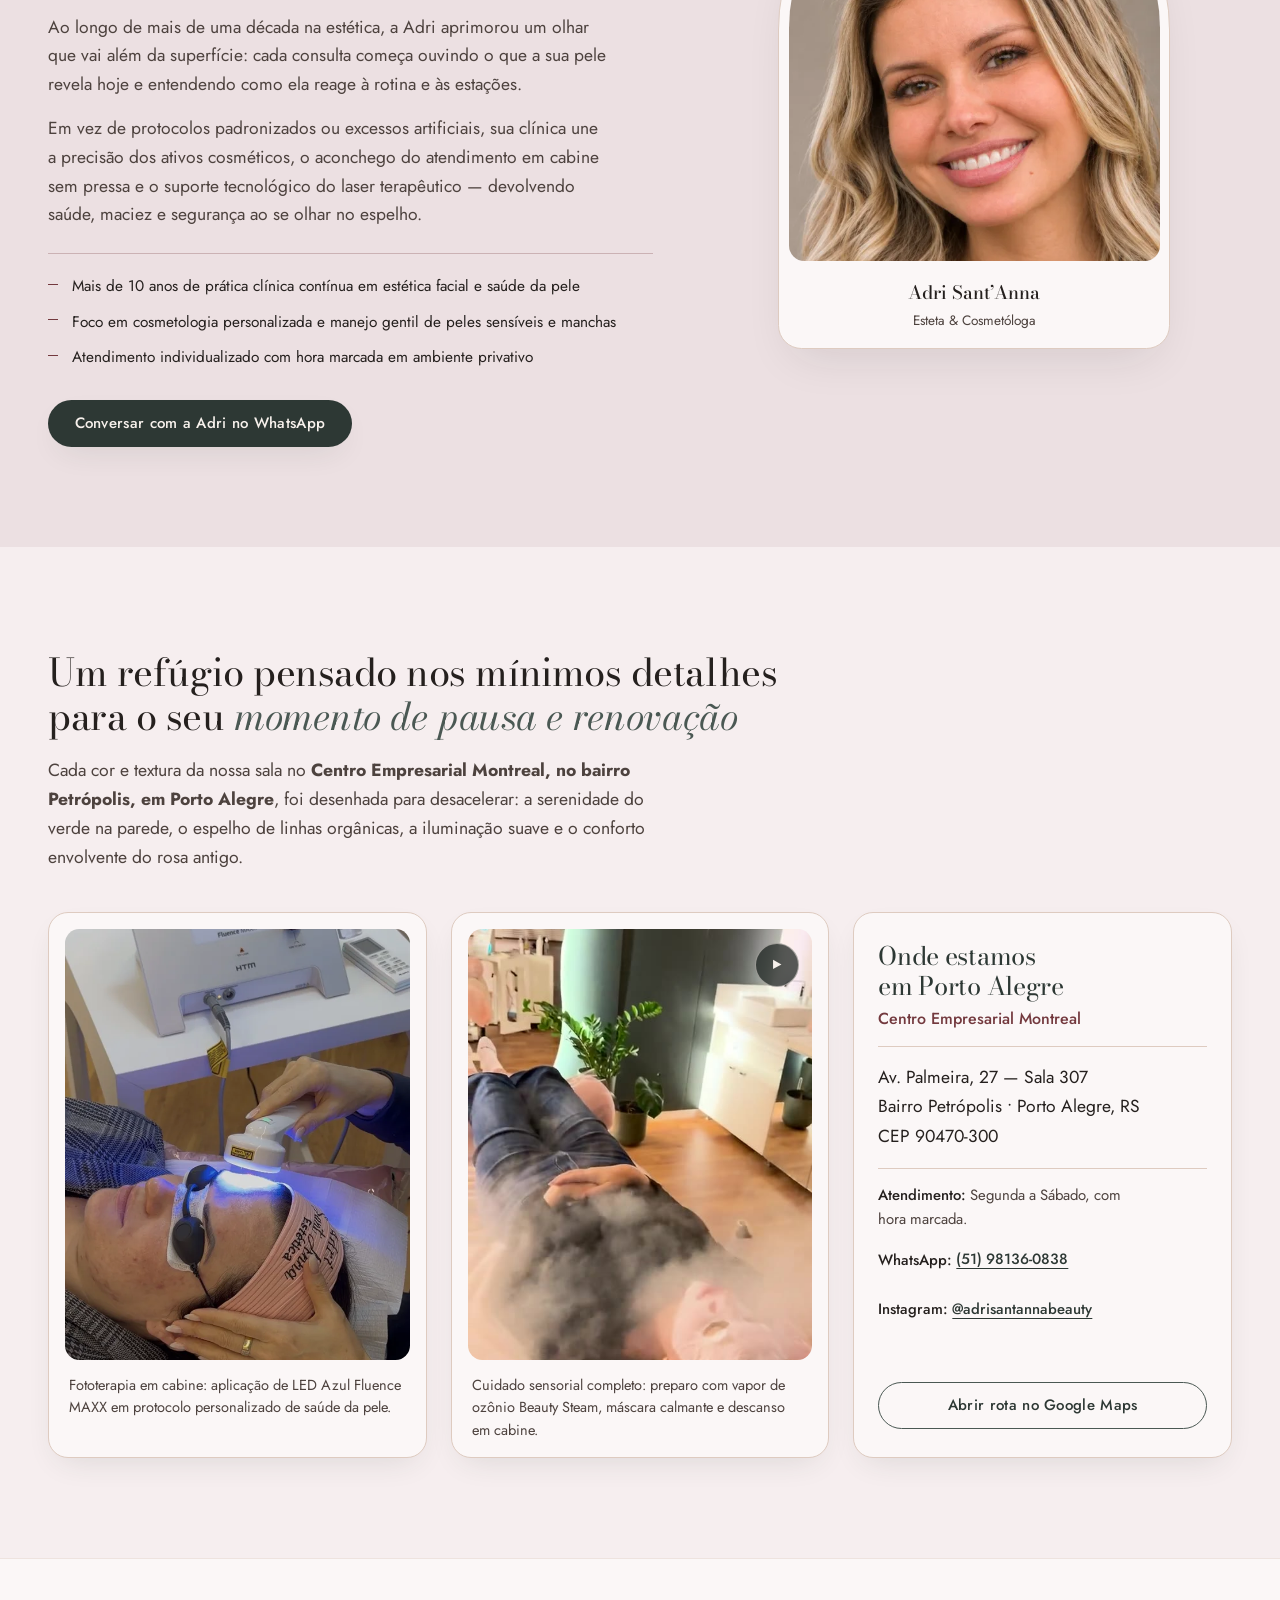
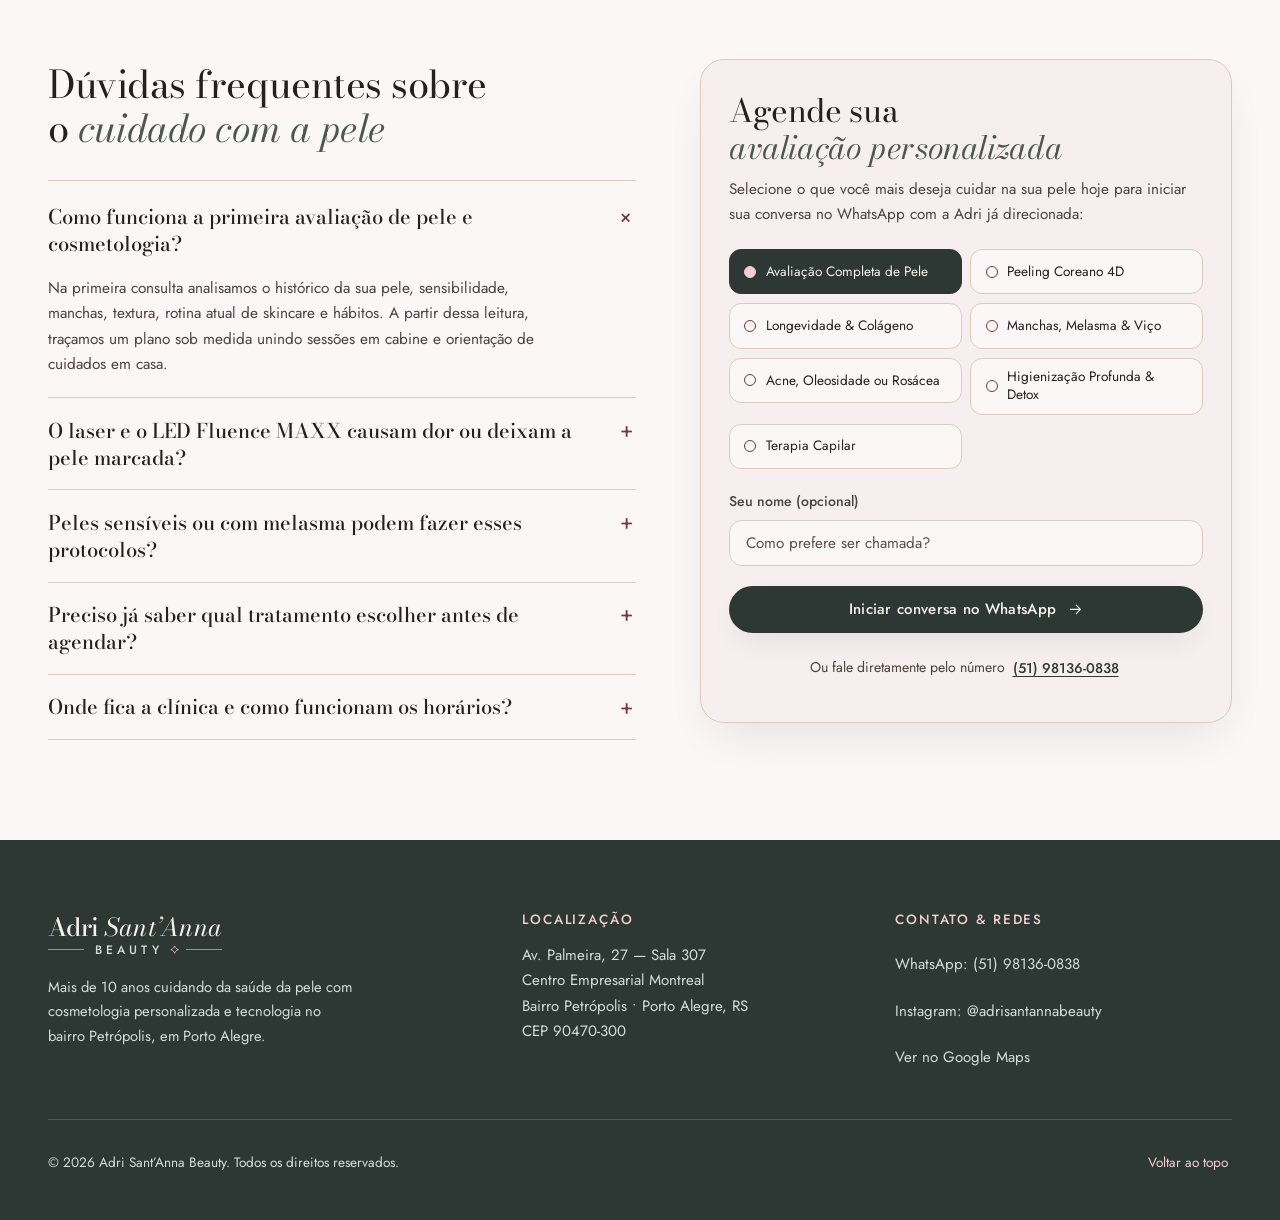
==== commit d0deb266: "feat: adiciona secao editorial Peeling Coreano 4D e imagem da cabine" ====
--- a/index.html
+++ b/index.html
@@ -35,7 +35,7 @@
     "@context": "https://schema.org",
     "@type": "BeautySalon",
     "name": "Adri Sant'Anna Beauty",
-    "description": "Clínica de estética especializada em saúde da pele, cosmetologia personalizada, fotobiomodulação a laser e LED (Fluence MAXX HTM) e terapia capilar no bairro Petrópolis, em Porto Alegre.",
+    "description": "Clínica de estética especializada em saúde da pele, cosmetologia personalizada, Peeling Coreano 4D, fotobiomodulação a laser e LED (Fluence MAXX HTM) e terapia capilar no bairro Petrópolis, em Porto Alegre.",
     "url": "https://adrisantannabeauty.vercel.app/",
     "image": "https://adrisantannabeauty.vercel.app/assets/adri-hero.jpg",
     "telephone": "+55-51-98136-0838",
@@ -90,6 +90,7 @@
       <nav class="main-nav" aria-label="Navegação principal">
         <a href="#cosmetologia">Cosmetologia</a>
         <a href="#protocolos">Protocolos</a>
+        <a href="#peeling-coreano-4d">Peeling 4D</a>
         <a href="#tecnologia-laser">Laser &amp; LED</a>
         <a href="#especialista">Adri Sant'Anna</a>
         <a href="#espaco">O Espaço</a>
@@ -118,6 +119,7 @@
       <nav aria-label="Menu móvel">
         <a href="#cosmetologia">Pele &amp; Cosmetologia</a>
         <a href="#protocolos">Protocolos Especializados</a>
+        <a href="#peeling-coreano-4d">Peeling Coreano 4D</a>
         <a href="#tecnologia-laser">Tecnologia Fluence MAXX</a>
         <a href="#especialista">Sobre Adri Sant'Anna</a>
         <a href="#espaco">Nosso Espaço • Bairro Petrópolis</a>
@@ -444,6 +446,83 @@
               </a>
             </div>
           </div>
+        </div>
+      </div>
+    </section>
+
+    <!-- SEÇÃO: PEELING COREANO 4D -->
+    <section class="peeling-4d-section" id="peeling-coreano-4d">
+      <div class="container peeling-4d-grid">
+        <div class="peeling-4d-editorial reveal-on-scroll">
+          <h2 class="section-title">
+            Peeling Coreano 4D: <em>efeito glow &amp; glass skin</em>
+          </h2>
+          <p class="section-intro">
+            Peeling inspirado no K-Beauty que entrega luminosidade imediata e cuidado profundo. A pele sai da sessão com textura refinada, tom mais uniforme e o brilho característico de uma <em>glass skin</em>.
+          </p>
+
+          <h3 class="peeling-subheading">Para quem é indicado</h3>
+          <ul class="peeling-indications">
+            <li>
+              <svg viewBox="0 0 20 20" fill="none" stroke="currentColor" stroke-width="1.6" aria-hidden="true">
+                <path d="M4.5 10.5L8.2 14.2L15.8 6.2" stroke-linecap="round" stroke-linejoin="round"/>
+              </svg>
+              <span>Peles opacas e sem luminosidade</span>
+            </li>
+            <li>
+              <svg viewBox="0 0 20 20" fill="none" stroke="currentColor" stroke-width="1.6" aria-hidden="true">
+                <path d="M4.5 10.5L8.2 14.2L15.8 6.2" stroke-linecap="round" stroke-linejoin="round"/>
+              </svg>
+              <span>Textura áspera, irregular ou pele hiperqueratinizada</span>
+            </li>
+            <li>
+              <svg viewBox="0 0 20 20" fill="none" stroke="currentColor" stroke-width="1.6" aria-hidden="true">
+                <path d="M4.5 10.5L8.2 14.2L15.8 6.2" stroke-linecap="round" stroke-linejoin="round"/>
+              </svg>
+              <span>Hiperpigmentações, manchas e melasma</span>
+            </li>
+            <li>
+              <svg viewBox="0 0 20 20" fill="none" stroke="currentColor" stroke-width="1.6" aria-hidden="true">
+                <path d="M4.5 10.5L8.2 14.2L15.8 6.2" stroke-linecap="round" stroke-linejoin="round"/>
+              </svg>
+              <span>Sinais de envelhecimento, oleosidade e acne leve</span>
+            </li>
+          </ul>
+
+          <div class="peeling-4d-actions">
+            <a href="https://wa.me/5551981360838?text=Ol%C3%A1%20Adri!%20Gostaria%20de%20saber%20mais%20e%20agendar%20uma%20sess%C3%A3o%20de%20Peeling%20Coreano%204D." target="_blank" rel="noopener noreferrer" class="btn btn-primary">
+              <span>Agendar Peeling Coreano 4D</span>
+              <svg viewBox="0 0 20 20" fill="none" stroke="currentColor" stroke-width="1.4" aria-hidden="true">
+                <path d="M4 10H16M16 10L11 5M16 10L11 15" stroke-linecap="round" stroke-linejoin="round"/>
+              </svg>
+            </a>
+          </div>
+        </div>
+
+        <div class="peeling-4d-showcase reveal-on-scroll">
+          <figure class="peeling-4d-frame">
+            <picture>
+              <source
+                type="image/webp"
+                srcset="assets/peeling-coreano-4d-600.webp 600w, assets/peeling-coreano-4d.webp 1024w"
+                sizes="(max-width: 928px) calc(100vw - 2.5rem), 560px"
+              >
+              <img
+                src="assets/peeling-coreano-4d.jpg"
+                alt="Sala de atendimento da Adri Sant'Anna Beauty preparada com os produtos do protocolo Peeling Coreano 4D"
+                width="1024"
+                height="576"
+                loading="lazy"
+                decoding="async"
+              >
+            </picture>
+            <figcaption class="peeling-4d-caption">Ambiente e protocolo preparados para o Peeling Coreano 4D em cabine.</figcaption>
+          </figure>
+
+          <aside class="peeling-dimension-note">
+            <h3 class="peeling-dimension-title">A quarta dimensão: proteção na mesma sessão</h3>
+            <p>Todo peeling convencional renova a pele, mas também aumenta a perda de água e gera uma inflamação passageira, que é gatilho de mancha. O Peeling 4D resolve isso na mesma sessão: enquanto renova e clareia, ele devolve lipídios e antioxidantes à pele. Por isso a quarta dimensão, a proteção, é o que o diferencia.</p>
+          </aside>
         </div>
       </div>
     </section>
@@ -719,6 +798,10 @@
                     <span>Avaliação Completa de Pele</span>
                   </label>
                   <label class="interest-chip">
+                    <input type="radio" name="interesse" value="Peeling Coreano 4D (Efeito Glow &amp; Glass Skin)">
+                    <span>Peeling Coreano 4D</span>
+                  </label>
+                  <label class="interest-chip">
                     <input type="radio" name="interesse" value="Gerenciamento &amp; Longevidade da Pele (Colágeno)">
                     <span>Longevidade &amp; Colágeno</span>
                   </label>
--- a/styles.css
+++ b/styles.css
@@ -439,7 +439,7 @@
 .main-nav {
   display: flex;
   align-items: center;
-  gap: clamp(0.85rem, 0.5rem + 1vw, 1.8rem);
+  gap: clamp(0.75rem, 0.45rem + 0.85vw, 1.5rem);
 }
 
 .main-nav a {
@@ -450,6 +450,7 @@
   font-weight: 400;
   color: var(--ink-secondary);
   text-decoration: none;
+  white-space: nowrap;
   position: relative;
   padding-block: 0.45rem;
   transition: color 0.2s ease;
@@ -1123,6 +1124,127 @@
 }
 
 /* ==========================================================================
+   Seção — Peeling Coreano 4D (Efeito Glow & Glass Skin)
+   ========================================================================== */
+
+.peeling-4d-section {
+  padding: 4.5rem 1.25rem;
+  background-color: var(--bg-card-warm);
+  border-top: 1px solid var(--champagne-soft);
+  border-bottom: 1px solid var(--champagne-soft);
+}
+
+.peeling-4d-grid {
+  display: grid;
+  grid-template-columns: minmax(0, 1fr) minmax(0, 1.04fr);
+  gap: clamp(2rem, 1.4rem + 2.8vw, 4.25rem);
+  align-items: start;
+}
+
+.peeling-subheading {
+  font-family: var(--font-display);
+  font-optical-sizing: none;
+  font-variation-settings: 'opsz' 14;
+  font-size: clamp(1.2rem, 1.08rem + 0.35vw, 1.42rem);
+  font-weight: 500;
+  color: var(--clinic-green-deep);
+  margin-bottom: 0.9rem;
+}
+
+.peeling-indications {
+  list-style: none;
+  margin: 0;
+  padding: 0;
+}
+
+.peeling-indications li {
+  display: flex;
+  align-items: flex-start;
+  gap: 0.75rem;
+  padding-top: 0.85rem;
+  padding-bottom: 0.85rem;
+  border-top: 1px solid var(--champagne-line);
+  color: var(--ink-primary);
+  font-size: 0.98rem;
+  line-height: 1.5;
+}
+
+.peeling-indications li:last-child {
+  border-bottom: 1px solid var(--champagne-line);
+}
+
+.peeling-indications svg {
+  flex: 0 0 auto;
+  width: 1.15rem;
+  height: 1.15rem;
+  margin-top: 0.18rem;
+  color: var(--antique-rose-text);
+}
+
+.peeling-4d-actions {
+  margin-top: 1.85rem;
+}
+
+.peeling-4d-frame {
+  margin: 0;
+  padding: 0.5rem;
+  background-color: var(--bg-almond);
+  border: 1px solid var(--champagne-line);
+  border-radius: 1.4rem;
+  box-shadow: var(--shadow-editorial);
+}
+
+.peeling-4d-frame img {
+  width: 100%;
+  aspect-ratio: 16 / 9;
+  object-fit: cover;
+  border-radius: 1rem;
+}
+
+.peeling-4d-caption {
+  padding: 0.7rem 0.5rem 0.25rem;
+  font-size: 0.86rem;
+  color: var(--ink-secondary);
+}
+
+.peeling-dimension-note {
+  margin-top: 1.25rem;
+  padding: 1.35rem 1.45rem;
+  background-color: var(--bg-blush-mist);
+  border: 1px solid var(--antique-rose-border);
+  border-radius: 1rem;
+}
+
+.peeling-dimension-title {
+  font-family: var(--font-display);
+  font-optical-sizing: none;
+  font-variation-settings: 'opsz' 14;
+  font-size: clamp(1.12rem, 1.04rem + 0.3vw, 1.32rem);
+  font-weight: 500;
+  color: var(--clinic-green-deep);
+  margin-bottom: 0.55rem;
+}
+
+.peeling-dimension-note p {
+  font-size: 0.95rem;
+  line-height: 1.62;
+  color: var(--ink-primary);
+}
+
+@media (max-width: 58rem) {
+  .peeling-4d-grid {
+    grid-template-columns: 1fr;
+    gap: 2rem;
+  }
+}
+
+@media (max-width: 36rem) {
+  .peeling-4d-actions .btn {
+    width: 100%;
+  }
+}
+
+/* ==========================================================================
    Seção 4 — Tecnologia Fluence MAXX HTM (Imersa no Verde da Clínica)
    ========================================================================== */
 
